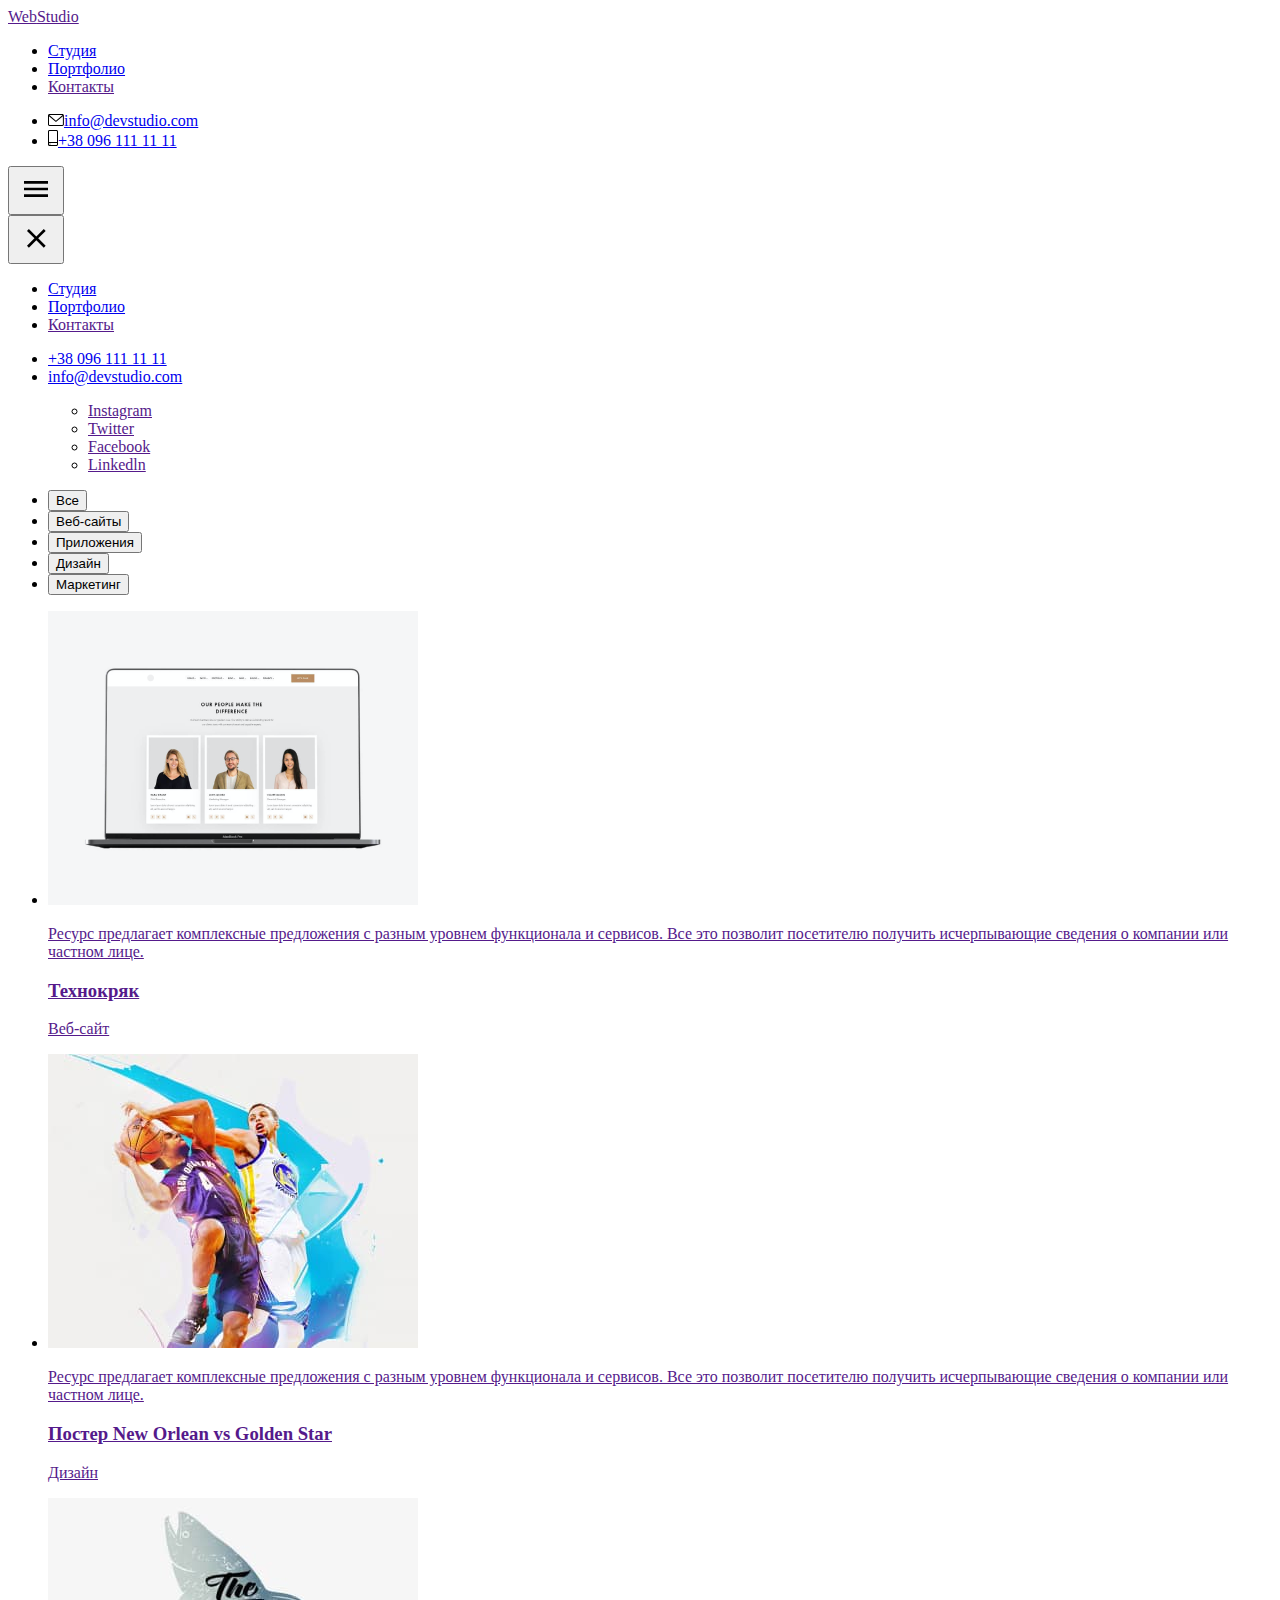
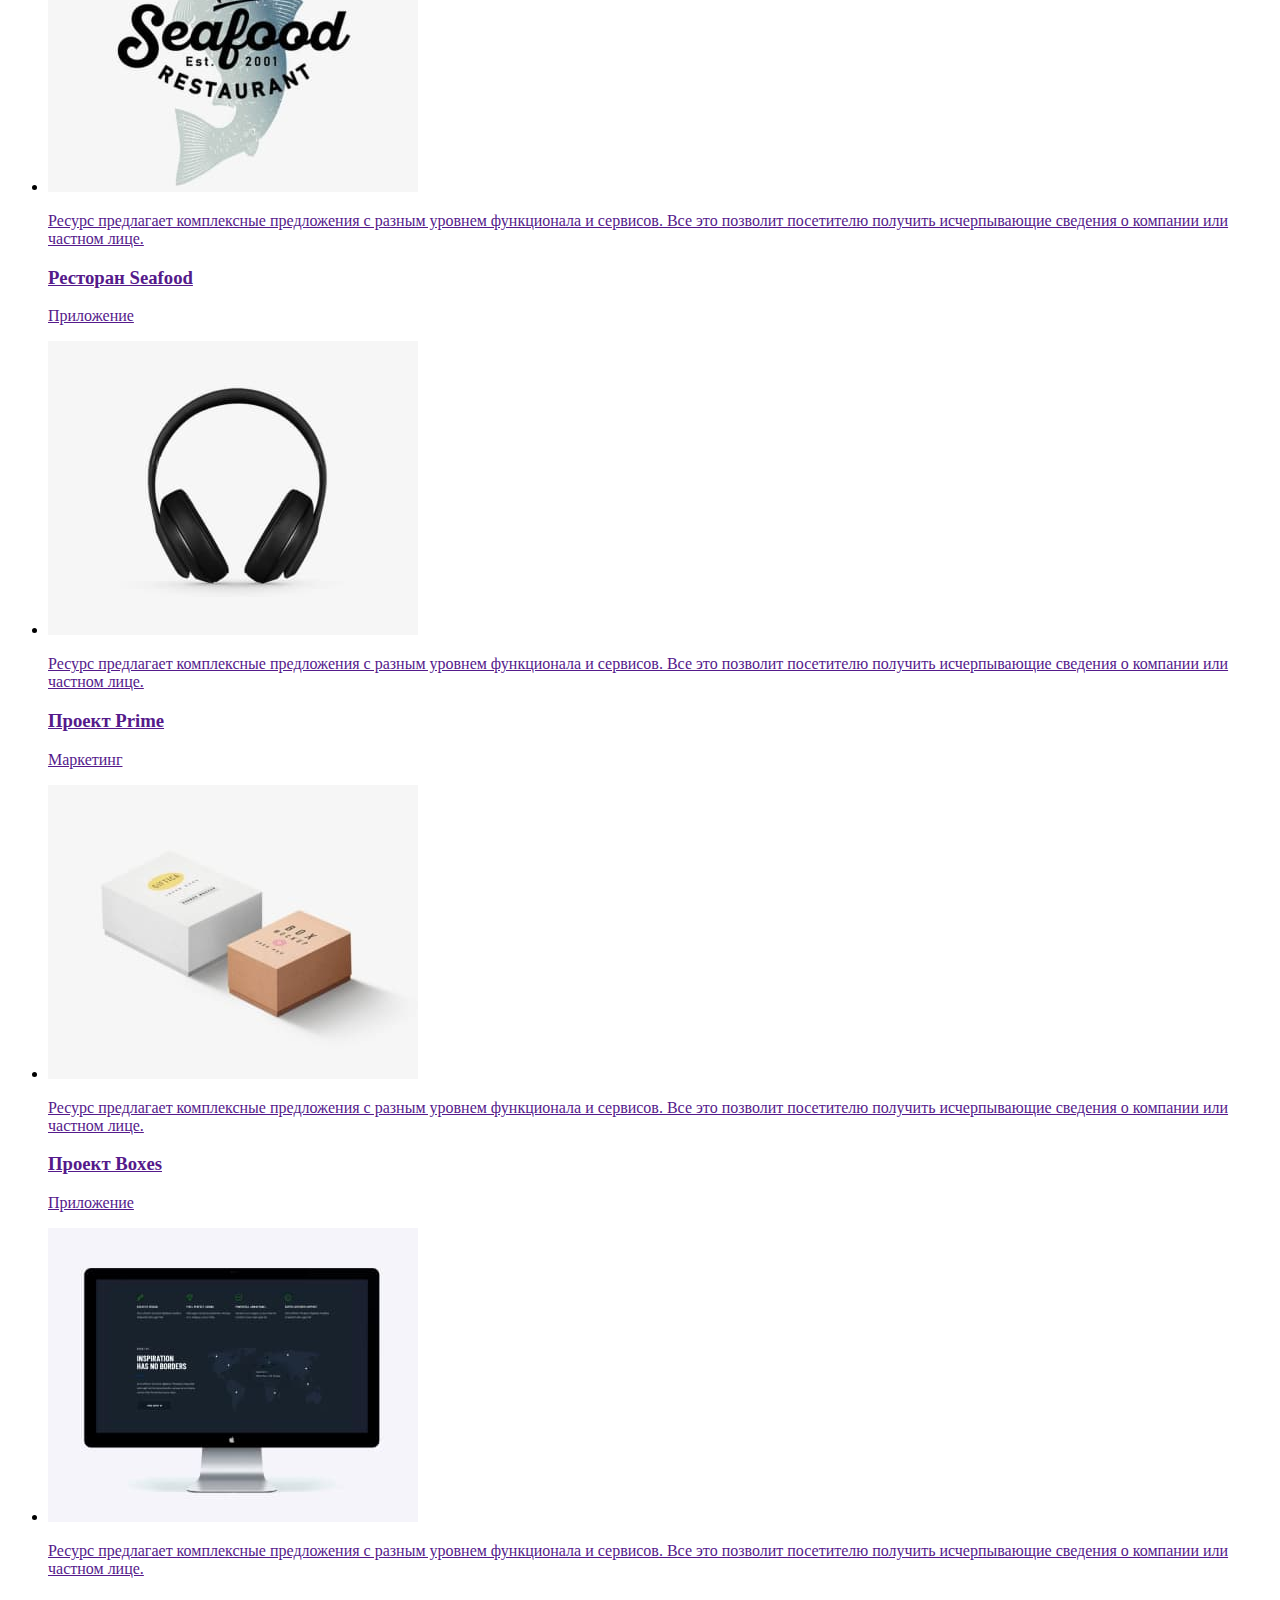
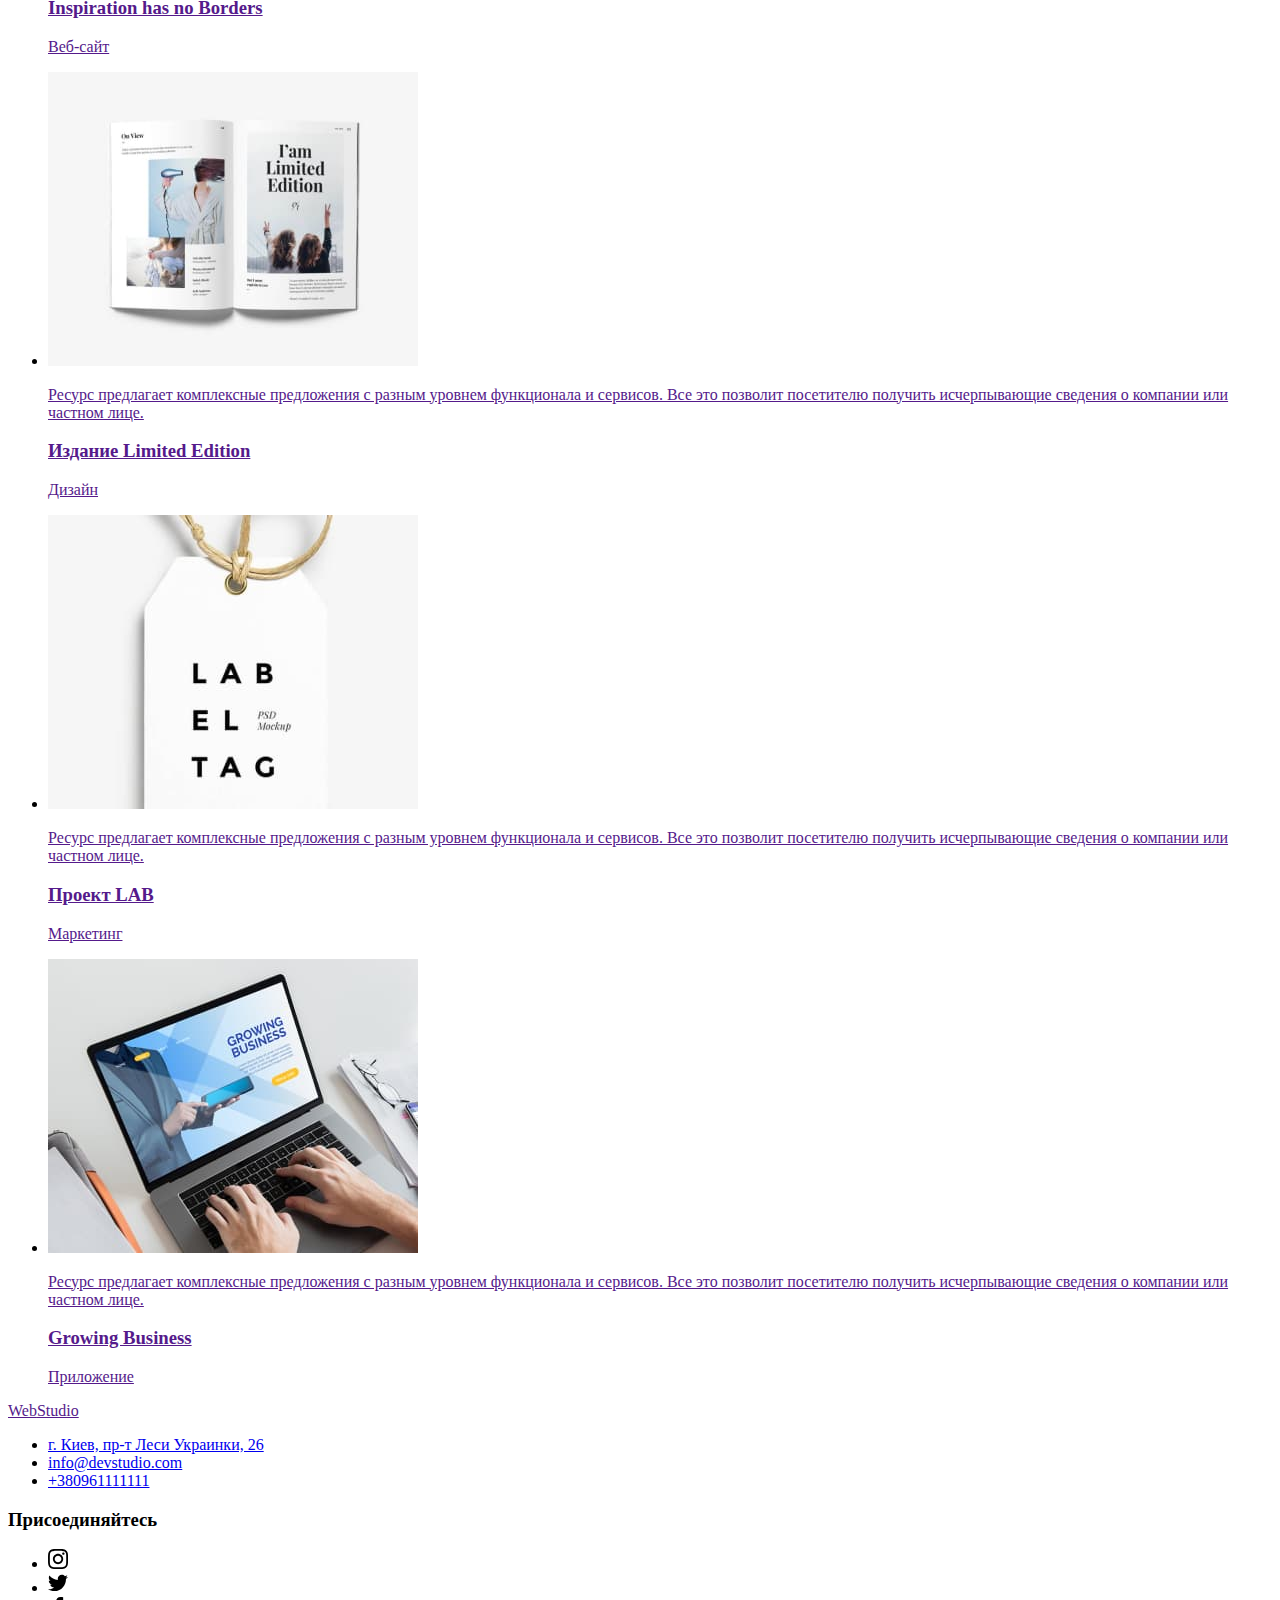
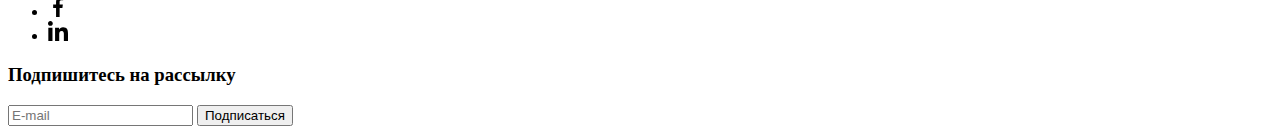
==== portfolio.html @ c4acccd0 "finished except images" ====
<!DOCTYPE html>
<html lang="ru">
<head>
    <meta charset="UTF-8">
    <meta http-equiv="X-UA-Compatible" content="IE=edge">
    <meta name="viewport" content="width=device-width, initial-scale=1.0">
    <link rel="preconnect" href="https://fonts.googleapis.com"> 
<link rel="preconnect" href="https://fonts.gstatic.com" crossorigin> 
    <title>Portfolio</title>
    <link href="https://fonts.googleapis.com/css2?family=Raleway:wght@700&family=Roboto:wght@400;500;700;900&display=swap" rel="stylesheet">
    <link rel="stylesheet" href="https://cdnjs.cloudflare.com/ajax/libs/modern-normalize/1.1.0/modern-normalize.min.css" integrity="sha512-wpPYUAdjBVSE4KJnH1VR1HeZfpl1ub8YT/NKx4PuQ5NmX2tKuGu6U/JRp5y+Y8XG2tV+wKQpNHVUX03MfMFn9Q==" crossorigin="anonymous" referrerpolicy="no-referrer" />
    <link rel="stylesheet" href="./CSS/main.min.css">
</head>
<body>
        <header class="header">
        <div class="container">
        <nav class="site-nav">
    <a href="" class="logo-header"><span class="logo">Web</span><span class="logo1">Studio</span></a>
            <ul class="nav">   
            <li class="nav__item"><a href="./index.html" class="nav__link-current">Студия</a></li>
            <li class="nav__item"><a href="./portfolio.html" class="nav__link">Портфолио</a></li>
            <li class="nav__item"><a href="" class="nav__link">Контакты</a></li>
        </ul>
        </nav>
        <ul class="contacts">
            <li class="contacts__item">
            <a href="mailto:info@devstudio.com" class="contacts__link"> 
                <svg class="contacts__icon"  width="16" height="12">
                <use href="./IMG/symbol-defs.svg#icon-envelope">
                </use>
            </svg>info@devstudio.com</a>
        </li>
            <li class="contacts__item">
                <a href="tel:+380961111111" class="contacts__link"> 
                    <svg class="contacts__icon"  width="10" height="16">
                    <use href="./IMG/symbol-defs.svg#icon-smartphone">
                    </use>
                </svg>+38 096 111 11 11</a>
            </li>
        </ul>


        <button type="button" class="mob-btn menu-open-btn">
            <svg width="40" height="40">
            
<use  href="./IMG/symbol-defs.svg#icon-menu_40px"></use>
            </svg>
        </button>
        <div class="mob-menu is-hidden">
            <div class="container">
            <button type="button" class="mob-btn menu-close-btn">
           <svg width="40" height="40">
            <use  href="./IMG/symbol-defs.svg#icon-close_40px"></use>
            </svg>
            </button>
            <ul class="mob-nav">   
            <li class="mob-nav-item"><a href="./index.html" class="mob-nav-link link">Студия</a></li>
            <li class="mob-nav-item"><a href="./portfolio.html" class="mob-nav-link link">Портфолио</a></li>
            <li class="mob-nav-item"><a href="" class="mob-nav-link link">Контакты</a></li>
        </ul>
        <ul class="mob-contacts">
            <li class="mob-contacts-item">
                <a href="tel:+380961111111" class="mob-contacts-tel link"> 
                    +38 096 111 11 11</a>
            </li>
             <li class="mob-contacts-item">
            <a href="mailto:info@devstudio.com" class="mob-contacts-mail link"> 
                info@devstudio.com</a>
        </li>
        </ul>
        <ul>
           <ul class="mob-social">
            <li class="mob-social-item"><a class="mob-social-link" href="">Instagram</a></li>
            <li class="mob-social-item"><a class="mob-social-link" href="">Twitter</a></li>
            <li class="mob-social-item"><a class="mob-social-link" href="">Facebook</a></li>
            <li class="mob-social-item"><a class="mob-social-link" href="">Linkedln</a></li>
          </ul>
        </ul>
        </div>
        </div>
    </header>
    <main>
    <section class="main-portfolio">
        <div class="container">
        <ul class="nav-portfolio">
            <li class="item"><button class="button">Все</button></li>
            <li class="item"><button class="button">Веб-сайты</button></li>
            <li class="item"><button class="button">Приложения</button></li>
            <li class="item"><button class="button">Дизайн</button></li>
            <li class="item"><button class="button">Маркетинг</button></li>
        </ul>
        <ul class="works-list">
            <li class="cards"><a href="" class="link cards-link">
                <div class="thumb-cards"><img src="./IMG/img-0.png" alt="комп">
                    <p class="overlay-portfolio">
                    Ресурс предлагает комплексные предложения с разным уровнем функционала и сервисов. Все это позволит посетителю получить исчерпывающие сведения о компании или частном лице.
                </p>
            </div>
                <div class="works-underline"><h3 class="upperphotounderline">Технокряк</h3>
            <p class="bottomphotounderline">Веб-сайт</p></div></a></li>
            <li class="cards"><a href="" class="link cards-link">
                <div class="thumb-cards"><img src="./IMG/img-10.jpg" alt="баскетбол">
                    <p class="overlay-portfolio">
                    Ресурс предлагает комплексные предложения с разным уровнем функционала и сервисов. Все это позволит посетителю получить исчерпывающие сведения о компании или частном лице.
                </p>
            </div>
                <div class="works-underline"><h3 class="upperphotounderline">Постер New Orlean vs Golden Star</h3>
            <p class="bottomphotounderline">Дизайн</p></div></a></li>
            

            <li class="cards"><a href="" class="link cards-link">
                <div class="thumb-cards"><img src="./IMG/img-11.jpg" alt="рыба">
                <p class="overlay-portfolio">
                    Ресурс предлагает комплексные предложения с разным уровнем функционала и сервисов. Все это позволит посетителю получить исчерпывающие сведения о компании или частном лице.
                </p></div>
                <div class="works-underline"><h3 class="upperphotounderline">Ресторан Seafood</h3>
            <p class="bottomphotounderline">Приложение</p></div></a></li>





            <li class="cards"><a href="" class="link cards-link">
                <div class="thumb-cards"><img src="./IMG/img-12.jpg" alt="наушники">
                <p class="overlay-portfolio">
                    Ресурс предлагает комплексные предложения с разным уровнем функционала и сервисов. Все это позволит посетителю получить исчерпывающие сведения о компании или частном лице.
                </p></div>
                <div class="works-underline"><h3 class="upperphotounderline">Проект Prime</h3>
            <p class="bottomphotounderline">Маркетинг</p></div></a></li>


            <li class="cards"><a href="" class="link cards-link">
                <div class="thumb-cards"><img src="./IMG/img-5.jpg" alt="коробки"><p class="overlay-portfolio">
                    Ресурс предлагает комплексные предложения с разным уровнем функционала и сервисов. Все это позволит посетителю получить исчерпывающие сведения о компании или частном лице.
                </p></div>
                <div class="works-underline"><h3 class="upperphotounderline">Проект Boxes</h3>
            <p class="bottomphotounderline">Приложение</p></div></a></li>


            <li class="cards"><a href="" class="link cards-link">
                <div class="thumb-cards"><img src="./IMG/img-6.jpg" alt="мак"><p class="overlay-portfolio">
                    Ресурс предлагает комплексные предложения с разным уровнем функционала и сервисов. Все это позволит посетителю получить исчерпывающие сведения о компании или частном лице.
                </p></div>
                <div class="works-underline"><h3 class="upperphotounderline">Inspiration has no Borders</h3>
            <p class="bottomphotounderline">Веб-сайт</p></div></a></li>


            <li class="cards"><a href="" class="link cards-link">
                <div class="thumb-cards"><img src="./IMG/img-7.jpg" alt="журнал"><p class="overlay-portfolio">
                    Ресурс предлагает комплексные предложения с разным уровнем функционала и сервисов. Все это позволит посетителю получить исчерпывающие сведения о компании или частном лице.
                </p></div>
                <div class="works-underline"><h3 class="upperphotounderline">Издание Limited Edition</h3>
            <p class="bottomphotounderline">Дизайн</p></div></a></li>


            <li class="cards"><a href="" class="link cards-link">
                <div class="thumb-cards"><img src="./IMG/img-8.jpg" alt="бирка"><p class="overlay-portfolio">
                    Ресурс предлагает комплексные предложения с разным уровнем функционала и сервисов. Все это позволит посетителю получить исчерпывающие сведения о компании или частном лице.
                </p></div>
                <div class="works-underline"><h3 class="upperphotounderline">Проект LAB</h3>
            <p class="bottomphotounderline">Маркетинг</p></div></a></li>


            <li class="cards"><a href="" class="link cards-link">
                <div class="thumb-cards"><img src="./IMG/img-9.jpg" alt="макпро"><p class="overlay-portfolio">
                    Ресурс предлагает комплексные предложения с разным уровнем функционала и сервисов. Все это позволит посетителю получить исчерпывающие сведения о компании или частном лице.
                </p></div>
                <div class="works-underline"><h3 class="upperphotounderline">Growing Business</h3>
            <p class="bottomphotounderline">Приложение</p></div></a></li>
        </ul>
        </div>
    </section>
    </main>

      <footer class="footer">
        <div class="container">
            <div class="container-tab">
            <div class="container-mob">
            <div class="adress">
    <a href="" class="footer-logo"><span class="logo">Web</span><span class="logo2">Studio</span></a>
            <ul class="footercontacts">
                <li class="footercontacts__item"><a href="https://g.page/stamp-capital?share" target="_blank" class="footercontacts__connect footercontacts--streetadres">г. Киев, пр-т Леси Украинки, 26</a></li>
                <li class="footercontacts__item"><a href="mailto:info@devstudio.com" class="footercontacts__connect">info@devstudio.com</a></li>
                <li class="footercontacts__item"><a href="tel:+380961111111" class="footercontacts__connect">+380961111111</a></li>
            </ul>
        </div>
        <div class="footer-join">
        <h3 class="footer-title">Присоединяйтесь</h3>
        <ul class="soc">
            <li class="soc__footer"><a href="" class="soc__link link">
                <svg class="soc__icons" width="20" height="20">
                <use href="./IMG/symbol-defs.svg#icon-instagram"></use>
                </svg>
            </a></li>
            <li class="soc__footer"><a href="" class="soc__link link">
                <svg class="soc__icons" width="20" height="20">
                <use href="./IMG/symbol-defs.svg#icon-twitter"></use>
                </svg></a></li>
            <li class="soc__footer"><a href="" class="soc__link link">
                <svg class="soc__icons" width="20" height="20">
                <use href="./IMG/symbol-defs.svg#icon-facebook"></use>
                </svg></a></li>
            <li class="soc__footer"><a href="" class="soc__link link">
                <svg class="soc__icons" width="20" height="20">
                <use href="./IMG/symbol-defs.svg#icon-linkedin"></use>
                </svg></a>
            </li>
        </ul>
        </div>
        </div>
            <div class="footer-submit">
                <h3 class="footer-title">Подпишитесь на рассылку</h3>
                <form class="footer-form">
            <label for="email"></label>
            <input type="email" name="user-email" class="footer-submit__email" id="email" placeholder="E-mail">
            <button type="submit" class="footer-submit__button">Подписаться</button>
        
           </form>
        </div>
        </div>

        </div>
        </div>


    </footer>
  <script src="./js/menu1.js"></script>
</body>
</html>
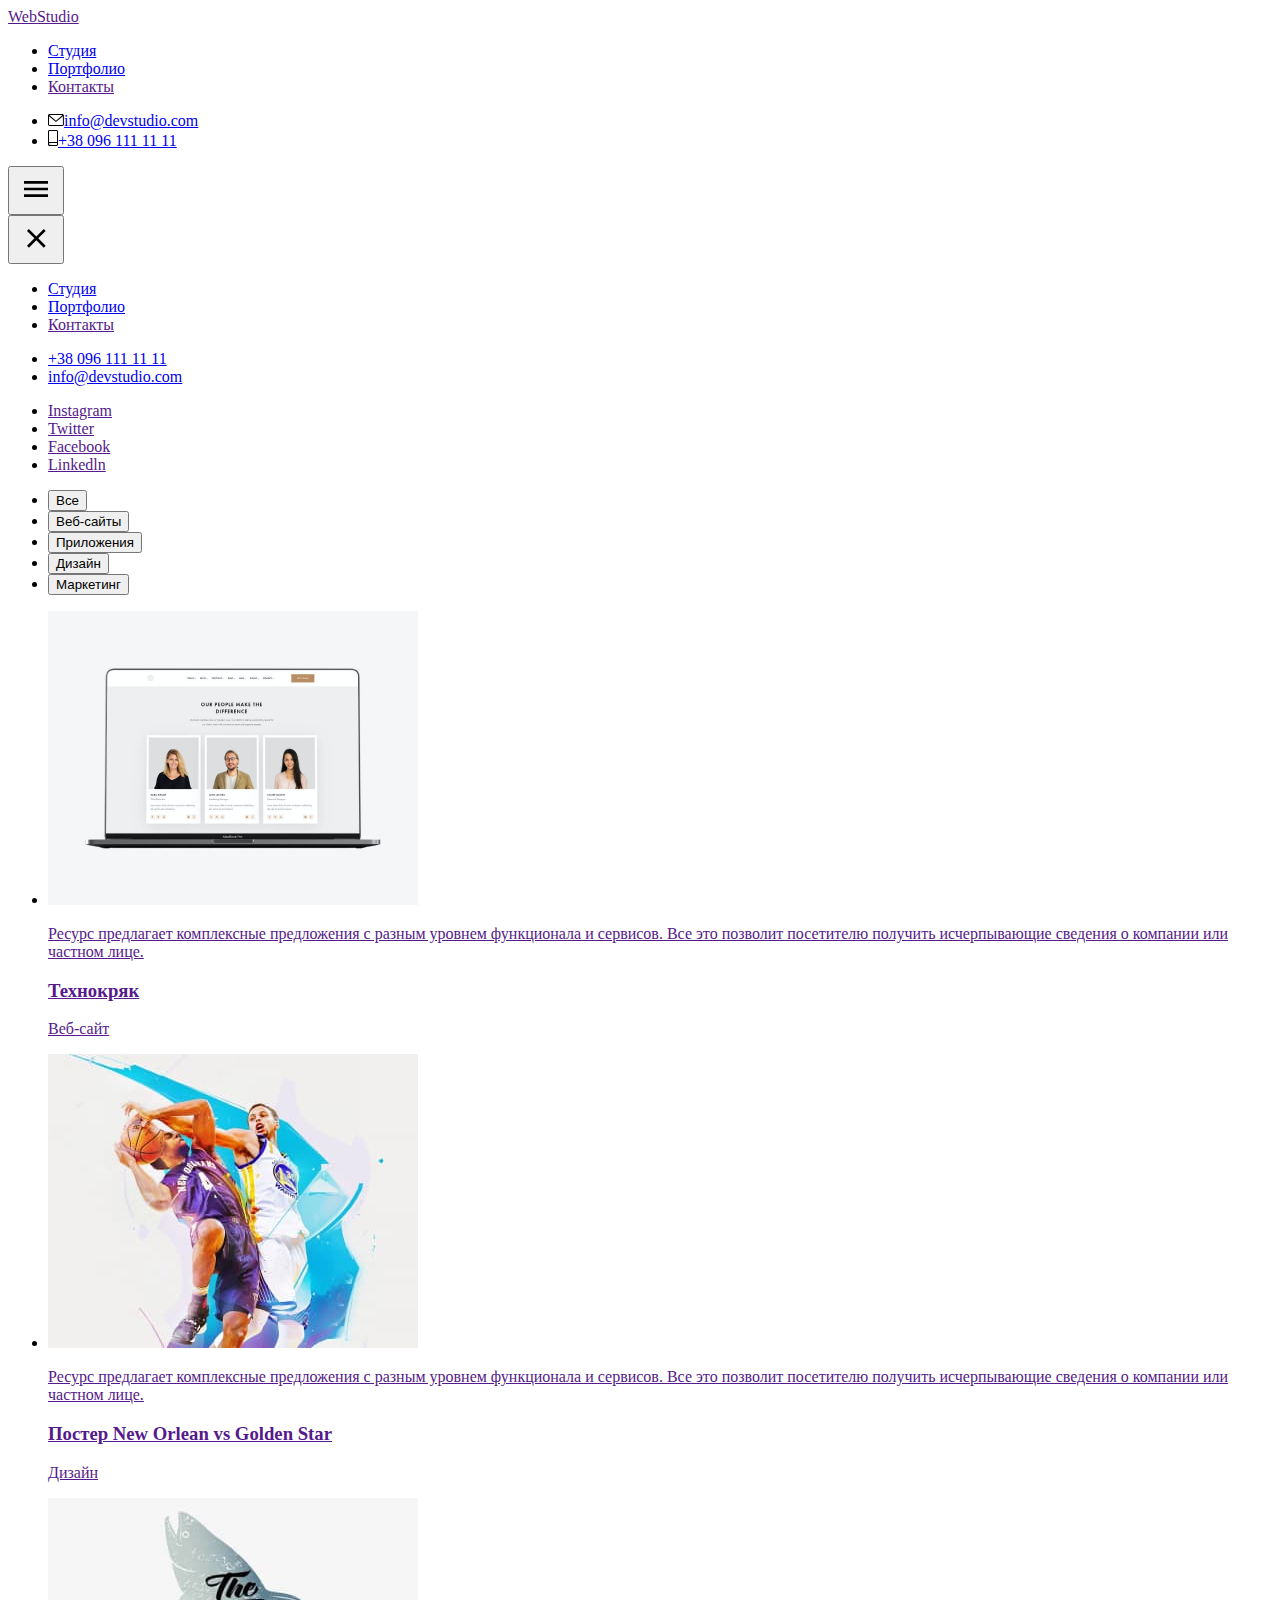
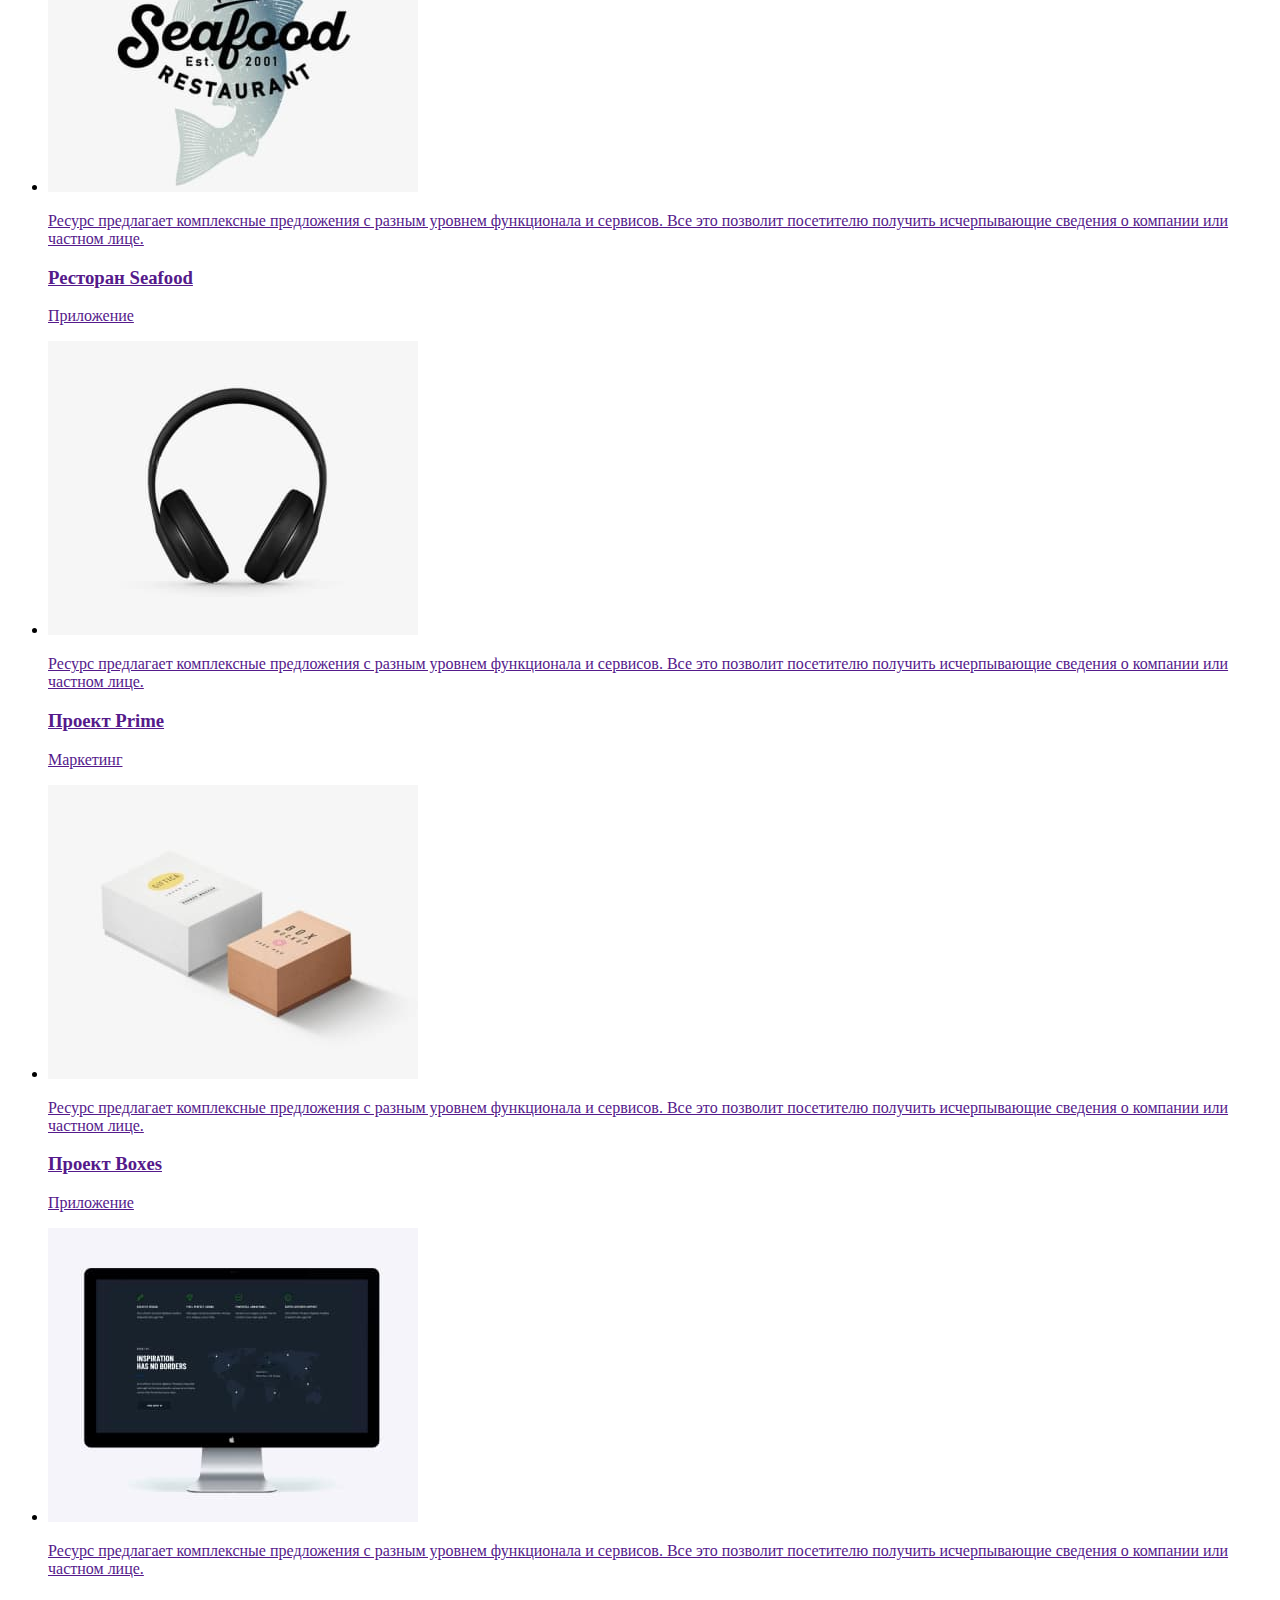
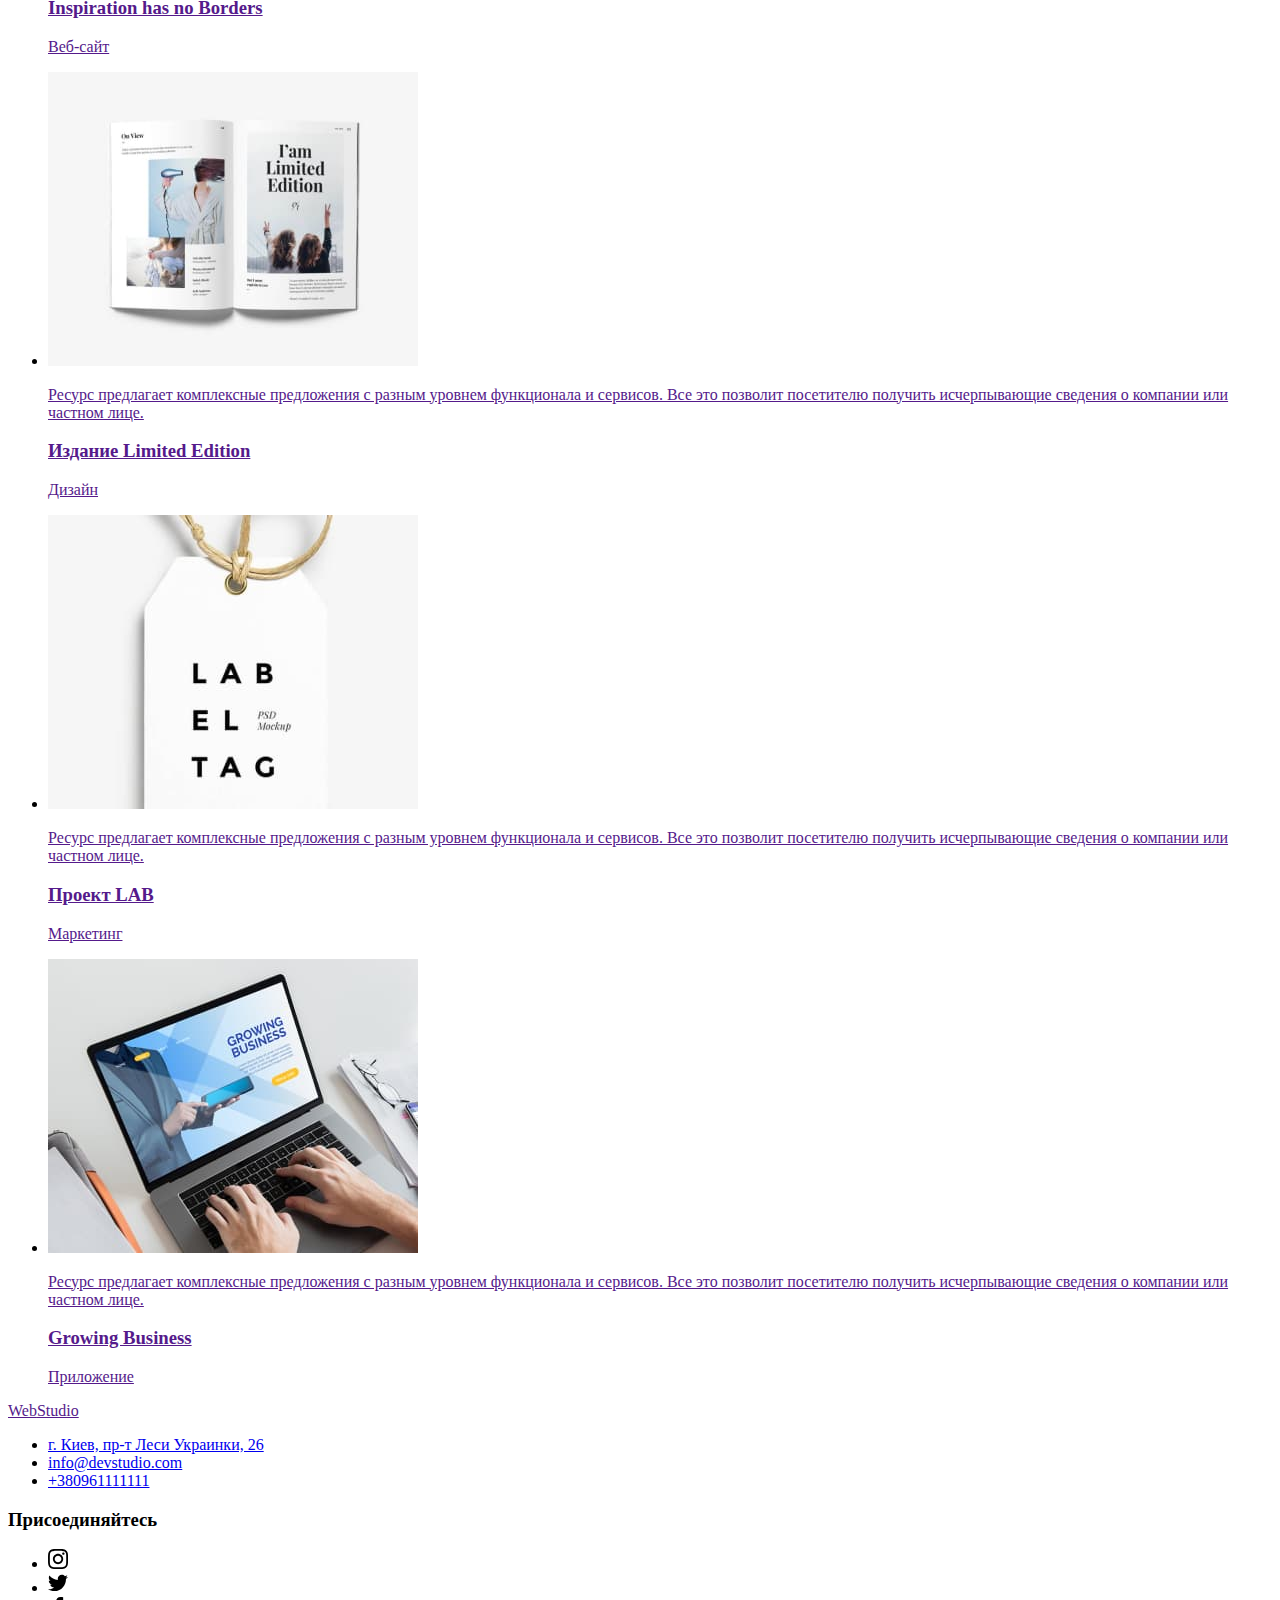
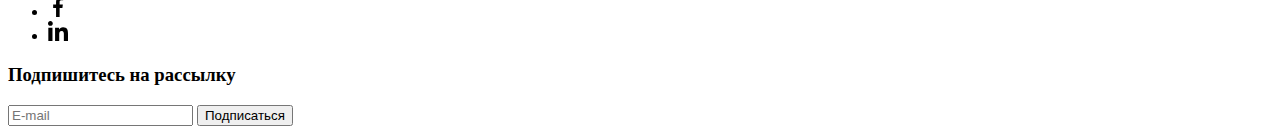
==== commit 6227b09f: "checked validator" ====
--- a/portfolio.html
+++ b/portfolio.html
@@ -68,16 +68,18 @@
                 info@devstudio.com</a>
         </li>
         </ul>
-        <ul>
+      
            <ul class="mob-social">
             <li class="mob-social-item"><a class="mob-social-link" href="">Instagram</a></li>
             <li class="mob-social-item"><a class="mob-social-link" href="">Twitter</a></li>
             <li class="mob-social-item"><a class="mob-social-link" href="">Facebook</a></li>
             <li class="mob-social-item"><a class="mob-social-link" href="">Linkedln</a></li>
           </ul>
-        </ul>
-        </div>
-        </div>
+       
+        </div>
+        </div>
+        </div>
+
     </header>
     <main>
     <section class="main-portfolio">
@@ -220,7 +222,7 @@
         </div>
 
         </div>
-        </div>
+    
 
 
     </footer>
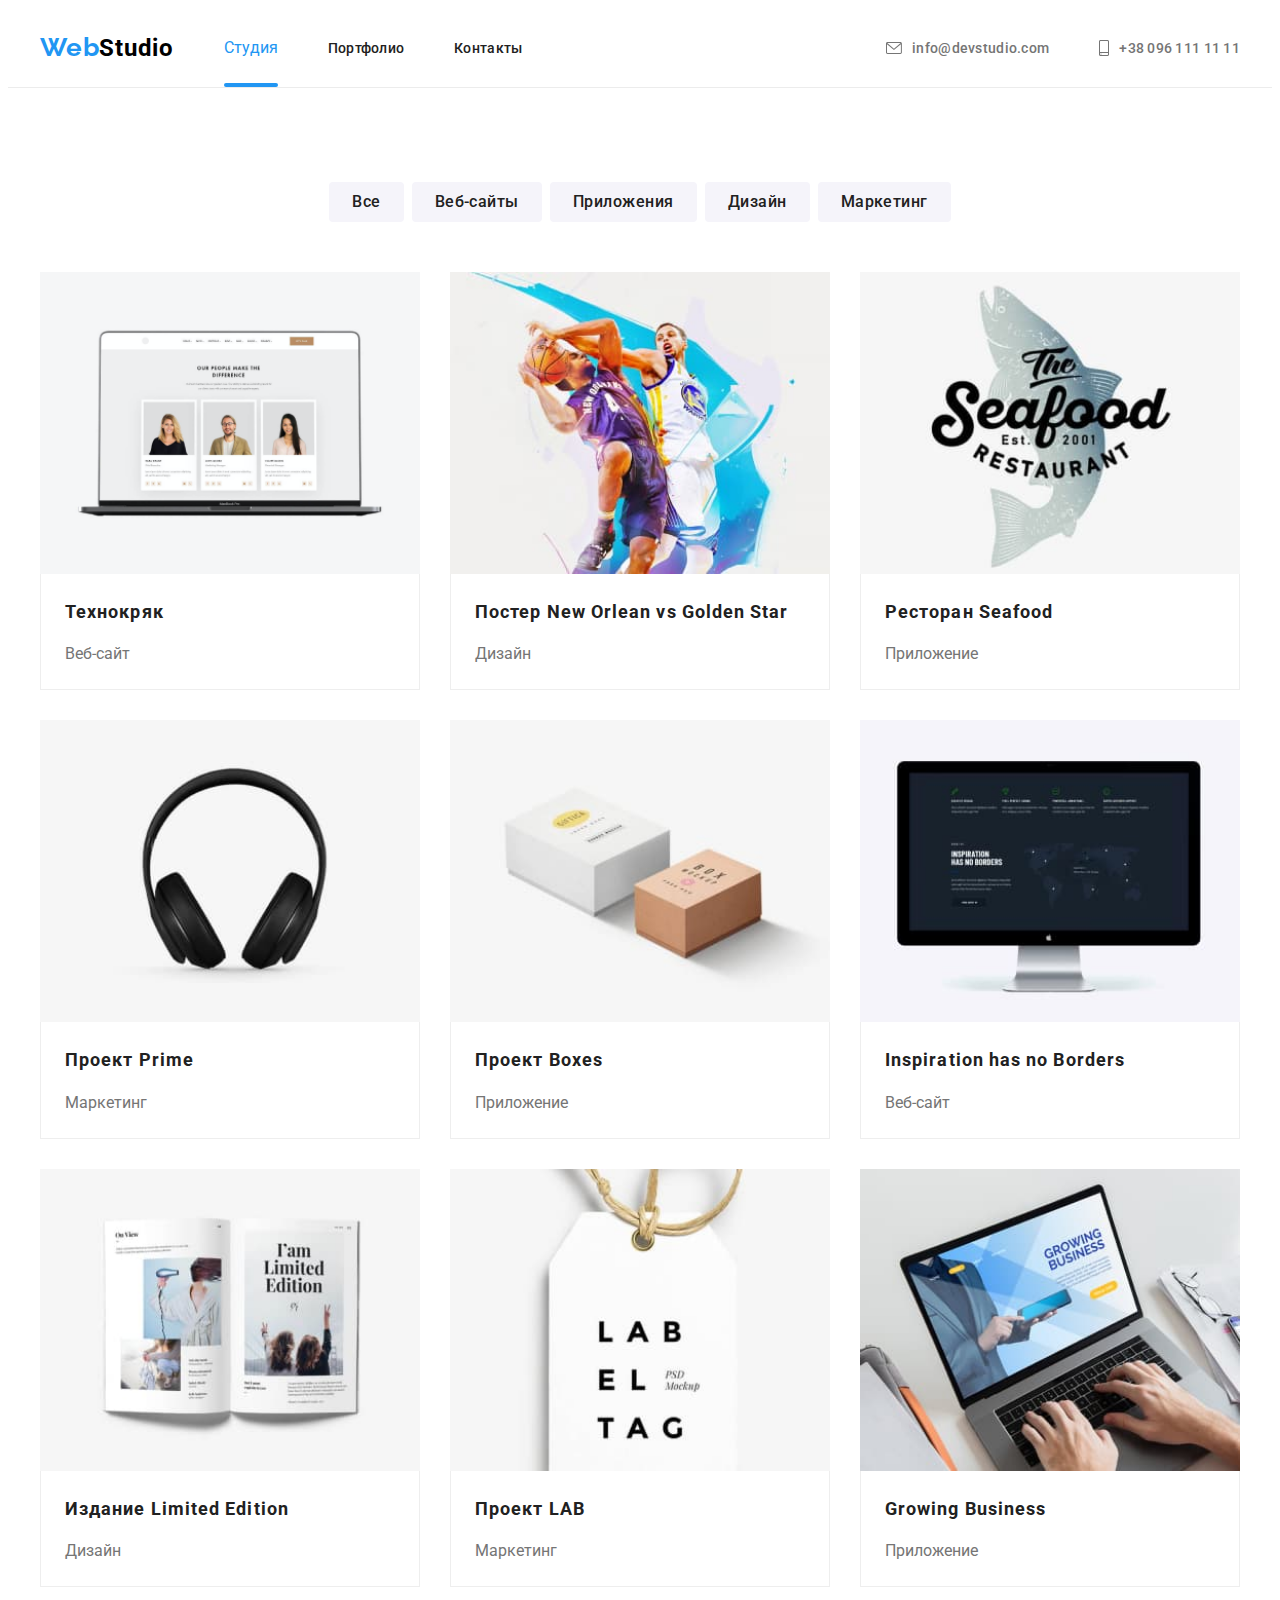
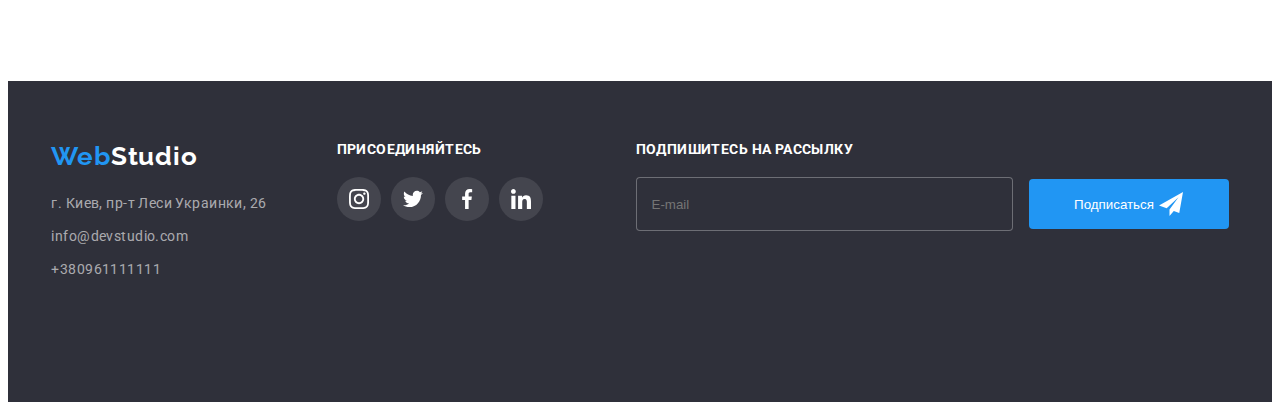
==== commit e673f514: "up" ====
--- a/portfolio.html
+++ b/portfolio.html
@@ -9,7 +9,7 @@
     <title>Portfolio</title>
     <link href="https://fonts.googleapis.com/css2?family=Raleway:wght@700&family=Roboto:wght@400;500;700;900&display=swap" rel="stylesheet">
     <link rel="stylesheet" href="https://cdnjs.cloudflare.com/ajax/libs/modern-normalize/1.1.0/modern-normalize.min.css" integrity="sha512-wpPYUAdjBVSE4KJnH1VR1HeZfpl1ub8YT/NKx4PuQ5NmX2tKuGu6U/JRp5y+Y8XG2tV+wKQpNHVUX03MfMFn9Q==" crossorigin="anonymous" referrerpolicy="no-referrer" />
-    <link rel="stylesheet" href="./CSS/main.min.css">
+    <link rel="stylesheet" href="./css/main.min.css">
 </head>
 <body>
         <header class="header">
@@ -226,6 +226,6 @@
 
 
     </footer>
-  <script src="./js/menu1.js"></script>
+  <script src="./js/menu.js"></script>
 </body>
 </html>--- a/css/main.min.css
+++ b/css/main.min.css
@@ -0,0 +1 @@
+:root{--paragraphtextcolor: #757575;--titletextcolor: #212121;--accent: #2196F3;--cardsbcg: #FFFFFF;--teambcg: #F5F4FA;--headerbgc: #FFFFFF;--herobcg: #2F303A;--solutionsbcg: #FFFFFF;--worksbcg: #FFFFFF;--footerbcg: #2F303A;--timingfunction: cubic-bezier(0.4, 0, 0.2, 1)}p,h1,h2,h3,h4,h5,h6{margin:0}ul,ol{margin:0;padding-left:0}button{cursor:pointer}img{display:block;max-width:100%;height:auto;width:100%}body{font-family:"Roboto",sans-serif;color:#757575;background-color:#fff}ul{padding:0px;margin:0px;list-style:none}h2{margin-top:0px}h3{margin-top:0px;margin-bottom:9.4px}.container{width:100%;margin:0 auto;padding-left:15px;padding-right:15px}@media screen and (max-width: 480px){.container{width:480px}}@media screen and (max-width: 1200px){.container{width:1200px}}@media screen and (min-width: 480px){.container{width:480px}}@media screen and (min-width: 768px){.container{width:768px}}@media screen and (min-width: 1200px){.container{width:1200px}}.backdrop{position:fixed;width:1600x;top:0;left:0;right:0;bottom:0;background-color:rgba(0,0,0,.2);transition:opacity 250ms,visibility 250ms}.is-hidden{visibility:hidden;opacity:0;pointer-events:none}.modal{position:absolute;top:50%;left:50%;transform:translate(-50%, -50%);width:528px;min-height:581px;padding:40px;background-color:#fff;opacity:1;border-radius:4px;box-shadow:0px 1px 3px rgba(0,0,0,.12),0px 1px 1px rgba(0,0,0,.14),0px 2px 1px rgba(0,0,0,.2)}.input-field{position:relative}.input-icon{position:absolute;left:12px;top:50%;transform:translateY(-50%);transition:fill 250ms var(--timingfunction)}.modal-input:focus+.input-icon{fill:var(--accent)}.modal-input:hover+.input-icon{fill:var(--accent)}.button-modal-close{position:absolute;margin:0;padding:0;top:8px;right:8px;width:30px;height:30px;display:flex;align-items:center;justify-content:center;padding:0;background-color:#fff;border:1px solid rgba(0,0,0,.1);border-radius:50%}.button-modal-close:hover,.button-modal-close:focus{fill:#2196f3}.button-close-icon{height:18px;width:18px}.modal-title{text-align:center;font-weight:700;font-size:20px;line-height:1.15;text-align:center;color:#212121;margin-bottom:12px}.userdata{display:flex;flex-direction:column}.modal-input{width:100%;height:40px;border:1px solid rgba(33,33,33,.2);border-radius:4px;padding-left:35px;outline:none;transition:border-color 250ms var(--timingfunction)}.modal-input:hover,.modal-input:focus{border-color:var(--accent)}.modal-label{font-size:12px;line-height:1.166;letter-spacing:.01em;margin-bottom:4px;color:#757575}.modal-field{display:flex;flex-direction:column;margin-bottom:10px}.modal-field.comment{margin-bottom:20px}.modal-comments{width:448px;height:120px;border:1px solid rgba(33,33,33,.2);border-radius:4px;resize:none;padding:12px 16px;outline:none;transition:border-color 250ms var(--timingfunction)}.modal-comments:hover,.modal-comments:focus{border-color:var(--accent)}.checkbox-field{display:flex;margin:auto;margin-bottom:30px}.policy-text{display:flex;font-weight:400;font-size:14px;line-height:1.71;letter-spacing:.03em;margin-right:8px;align-items:center;color:#757575}.policy-text::before{content:"";width:16px;height:15px;border:2px solid #212121;border-radius:3px;margin-right:8px}.policy-terms{font-weight:400;font-size:14px;line-height:1.71;letter-spacing:.03em;text-decoration-line:underline;color:#2196f3}.checkbox:checked+.policy-text::before{background-color:var(--accent);background-image:url(../IMG/checkbox.svg);background-repeat:no-repeat;background-position:center;border:none}.visually-hidden{position:absolute;white-space:nowrap;width:1px;height:1px;overflow:hidden;border:0;padding:0;clip:rect(0 0 0 0);clip-path:inset(50%);margin:-1px}.modal-button{width:200px;height:50px;margin:auto;padding:10px 56px;font-weight:700;font-size:16px;line-height:1.88px;letter-spacing:.06em;border:rgba(0,0,0,0);box-shadow:0px 4px 4px rgba(0,0,0,.15);border-radius:4px;color:#fff;background-color:var(--accent);box-shadow:0px 1px 3px rgba(0,0,0,.12),0px 1px 1px rgba(0,0,0,.14),0px 2px 1px rgba(0,0,0,.2)}.header{border-bottom:1px solid #ececec;background-color:var(--headerbgc)}.header>.container{display:flex}.site-nav{display:flex;align-items:center}.logo{font-family:"Raleway";font-weight:700;font-size:24px;line-height:1.16;letter-spacing:.03em;color:var(--accent)}@media screen and (min-width: 1200px){.logo{font-family:"Raleway";font-weight:700;font-size:26px;line-height:1.19;letter-spacing:.03em}}.logo1{color:#000}.logo-header{font-weight:700;font-size:24px;line-height:1.16;text-align:center;letter-spacing:.03em;text-decoration:none;margin-right:50px}.nav{display:flex;align-items:center}@media screen and (max-width: 780px){.nav{display:none}}.nav__link{padding-top:30px;padding-bottom:30px;display:inline-block;font-weight:500;font-size:14px;line-height:16px;letter-spacing:.02em;text-decoration:none;color:#212121;cursor:pointer;transition:color 250ms var(--timingfunction)}.nav__link:hover,.nav__link:focus{color:var(--accent)}.nav__link-current{padding-top:30px;padding-bottom:30px;display:inline-block;color:var(--accent);text-decoration:none;transition:color 250ms var(--timingfunction)}.nav__link-current::after{content:"";display:block;position:absolute;bottom:0px;width:100%;height:4px;border-radius:2px;opacity:1;background-color:#2196f3;transition:opacity 2000ms var(--timingfunction)}.nav__item{position:relative;padding:0px}.nav__item+.nav__item{margin-left:50px}.link{text-decoration:none}.contacts{align-items:center;margin-left:auto;padding-top:21px;padding-bottom:21px}@media screen and (max-width: 768px){.contacts{display:none}}@media screen and (min-width: 1200px){.contacts{display:inline-flex}}.contacts__item{margin-bottom:10px}.contacts__item:last-child{margin-bottom:0px}@media screen and (min-width: 1200px){.contacts__item{display:inline-flex;align-items:center;margin-left:50px;margin-bottom:0px}}.contacts__icon{margin-right:10px;fill:currentColor}.contacts__link{display:flex;align-items:center;text-decoration:none;font-weight:500;font-size:14px;line-height:16px;letter-spacing:.02em;color:#757575;transition:color 250ms var(--timingfunction)}.contacts__link:hover,.contacts__link:focus{color:var(--accent)}.mob-menu{position:fixed;background-color:#fff;z-index:1;top:0px;left:0;width:100vw;height:100vh;padding-top:48px;padding-bottom:48px;padding:0;margin:0 auto}.mob-btn{display:block;margin-left:auto;background-color:rgba(0,0,0,0);border:none;margin-top:10px;margin-right:15px;margin-bottom:10px}.mob-btn:hover,.mob-btn:focus{fill:var(--accent)}@media screen and (min-width: 768px){.menu-open-btn{display:none}}.mob-nav{margin-left:40px}.mob-nav-item{margin-bottom:32px}.mob-nav-item:last-child{margin-bottom:306px}.mob-nav-link{font-weight:500;font-size:40px;line-height:47px;letter-spacing:.02em;color:#212121;transition:color 250ms var(--timingfunction)}.mob-nav-link:hover,.mob-nav-link:focus{color:var(--accent)}.mob-contacts{margin-left:40px}.mob-contacts-item{margin-bottom:32px}.mob-contacts-item:last-child{margin-bottom:64px}.mob-contacts-tel{font-weight:500;font-size:34px;line-height:1.17;letter-spacing:.02em;color:#2196f3}.mob-contacts-mail{font-weight:500;font-size:24px;line-height:28px;letter-spacing:.02em;color:#757575}.mob-social{display:inline-flex;margin-left:40px;margin-top:20px}.mob-social-item{padding-right:10px;border-right:1px solid rgba(33,33,33,.2);margin-left:10px}.mob-social-item:last-child{border:none}.mob-social-item:first-child{margin:0}.mob-social-link{font-weight:500;font-size:18px;line-height:1.22;letter-spacing:.02em;color:#2196f3}.hero{padding-top:200px;padding-bottom:200px;text-align:center}.hero .conteiner{display:flex;width:100%;padding:0}@media screen and (min-width: 768px){.hero .conteiner{width:768px;padding-left:15px;padding-right:15px}}@media screen and (min-width: 1200px){.hero .conteiner{width:1200px}}.hero-title{max-width:696px;margin:auto;margin-bottom:30px;line-height:1.36;font-weight:900;font-size:44px;letter-spacing:.06em;text-transform:uppercase;text-align:center;color:#fff}.hero .button{min-width:200px;padding:10px 32px;border:0px solid rgba(0,0,0,0);text-align:center}.button{font-weight:700;font-size:16px;line-height:1.88;text-align:center;letter-spacing:.06em;font-family:inherit;color:#fff;background-color:var(--accent);border-radius:4px;cursor:pointer}.background{background:var(--herobcg);background-image:linear-gradient(to right, rgba(47, 48, 58, 0.4), rgba(47, 48, 58, 0.4)),url(../IMG/hero-mob.jpg);background-size:cover;background-repeat:no-repeat;background-position:center;margin-left:auto;margin-right:auto;max-width:1600px}@media(min-device-pixel-ratio: 2),(min-resolution: 192dpi),(min-resolution: 2dppx){.background{background-image:linear-gradient(to right, rgba(47, 48, 58, 0.4), rgba(47, 48, 58, 0.4)),url(../img/hero-mob-2x.jpg)}}@media screen and (min-width: 768px){.background{padding:280px 70px 234px;background-image:linear-gradient(to right, rgba(47, 48, 58, 0.4), rgba(47, 48, 58, 0.4)),url(../img/hero-tab.jpg)}}@media screen and (min-width: 768px)and (min-device-pixel-ratio: 2),screen and (min-width: 768px)and (min-resolution: 192dpi),screen and (min-width: 768px)and (min-resolution: 2dppx){.background{background-image:linear-gradient(to right, rgba(47, 48, 58, 0.4), rgba(47, 48, 58, 0.4)),url(../img/hero-tab-2x.jpg)}}@media screen and (min-width: 1200px){.background{padding:272px 96px 206px 96px;background-image:linear-gradient(to right, rgba(47, 48, 58, 0.4), rgba(47, 48, 58, 0.4)),url(../img/hero.jpg)}}@media screen and (min-width: 1200px)and (min-device-pixel-ratio: 2),screen and (min-width: 1200px)and (min-resolution: 192dpi),screen and (min-width: 1200px)and (min-resolution: 2dppx){.background{background-image:linear-gradient(to right, rgba(47, 48, 58, 0.4), rgba(47, 48, 58, 0.4)),url(../img/hero-bg-2x.jpg)}}.section-solutions{padding-top:60px;padding-bottom:60px;background-color:var(--solutionsbcg)}@media screen and (min-width: 1200px){.section-solutions{padding-top:94px;padding-bottom:94px}}.solutionspar{display:flex;flex-wrap:wrap;gap:30px}.solutionspar .item{display:block;max-width:100%;height:auto;width:100%}@media screen and (min-width: 768px){.solutionspar .item{width:calc((100% - 30px)/2)}}@media screen and (min-width: 1200px){.solutionspar .item{width:calc((100% - 90px)/4)}}.solutionspar .item::before{display:block;min-height:120px;content:"";height:40px;margin-bottom:30px;background-color:#f5f4fa}.icon-antenna::before{background-repeat:no-repeat;background-position:center;background-image:url(../IMG/antenna.svg)}.icon-clock::before{background-repeat:no-repeat;background-position:center;background-image:url(../IMG/clock.svg)}.icon-diagramma::before{background-repeat:no-repeat;background-position:center;background-image:url(../IMG/vector.svg)}.icon-austronaut::before{background-repeat:no-repeat;background-position:center;background-image:url(../IMG/astronaut.svg)}.solutions-title{color:var(--titletextcolor);font-weight:700;font-size:14px;line-height:1.14;letter-spacing:.03em;text-transform:uppercase}@media screen and (max-width: 480px){.solutions-title{text-align:center}}.solutions-text{font-weight:400;font-size:14px;line-height:1.71;color:var(--paragraphtextcolor)}.section-title{margin-bottom:50px;color:var(--titletextcolor);text-align:center;font-weight:700;font-size:36px;line-height:1.16;text-align:center;letter-spacing:.03em;color:var(--titletextcolor)}.whatwedo{display:flex}.section-whatwedo{padding-bottom:94px}@media screen and (max-width: 1200px){.section-whatwedo{display:none}}.whatwedo .item{display:block}.whatwedo .item+.item{margin-left:30px}.thumb-whatwedo{position:relative}.photo-sign{display:flex;position:absolute;padding:0;margin:0;bottom:0;left:0;width:100%;height:70px;background:rgba(47,48,58,.8);font-weight:700;font-size:14px;line-height:1.14;letter-spacing:.03em;text-transform:uppercase;align-items:center;justify-content:center;color:#fff}.team{padding-top:60px;padding-bottom:60px;background-color:var(--teambcg)}@media screen and (min-width: 1200px){.team{padding-top:94px;padding-bottom:94px}}.team-list{display:flex;flex-wrap:wrap;gap:30px}.team-list .cards{display:block;max-width:100%;height:auto;width:100%;background-color:#fff;box-shadow:0px 1px 3px rgba(0,0,0,.12),0px 1px 1px rgba(0,0,0,.14),0px 2px 1px rgba(0,0,0,.2);border-radius:0px 0px 4px 4px}@media screen and (min-width: 768px){.team-list .cards{width:calc((100% - 30px)/2)}}@media screen and (min-width: 1200px){.team-list .cards{width:calc((100% - 90px)/4)}}.team-underline{padding-top:30px;padding-bottom:30px}.team .upperphotounderline{text-align:center;font-weight:500;font-size:16px;line-height:1.19;color:var(--titletextcolor)}.team .bottomphotounderline{text-align:center;font-size:16px;line-height:1.19;margin-bottom:16px;color:var(--paragraphtextcolor)}.social-info{display:flex;justify-content:center}.social{width:44px;height:44px;margin-right:10px}.social .item:last-child{margin-right:0px}.social-link{display:flex;width:100%;height:100%;border-radius:50%;align-items:center;justify-content:center;fill:#afb1b8;transition:fill 250ms var(--timingfunction),background-color 250ms var(--timingfunction)}.social-link:hover,.social-link:focus{background-color:var(--accent);fill:#fff}.clients{padding-top:60px;padding-bottom:60px}@media screen and (min-width: 1200px){.clients{padding-top:94px;padding-bottom:94px}}.clients-info{display:flex;flex-wrap:wrap;gap:30px}.clients-logo{display:block;max-width:100%;height:auto;width:100%;margin-right:0 auto}@media screen and (min-width: 480px){.clients-logo{width:calc((100% - 30px)/2)}}@media screen and (min-width: 768px){.clients-logo{width:calc((100% - 60px)/3)}}@media screen and (min-width: 1200px){.clients-logo{width:calc((100% - 150px)/6)}}.clients-link{display:flex;align-items:center;height:92px;justify-content:center;border:1px solid #afb1b8;border-radius:4px;transition:border-color 250ms var(--timingfunction)}.clients-link:hover,.clients-link:focus{border-color:var(--accent)}.clients-icons{fill:#afb1b8;transition:fill 250ms var(--timingfunction)}.clients-link:hover .clients-icons,.clients-link:focus .clients-icons{fill:var(--accent)}.nav-portfolio .button{background-color:#f5f4fa;font-weight:500;font-size:16px;line-height:1.62;text-align:center;letter-spacing:.03em;padding:6px 22px;border:1px solid rgba(0,0,0,0);transition:background-color 250ms var(--timingfunction),box-shadow 250ms var(--timingfunction);color:#212121}.nav-portfolio button:hover,.nav-portfolio button:focus{box-shadow:0px 3px 1px rgba(0,0,0,.1),0px 1px 2px rgba(0,0,0,.08),0px 2px 2px rgba(0,0,0,.12);border-radius:4px;color:#fff;background-color:var(--accent)}.main-portfolio{background-color:var(--worksbcg);padding-top:94px;padding-bottom:94px}.nav-portfolio{justify-content:center;margin-bottom:50px;display:flex;background-color:#fff;gap:8px}@media screen and (max-width: 768px){.nav-portfolio{display:flex;flex-wrap:wrap;justify-content:flex-start;display:inline-flex}}.nav .item{position:relative}.thumb-cards{position:relative;overflow:hidden}.overlay-portfolio{position:absolute;top:0;width:100%;height:100%;padding:63px 24px;font-family:"Roboto";font-style:normal;font-weight:400;font-size:18px;line-height:1.56;letter-spacing:.03em;background-color:rgba(33,150,243,.9);color:#fff;transform:translateY(101%);transition:transform 250ms var(--timingfunction)}.cards-link:hover .overlay-portfolio{transform:translate(0)}.overlay-portfolio:hover{transform:translateY(0)}.works{padding-bottom:60px}@media screen and (min-width: 1200px){.works{padding-bottom:94px}}.works-list{display:flex;flex-wrap:wrap;gap:30px}.works-list .cards{display:block;width:100%;height:auto;width:100%}@media screen and (min-width: 768px){.works-list .cards{width:calc((100% - 30px)/2)}}@media screen and (min-width: 1200px){.works-list .cards{width:calc((100% - 60px)/3)}}.cards-link{display:block;cursor:pointer;transition:box-shadow;transition-duration:2500ms;transition-timing-function:cubic-bezier(0.23, 1, 0.32, 1)}.cards-link:hover,.cards-link:focus{box-shadow:0px 4px 4px 0px rgba(0,0,0,.25)}.works-underline{padding:20px 24px;border-bottom:1px solid #eee;border-right:1px solid #eee;border-left:1px solid #eee}.works-list .upperphotounderline{font-weight:700;font-size:18px;line-height:2;letter-spacing:.06em;color:var(--titletextcolor)}.works-list .bottomphotounderline{font-size:16px;line-height:1.88;color:var(--paragraphtextcolor)}.footer{padding-top:60px;padding-bottom:60px;padding-left:0;padding-right:0;background-color:var(--footerbcg)}.footer-logo{font-weight:700;font-size:24px;line-height:1.16;text-align:center;letter-spacing:.03em;display:inline-block;margin-bottom:20px;text-decoration:none}@media screen and (min-width: 1200px){.footer-logo{font-family:"Raleway";font-weight:700;font-size:26px;line-height:1.19;letter-spacing:.03em}}.logo2{font-family:"Raleway";font-style:normal;font-weight:700;font-size:26px;line-height:1.19;letter-spacing:.03em;color:#fff}.footercontacts{margin-right:auto}.footercontacts__item:not(:last-child){margin-bottom:9px}.footercontacts__connect:hover,.footercontacts__connect:focus{color:var(--accent);transition:250ms var(--timingfunction)}.footercontacts__connect{font-style:normal;font-weight:400;font-size:14px;line-height:1.71;letter-spacing:.03em;color:rgba(255,255,255,.6);text-decoration:none;transition:color 250ms var(--timingfunction)}.footer .container{align-items:center}@media screen and (min-width: 1200px){.footer .container{display:flex}}.adress{text-align:left;margin-right:70px}@media screen and (max-width: 768px){.adress{text-align:center;margin-right:0;margin-bottom:60px}}.footer-title{font-weight:700;font-size:14px;line-height:16px;letter-spacing:.03em;text-transform:uppercase;margin-bottom:20px;color:#fff}@media screen and (max-width: 1199px){.footer-title{text-align:center}}.footer-join{display:block;padding-left:0}@media screen and (max-width: 768px){.footer-join{margin-bottom:60px}}.soc{display:flex;justify-content:center;fill:#fff}.soc__footer{margin-left:10px;width:44px;height:44px}.soc__footer:first-child{margin-left:0px}.soc__link{display:flex;width:100%;height:100%;border-radius:50%;align-items:center;justify-content:center;background-color:rgba(255,255,255,.1);fill:#fff;transition:background-color 250ms var(--timingfunction)}.soc__link:hover,.soc__link:focus{background-color:var(--accent)}.soc__icons{fill:#fff}.footer-submit{margin-left:auto;align-items:baseline;justify-content:center}@media screen and (min-width: 1200px){.footer-submit{margin-left:93px}}@media screen and (max-width: 1199px){.footer-form{display:flex;flex-direction:column;align-items:center}}.footer-submit__email{width:358px;height:50px;border:1px solid rgba(255,255,255,.3);border-radius:4px;background-color:var(--footerbcg);margin-right:12px;padding-left:15px;color:#fff}@media screen and (max-width: 1199px){.footer-submit__email{margin-bottom:20px}}.footer-submit__button{display:inline-flex;width:200px;height:50px;border:rgba(0,0,0,0);align-items:center;justify-content:center;border-radius:4px;border:1px solid rgba(0,0,0,0);color:#fff;background-color:var(--accent)}.footer-submit__button::after{display:block;content:"";width:24px;height:24px;margin-left:5px;background-repeat:no-repeat;background-position:center;background-image:url(../IMG/iconsend.svg)}@media screen and (min-width: 1200px){.container-tab{display:flex;margin:auto}}.container-mob{justify-content:center}@media screen and (min-width: 768px){.container-mob{display:flex;margin-bottom:60px}}/*# sourceMappingURL=main.min.css.map */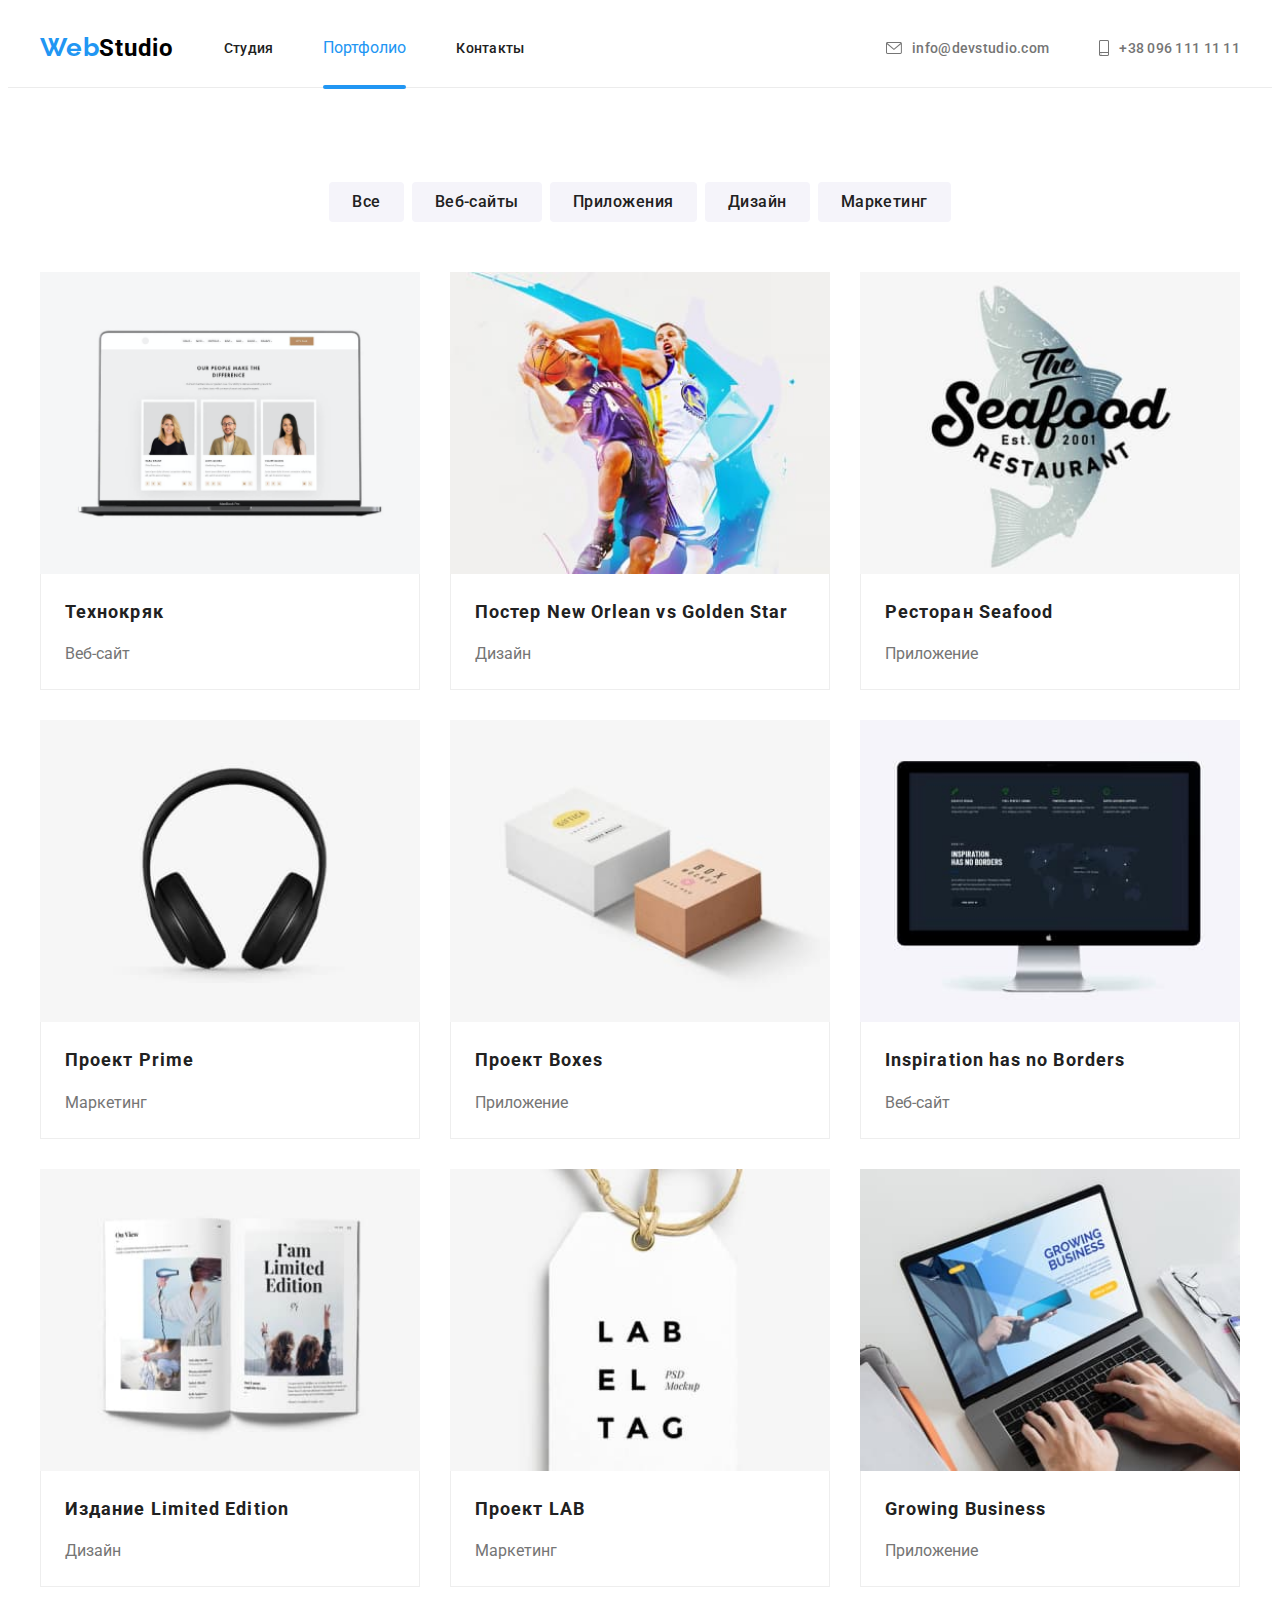
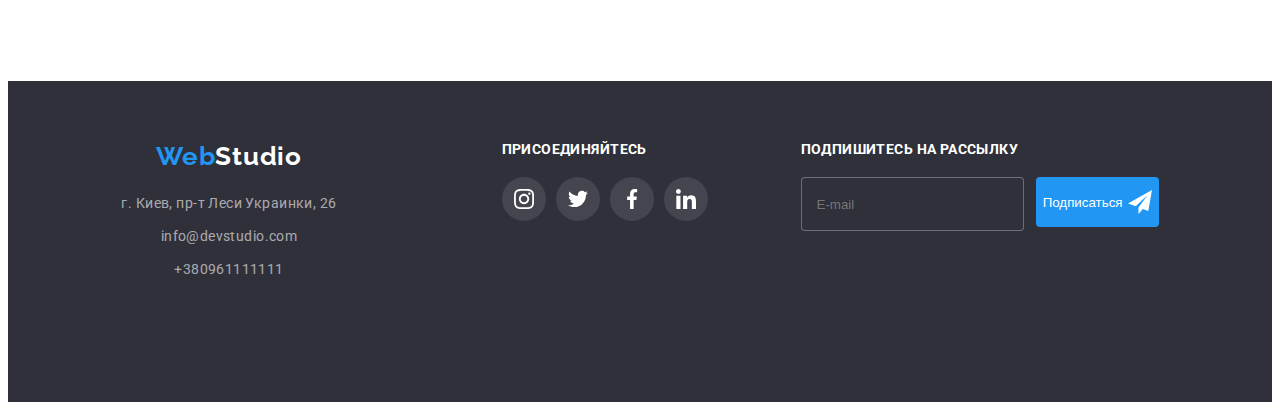
==== commit 7cee9767: "upgrade" ====
--- a/portfolio.html
+++ b/portfolio.html
@@ -17,8 +17,8 @@
         <nav class="site-nav">
     <a href="" class="logo-header"><span class="logo">Web</span><span class="logo1">Studio</span></a>
             <ul class="nav">   
-            <li class="nav__item"><a href="./index.html" class="nav__link-current">Студия</a></li>
-            <li class="nav__item"><a href="./portfolio.html" class="nav__link">Портфолио</a></li>
+            <li class="nav__item"><a href="./index.html" class="nav__link">Студия</a></li>
+            <li class="nav__item"><a href="./portfolio.html" class="nav__link-current">Портфолио</a></li>
             <li class="nav__item"><a href="" class="nav__link">Контакты</a></li>
         </ul>
         </nav>
--- a/css/main.min.css
+++ b/css/main.min.css
@@ -1 +1 @@
-:root{--paragraphtextcolor: #757575;--titletextcolor: #212121;--accent: #2196F3;--cardsbcg: #FFFFFF;--teambcg: #F5F4FA;--headerbgc: #FFFFFF;--herobcg: #2F303A;--solutionsbcg: #FFFFFF;--worksbcg: #FFFFFF;--footerbcg: #2F303A;--timingfunction: cubic-bezier(0.4, 0, 0.2, 1)}p,h1,h2,h3,h4,h5,h6{margin:0}ul,ol{margin:0;padding-left:0}button{cursor:pointer}img{display:block;max-width:100%;height:auto;width:100%}body{font-family:"Roboto",sans-serif;color:#757575;background-color:#fff}ul{padding:0px;margin:0px;list-style:none}h2{margin-top:0px}h3{margin-top:0px;margin-bottom:9.4px}.container{width:100%;margin:0 auto;padding-left:15px;padding-right:15px}@media screen and (max-width: 480px){.container{width:480px}}@media screen and (max-width: 1200px){.container{width:1200px}}@media screen and (min-width: 480px){.container{width:480px}}@media screen and (min-width: 768px){.container{width:768px}}@media screen and (min-width: 1200px){.container{width:1200px}}.backdrop{position:fixed;width:1600x;top:0;left:0;right:0;bottom:0;background-color:rgba(0,0,0,.2);transition:opacity 250ms,visibility 250ms}.is-hidden{visibility:hidden;opacity:0;pointer-events:none}.modal{position:absolute;top:50%;left:50%;transform:translate(-50%, -50%);width:528px;min-height:581px;padding:40px;background-color:#fff;opacity:1;border-radius:4px;box-shadow:0px 1px 3px rgba(0,0,0,.12),0px 1px 1px rgba(0,0,0,.14),0px 2px 1px rgba(0,0,0,.2)}.input-field{position:relative}.input-icon{position:absolute;left:12px;top:50%;transform:translateY(-50%);transition:fill 250ms var(--timingfunction)}.modal-input:focus+.input-icon{fill:var(--accent)}.modal-input:hover+.input-icon{fill:var(--accent)}.button-modal-close{position:absolute;margin:0;padding:0;top:8px;right:8px;width:30px;height:30px;display:flex;align-items:center;justify-content:center;padding:0;background-color:#fff;border:1px solid rgba(0,0,0,.1);border-radius:50%}.button-modal-close:hover,.button-modal-close:focus{fill:#2196f3}.button-close-icon{height:18px;width:18px}.modal-title{text-align:center;font-weight:700;font-size:20px;line-height:1.15;text-align:center;color:#212121;margin-bottom:12px}.userdata{display:flex;flex-direction:column}.modal-input{width:100%;height:40px;border:1px solid rgba(33,33,33,.2);border-radius:4px;padding-left:35px;outline:none;transition:border-color 250ms var(--timingfunction)}.modal-input:hover,.modal-input:focus{border-color:var(--accent)}.modal-label{font-size:12px;line-height:1.166;letter-spacing:.01em;margin-bottom:4px;color:#757575}.modal-field{display:flex;flex-direction:column;margin-bottom:10px}.modal-field.comment{margin-bottom:20px}.modal-comments{width:448px;height:120px;border:1px solid rgba(33,33,33,.2);border-radius:4px;resize:none;padding:12px 16px;outline:none;transition:border-color 250ms var(--timingfunction)}.modal-comments:hover,.modal-comments:focus{border-color:var(--accent)}.checkbox-field{display:flex;margin:auto;margin-bottom:30px}.policy-text{display:flex;font-weight:400;font-size:14px;line-height:1.71;letter-spacing:.03em;margin-right:8px;align-items:center;color:#757575}.policy-text::before{content:"";width:16px;height:15px;border:2px solid #212121;border-radius:3px;margin-right:8px}.policy-terms{font-weight:400;font-size:14px;line-height:1.71;letter-spacing:.03em;text-decoration-line:underline;color:#2196f3}.checkbox:checked+.policy-text::before{background-color:var(--accent);background-image:url(../IMG/checkbox.svg);background-repeat:no-repeat;background-position:center;border:none}.visually-hidden{position:absolute;white-space:nowrap;width:1px;height:1px;overflow:hidden;border:0;padding:0;clip:rect(0 0 0 0);clip-path:inset(50%);margin:-1px}.modal-button{width:200px;height:50px;margin:auto;padding:10px 56px;font-weight:700;font-size:16px;line-height:1.88px;letter-spacing:.06em;border:rgba(0,0,0,0);box-shadow:0px 4px 4px rgba(0,0,0,.15);border-radius:4px;color:#fff;background-color:var(--accent);box-shadow:0px 1px 3px rgba(0,0,0,.12),0px 1px 1px rgba(0,0,0,.14),0px 2px 1px rgba(0,0,0,.2)}.header{border-bottom:1px solid #ececec;background-color:var(--headerbgc)}.header>.container{display:flex}.site-nav{display:flex;align-items:center}.logo{font-family:"Raleway";font-weight:700;font-size:24px;line-height:1.16;letter-spacing:.03em;color:var(--accent)}@media screen and (min-width: 1200px){.logo{font-family:"Raleway";font-weight:700;font-size:26px;line-height:1.19;letter-spacing:.03em}}.logo1{color:#000}.logo-header{font-weight:700;font-size:24px;line-height:1.16;text-align:center;letter-spacing:.03em;text-decoration:none;margin-right:50px}.nav{display:flex;align-items:center}@media screen and (max-width: 780px){.nav{display:none}}.nav__link{padding-top:30px;padding-bottom:30px;display:inline-block;font-weight:500;font-size:14px;line-height:16px;letter-spacing:.02em;text-decoration:none;color:#212121;cursor:pointer;transition:color 250ms var(--timingfunction)}.nav__link:hover,.nav__link:focus{color:var(--accent)}.nav__link-current{padding-top:30px;padding-bottom:30px;display:inline-block;color:var(--accent);text-decoration:none;transition:color 250ms var(--timingfunction)}.nav__link-current::after{content:"";display:block;position:absolute;bottom:0px;width:100%;height:4px;border-radius:2px;opacity:1;background-color:#2196f3;transition:opacity 2000ms var(--timingfunction)}.nav__item{position:relative;padding:0px}.nav__item+.nav__item{margin-left:50px}.link{text-decoration:none}.contacts{align-items:center;margin-left:auto;padding-top:21px;padding-bottom:21px}@media screen and (max-width: 768px){.contacts{display:none}}@media screen and (min-width: 1200px){.contacts{display:inline-flex}}.contacts__item{margin-bottom:10px}.contacts__item:last-child{margin-bottom:0px}@media screen and (min-width: 1200px){.contacts__item{display:inline-flex;align-items:center;margin-left:50px;margin-bottom:0px}}.contacts__icon{margin-right:10px;fill:currentColor}.contacts__link{display:flex;align-items:center;text-decoration:none;font-weight:500;font-size:14px;line-height:16px;letter-spacing:.02em;color:#757575;transition:color 250ms var(--timingfunction)}.contacts__link:hover,.contacts__link:focus{color:var(--accent)}.mob-menu{position:fixed;background-color:#fff;z-index:1;top:0px;left:0;width:100vw;height:100vh;padding-top:48px;padding-bottom:48px;padding:0;margin:0 auto}.mob-btn{display:block;margin-left:auto;background-color:rgba(0,0,0,0);border:none;margin-top:10px;margin-right:15px;margin-bottom:10px}.mob-btn:hover,.mob-btn:focus{fill:var(--accent)}@media screen and (min-width: 768px){.menu-open-btn{display:none}}.mob-nav{margin-left:40px}.mob-nav-item{margin-bottom:32px}.mob-nav-item:last-child{margin-bottom:306px}.mob-nav-link{font-weight:500;font-size:40px;line-height:47px;letter-spacing:.02em;color:#212121;transition:color 250ms var(--timingfunction)}.mob-nav-link:hover,.mob-nav-link:focus{color:var(--accent)}.mob-contacts{margin-left:40px}.mob-contacts-item{margin-bottom:32px}.mob-contacts-item:last-child{margin-bottom:64px}.mob-contacts-tel{font-weight:500;font-size:34px;line-height:1.17;letter-spacing:.02em;color:#2196f3}.mob-contacts-mail{font-weight:500;font-size:24px;line-height:28px;letter-spacing:.02em;color:#757575}.mob-social{display:inline-flex;margin-left:40px;margin-top:20px}.mob-social-item{padding-right:10px;border-right:1px solid rgba(33,33,33,.2);margin-left:10px}.mob-social-item:last-child{border:none}.mob-social-item:first-child{margin:0}.mob-social-link{font-weight:500;font-size:18px;line-height:1.22;letter-spacing:.02em;color:#2196f3}.hero{padding-top:200px;padding-bottom:200px;text-align:center}.hero .conteiner{display:flex;width:100%;padding:0}@media screen and (min-width: 768px){.hero .conteiner{width:768px;padding-left:15px;padding-right:15px}}@media screen and (min-width: 1200px){.hero .conteiner{width:1200px}}.hero-title{max-width:696px;margin:auto;margin-bottom:30px;line-height:1.36;font-weight:900;font-size:44px;letter-spacing:.06em;text-transform:uppercase;text-align:center;color:#fff}.hero .button{min-width:200px;padding:10px 32px;border:0px solid rgba(0,0,0,0);text-align:center}.button{font-weight:700;font-size:16px;line-height:1.88;text-align:center;letter-spacing:.06em;font-family:inherit;color:#fff;background-color:var(--accent);border-radius:4px;cursor:pointer}.background{background:var(--herobcg);background-image:linear-gradient(to right, rgba(47, 48, 58, 0.4), rgba(47, 48, 58, 0.4)),url(../IMG/hero-mob.jpg);background-size:cover;background-repeat:no-repeat;background-position:center;margin-left:auto;margin-right:auto;max-width:1600px}@media(min-device-pixel-ratio: 2),(min-resolution: 192dpi),(min-resolution: 2dppx){.background{background-image:linear-gradient(to right, rgba(47, 48, 58, 0.4), rgba(47, 48, 58, 0.4)),url(../img/hero-mob-2x.jpg)}}@media screen and (min-width: 768px){.background{padding:280px 70px 234px;background-image:linear-gradient(to right, rgba(47, 48, 58, 0.4), rgba(47, 48, 58, 0.4)),url(../img/hero-tab.jpg)}}@media screen and (min-width: 768px)and (min-device-pixel-ratio: 2),screen and (min-width: 768px)and (min-resolution: 192dpi),screen and (min-width: 768px)and (min-resolution: 2dppx){.background{background-image:linear-gradient(to right, rgba(47, 48, 58, 0.4), rgba(47, 48, 58, 0.4)),url(../img/hero-tab-2x.jpg)}}@media screen and (min-width: 1200px){.background{padding:272px 96px 206px 96px;background-image:linear-gradient(to right, rgba(47, 48, 58, 0.4), rgba(47, 48, 58, 0.4)),url(../img/hero.jpg)}}@media screen and (min-width: 1200px)and (min-device-pixel-ratio: 2),screen and (min-width: 1200px)and (min-resolution: 192dpi),screen and (min-width: 1200px)and (min-resolution: 2dppx){.background{background-image:linear-gradient(to right, rgba(47, 48, 58, 0.4), rgba(47, 48, 58, 0.4)),url(../img/hero-bg-2x.jpg)}}.section-solutions{padding-top:60px;padding-bottom:60px;background-color:var(--solutionsbcg)}@media screen and (min-width: 1200px){.section-solutions{padding-top:94px;padding-bottom:94px}}.solutionspar{display:flex;flex-wrap:wrap;gap:30px}.solutionspar .item{display:block;max-width:100%;height:auto;width:100%}@media screen and (min-width: 768px){.solutionspar .item{width:calc((100% - 30px)/2)}}@media screen and (min-width: 1200px){.solutionspar .item{width:calc((100% - 90px)/4)}}.solutionspar .item::before{display:block;min-height:120px;content:"";height:40px;margin-bottom:30px;background-color:#f5f4fa}.icon-antenna::before{background-repeat:no-repeat;background-position:center;background-image:url(../IMG/antenna.svg)}.icon-clock::before{background-repeat:no-repeat;background-position:center;background-image:url(../IMG/clock.svg)}.icon-diagramma::before{background-repeat:no-repeat;background-position:center;background-image:url(../IMG/vector.svg)}.icon-austronaut::before{background-repeat:no-repeat;background-position:center;background-image:url(../IMG/astronaut.svg)}.solutions-title{color:var(--titletextcolor);font-weight:700;font-size:14px;line-height:1.14;letter-spacing:.03em;text-transform:uppercase}@media screen and (max-width: 480px){.solutions-title{text-align:center}}.solutions-text{font-weight:400;font-size:14px;line-height:1.71;color:var(--paragraphtextcolor)}.section-title{margin-bottom:50px;color:var(--titletextcolor);text-align:center;font-weight:700;font-size:36px;line-height:1.16;text-align:center;letter-spacing:.03em;color:var(--titletextcolor)}.whatwedo{display:flex}.section-whatwedo{padding-bottom:94px}@media screen and (max-width: 1200px){.section-whatwedo{display:none}}.whatwedo .item{display:block}.whatwedo .item+.item{margin-left:30px}.thumb-whatwedo{position:relative}.photo-sign{display:flex;position:absolute;padding:0;margin:0;bottom:0;left:0;width:100%;height:70px;background:rgba(47,48,58,.8);font-weight:700;font-size:14px;line-height:1.14;letter-spacing:.03em;text-transform:uppercase;align-items:center;justify-content:center;color:#fff}.team{padding-top:60px;padding-bottom:60px;background-color:var(--teambcg)}@media screen and (min-width: 1200px){.team{padding-top:94px;padding-bottom:94px}}.team-list{display:flex;flex-wrap:wrap;gap:30px}.team-list .cards{display:block;max-width:100%;height:auto;width:100%;background-color:#fff;box-shadow:0px 1px 3px rgba(0,0,0,.12),0px 1px 1px rgba(0,0,0,.14),0px 2px 1px rgba(0,0,0,.2);border-radius:0px 0px 4px 4px}@media screen and (min-width: 768px){.team-list .cards{width:calc((100% - 30px)/2)}}@media screen and (min-width: 1200px){.team-list .cards{width:calc((100% - 90px)/4)}}.team-underline{padding-top:30px;padding-bottom:30px}.team .upperphotounderline{text-align:center;font-weight:500;font-size:16px;line-height:1.19;color:var(--titletextcolor)}.team .bottomphotounderline{text-align:center;font-size:16px;line-height:1.19;margin-bottom:16px;color:var(--paragraphtextcolor)}.social-info{display:flex;justify-content:center}.social{width:44px;height:44px;margin-right:10px}.social .item:last-child{margin-right:0px}.social-link{display:flex;width:100%;height:100%;border-radius:50%;align-items:center;justify-content:center;fill:#afb1b8;transition:fill 250ms var(--timingfunction),background-color 250ms var(--timingfunction)}.social-link:hover,.social-link:focus{background-color:var(--accent);fill:#fff}.clients{padding-top:60px;padding-bottom:60px}@media screen and (min-width: 1200px){.clients{padding-top:94px;padding-bottom:94px}}.clients-info{display:flex;flex-wrap:wrap;gap:30px}.clients-logo{display:block;max-width:100%;height:auto;width:100%;margin-right:0 auto}@media screen and (min-width: 480px){.clients-logo{width:calc((100% - 30px)/2)}}@media screen and (min-width: 768px){.clients-logo{width:calc((100% - 60px)/3)}}@media screen and (min-width: 1200px){.clients-logo{width:calc((100% - 150px)/6)}}.clients-link{display:flex;align-items:center;height:92px;justify-content:center;border:1px solid #afb1b8;border-radius:4px;transition:border-color 250ms var(--timingfunction)}.clients-link:hover,.clients-link:focus{border-color:var(--accent)}.clients-icons{fill:#afb1b8;transition:fill 250ms var(--timingfunction)}.clients-link:hover .clients-icons,.clients-link:focus .clients-icons{fill:var(--accent)}.nav-portfolio .button{background-color:#f5f4fa;font-weight:500;font-size:16px;line-height:1.62;text-align:center;letter-spacing:.03em;padding:6px 22px;border:1px solid rgba(0,0,0,0);transition:background-color 250ms var(--timingfunction),box-shadow 250ms var(--timingfunction);color:#212121}.nav-portfolio button:hover,.nav-portfolio button:focus{box-shadow:0px 3px 1px rgba(0,0,0,.1),0px 1px 2px rgba(0,0,0,.08),0px 2px 2px rgba(0,0,0,.12);border-radius:4px;color:#fff;background-color:var(--accent)}.main-portfolio{background-color:var(--worksbcg);padding-top:94px;padding-bottom:94px}.nav-portfolio{justify-content:center;margin-bottom:50px;display:flex;background-color:#fff;gap:8px}@media screen and (max-width: 768px){.nav-portfolio{display:flex;flex-wrap:wrap;justify-content:flex-start;display:inline-flex}}.nav .item{position:relative}.thumb-cards{position:relative;overflow:hidden}.overlay-portfolio{position:absolute;top:0;width:100%;height:100%;padding:63px 24px;font-family:"Roboto";font-style:normal;font-weight:400;font-size:18px;line-height:1.56;letter-spacing:.03em;background-color:rgba(33,150,243,.9);color:#fff;transform:translateY(101%);transition:transform 250ms var(--timingfunction)}.cards-link:hover .overlay-portfolio{transform:translate(0)}.overlay-portfolio:hover{transform:translateY(0)}.works{padding-bottom:60px}@media screen and (min-width: 1200px){.works{padding-bottom:94px}}.works-list{display:flex;flex-wrap:wrap;gap:30px}.works-list .cards{display:block;width:100%;height:auto;width:100%}@media screen and (min-width: 768px){.works-list .cards{width:calc((100% - 30px)/2)}}@media screen and (min-width: 1200px){.works-list .cards{width:calc((100% - 60px)/3)}}.cards-link{display:block;cursor:pointer;transition:box-shadow;transition-duration:2500ms;transition-timing-function:cubic-bezier(0.23, 1, 0.32, 1)}.cards-link:hover,.cards-link:focus{box-shadow:0px 4px 4px 0px rgba(0,0,0,.25)}.works-underline{padding:20px 24px;border-bottom:1px solid #eee;border-right:1px solid #eee;border-left:1px solid #eee}.works-list .upperphotounderline{font-weight:700;font-size:18px;line-height:2;letter-spacing:.06em;color:var(--titletextcolor)}.works-list .bottomphotounderline{font-size:16px;line-height:1.88;color:var(--paragraphtextcolor)}.footer{padding-top:60px;padding-bottom:60px;padding-left:0;padding-right:0;background-color:var(--footerbcg)}.footer-logo{font-weight:700;font-size:24px;line-height:1.16;text-align:center;letter-spacing:.03em;display:inline-block;margin-bottom:20px;text-decoration:none}@media screen and (min-width: 1200px){.footer-logo{font-family:"Raleway";font-weight:700;font-size:26px;line-height:1.19;letter-spacing:.03em}}.logo2{font-family:"Raleway";font-style:normal;font-weight:700;font-size:26px;line-height:1.19;letter-spacing:.03em;color:#fff}.footercontacts{margin-right:auto}.footercontacts__item:not(:last-child){margin-bottom:9px}.footercontacts__connect:hover,.footercontacts__connect:focus{color:var(--accent);transition:250ms var(--timingfunction)}.footercontacts__connect{font-style:normal;font-weight:400;font-size:14px;line-height:1.71;letter-spacing:.03em;color:rgba(255,255,255,.6);text-decoration:none;transition:color 250ms var(--timingfunction)}.footer .container{align-items:center}@media screen and (min-width: 1200px){.footer .container{display:flex}}.adress{text-align:left;margin-right:70px}@media screen and (max-width: 768px){.adress{text-align:center;margin-right:0;margin-bottom:60px}}.footer-title{font-weight:700;font-size:14px;line-height:16px;letter-spacing:.03em;text-transform:uppercase;margin-bottom:20px;color:#fff}@media screen and (max-width: 1199px){.footer-title{text-align:center}}.footer-join{display:block;padding-left:0}@media screen and (max-width: 768px){.footer-join{margin-bottom:60px}}.soc{display:flex;justify-content:center;fill:#fff}.soc__footer{margin-left:10px;width:44px;height:44px}.soc__footer:first-child{margin-left:0px}.soc__link{display:flex;width:100%;height:100%;border-radius:50%;align-items:center;justify-content:center;background-color:rgba(255,255,255,.1);fill:#fff;transition:background-color 250ms var(--timingfunction)}.soc__link:hover,.soc__link:focus{background-color:var(--accent)}.soc__icons{fill:#fff}.footer-submit{margin-left:auto;align-items:baseline;justify-content:center}@media screen and (min-width: 1200px){.footer-submit{margin-left:93px}}@media screen and (max-width: 1199px){.footer-form{display:flex;flex-direction:column;align-items:center}}.footer-submit__email{width:358px;height:50px;border:1px solid rgba(255,255,255,.3);border-radius:4px;background-color:var(--footerbcg);margin-right:12px;padding-left:15px;color:#fff}@media screen and (max-width: 1199px){.footer-submit__email{margin-bottom:20px}}.footer-submit__button{display:inline-flex;width:200px;height:50px;border:rgba(0,0,0,0);align-items:center;justify-content:center;border-radius:4px;border:1px solid rgba(0,0,0,0);color:#fff;background-color:var(--accent)}.footer-submit__button::after{display:block;content:"";width:24px;height:24px;margin-left:5px;background-repeat:no-repeat;background-position:center;background-image:url(../IMG/iconsend.svg)}@media screen and (min-width: 1200px){.container-tab{display:flex;margin:auto}}.container-mob{justify-content:center}@media screen and (min-width: 768px){.container-mob{display:flex;margin-bottom:60px}}/*# sourceMappingURL=main.min.css.map */+:root{--paragraphtextcolor: #757575;--titletextcolor: #212121;--accent: #2196F3;--cardsbcg: #FFFFFF;--teambcg: #F5F4FA;--headerbgc: #FFFFFF;--herobcg: #2F303A;--solutionsbcg: #FFFFFF;--worksbcg: #FFFFFF;--footerbcg: #2F303A;--timingfunction: cubic-bezier(0.4, 0, 0.2, 1)}p,h1,h2,h3,h4,h5,h6{margin:0}ul,ol{margin:0;padding-left:0}button{cursor:pointer}img{display:block;max-width:100%;height:auto;width:100%}body{font-family:"Roboto",sans-serif;color:#757575;background-color:#fff}ul{padding:0px;margin:0px;list-style:none}h2{margin-top:0px}h3{margin-top:0px;margin-bottom:9.4px}.container{width:100%;margin:0 auto;padding-left:15px;padding-right:15px}@media screen and (max-width: 480px){.container{width:480px}}@media screen and (max-width: 1200px){.container{width:1200px}}@media screen and (min-width: 480px){.container{width:480px}}@media screen and (min-width: 768px){.container{width:768px}}@media screen and (min-width: 1200px){.container{width:1200px}}.backdrop{position:fixed;width:1600x;top:0;left:0;right:0;bottom:0;background-color:rgba(0,0,0,.2);transition:opacity 250ms,visibility 250ms}.is-hidden{visibility:hidden;opacity:0;pointer-events:none}.modal{position:absolute;top:50%;left:50%;transform:translate(-50%, -50%);width:528px;min-height:581px;padding:40px;background-color:#fff;opacity:1;border-radius:4px;box-shadow:0px 1px 3px rgba(0,0,0,.12),0px 1px 1px rgba(0,0,0,.14),0px 2px 1px rgba(0,0,0,.2)}.input-field{position:relative}.input-icon{position:absolute;left:12px;top:50%;transform:translateY(-50%);transition:fill 250ms var(--timingfunction)}.modal-input:focus+.input-icon{fill:var(--accent)}.modal-input:hover+.input-icon{fill:var(--accent)}.button-modal-close{position:absolute;margin:0;padding:0;top:8px;right:8px;width:30px;height:30px;display:flex;align-items:center;justify-content:center;padding:0;background-color:#fff;border:1px solid rgba(0,0,0,.1);border-radius:50%}.button-modal-close:hover,.button-modal-close:focus{fill:#2196f3}.button-close-icon{height:18px;width:18px}.modal-title{text-align:center;font-weight:700;font-size:20px;line-height:1.15;text-align:center;color:#212121;margin-bottom:12px}.userdata{display:flex;flex-direction:column}.modal-input{width:100%;height:40px;border:1px solid rgba(33,33,33,.2);border-radius:4px;padding-left:35px;outline:none;transition:border-color 250ms var(--timingfunction)}.modal-input:hover,.modal-input:focus{border-color:var(--accent)}.modal-label{font-size:12px;line-height:1.166;letter-spacing:.01em;margin-bottom:4px;color:#757575}.modal-field{display:flex;flex-direction:column;margin-bottom:10px}.modal-field.comment{margin-bottom:20px}.modal-comments{width:448px;height:120px;border:1px solid rgba(33,33,33,.2);border-radius:4px;resize:none;padding:12px 16px;outline:none;transition:border-color 250ms var(--timingfunction)}.modal-comments:hover,.modal-comments:focus{border-color:var(--accent)}.checkbox-field{display:flex;margin:auto;margin-bottom:30px}.policy-text{display:flex;font-weight:400;font-size:14px;line-height:1.71;letter-spacing:.03em;margin-right:8px;align-items:center;color:#757575}.policy-text::before{content:"";width:16px;height:15px;border:2px solid #212121;border-radius:3px;margin-right:8px}.policy-terms{font-weight:400;font-size:14px;line-height:1.71;letter-spacing:.03em;text-decoration-line:underline;color:#2196f3}.checkbox:checked+.policy-text::before{background-color:var(--accent);background-image:url(../IMG/checkbox.svg);background-repeat:no-repeat;background-position:center;border:none}.visually-hidden{position:absolute;white-space:nowrap;width:1px;height:1px;overflow:hidden;border:0;padding:0;clip:rect(0 0 0 0);clip-path:inset(50%);margin:-1px}.modal-button{width:200px;height:50px;margin:auto;padding:10px 56px;font-weight:700;font-size:16px;line-height:1.88px;letter-spacing:.06em;border:rgba(0,0,0,0);box-shadow:0px 4px 4px rgba(0,0,0,.15);border-radius:4px;color:#fff;background-color:var(--accent);box-shadow:0px 1px 3px rgba(0,0,0,.12),0px 1px 1px rgba(0,0,0,.14),0px 2px 1px rgba(0,0,0,.2)}.header{border-bottom:1px solid #ececec;background-color:var(--headerbgc)}.header>.container{display:flex}.site-nav{display:flex;align-items:center}.logo{font-family:"Raleway";font-weight:700;font-size:24px;line-height:1.16;letter-spacing:.03em;color:var(--accent)}@media screen and (min-width: 1200px){.logo{font-family:"Raleway";font-weight:700;font-size:26px;line-height:1.19;letter-spacing:.03em}}.logo1{color:#000}.logo-header{font-weight:700;font-size:24px;line-height:1.16;text-align:center;letter-spacing:.03em;text-decoration:none;margin-right:50px}.nav{display:flex;align-items:center}@media screen and (max-width: 780px){.nav{display:none}}.nav__link{padding-top:30px;padding-bottom:30px;display:inline-block;font-weight:500;font-size:14px;line-height:16px;letter-spacing:.02em;text-decoration:none;color:#212121;cursor:pointer;transition:color 250ms var(--timingfunction)}.nav__link:hover,.nav__link:focus{color:var(--accent)}.nav__link-current{padding-top:30px;padding-bottom:30px;display:inline-block;color:var(--accent);text-decoration:none;transition:color 250ms var(--timingfunction)}.nav__link-current::after{content:"";display:block;position:absolute;bottom:-2px;width:100%;height:4px;border-radius:2px;opacity:1;background-color:#2196f3;transition:opacity 2000ms var(--timingfunction)}.nav__item{position:relative;padding:0px}.nav__item+.nav__item{margin-left:50px}.link{text-decoration:none}.contacts{align-items:center;margin-left:auto;padding-top:21px;padding-bottom:21px}@media screen and (max-width: 768px){.contacts{display:none}}@media screen and (min-width: 1200px){.contacts{display:inline-flex}}.contacts__item{margin-bottom:10px}.contacts__item:last-child{margin-bottom:0px}@media screen and (min-width: 1200px){.contacts__item{display:inline-flex;align-items:center;margin-left:50px;margin-bottom:0px}}.contacts__icon{margin-right:10px;fill:currentColor}.contacts__link{display:flex;align-items:center;text-decoration:none;font-weight:500;font-size:14px;line-height:16px;letter-spacing:.02em;color:#757575;transition:color 250ms var(--timingfunction)}.contacts__link:hover,.contacts__link:focus{color:var(--accent)}.mob-menu{position:fixed;background-color:#fff;z-index:1;top:0px;left:0;width:100vw;height:100vh;padding-top:48px;padding-bottom:48px;padding:0;margin:0 auto}.mob-btn{display:block;margin-left:auto;background-color:rgba(0,0,0,0);border:none;margin-top:10px;margin-right:15px;margin-bottom:10px}.mob-btn:hover,.mob-btn:focus{fill:var(--accent)}@media screen and (min-width: 768px){.menu-open-btn{display:none}}.mob-nav{margin-left:40px}.mob-nav-item{margin-bottom:32px}.mob-nav-item:last-child{margin-bottom:306px}.mob-nav-link{font-weight:500;font-size:40px;line-height:47px;letter-spacing:.02em;color:#212121;transition:color 250ms var(--timingfunction)}.mob-nav-link:hover,.mob-nav-link:focus{color:var(--accent)}.mob-contacts{margin-left:40px}.mob-contacts-item{margin-bottom:32px}.mob-contacts-item:last-child{margin-bottom:64px}.mob-contacts-tel{font-weight:500;font-size:34px;line-height:1.17;letter-spacing:.02em;color:#2196f3}.mob-contacts-mail{font-weight:500;font-size:24px;line-height:28px;letter-spacing:.02em;color:#757575}.mob-social{display:inline-flex;margin-left:40px;margin-top:20px}.mob-social-item{padding-right:10px;border-right:1px solid rgba(33,33,33,.2);margin-left:10px}.mob-social-item:last-child{border:none}.mob-social-item:first-child{margin:0}.mob-social-link{font-weight:500;font-size:18px;line-height:1.22;letter-spacing:.02em;color:#2196f3}.hero{padding-top:200px;padding-bottom:200px;text-align:center}.hero .conteiner{display:flex;width:100%;padding:0}@media screen and (min-width: 768px){.hero .conteiner{width:768px;padding-left:15px;padding-right:15px}}@media screen and (min-width: 1200px){.hero .conteiner{width:1200px}}.hero-title{max-width:696px;margin:auto;margin-bottom:30px;line-height:1.36;font-weight:900;font-size:44px;letter-spacing:.06em;text-transform:uppercase;text-align:center;color:#fff}.hero .button{min-width:200px;padding:10px 32px;border:0px solid rgba(0,0,0,0);text-align:center}.button{font-weight:700;font-size:16px;line-height:1.88;text-align:center;letter-spacing:.06em;font-family:inherit;color:#fff;background-color:var(--accent);border-radius:4px;cursor:pointer}.background{background:var(--herobcg);background-image:linear-gradient(to right, rgba(47, 48, 58, 0.4), rgba(47, 48, 58, 0.4)),url(../IMG/hero-mob.jpg);background-size:cover;background-repeat:no-repeat;background-position:center;margin-left:auto;margin-right:auto;max-width:1600px}@media(min-device-pixel-ratio: 2),(min-resolution: 192dpi),(min-resolution: 2dppx){.background{background-image:linear-gradient(to right, rgba(47, 48, 58, 0.4), rgba(47, 48, 58, 0.4)),url(../img/hero-mob-2x.jpg)}}@media screen and (min-width: 768px){.background{padding:280px 70px 234px;background-image:linear-gradient(to right, rgba(47, 48, 58, 0.4), rgba(47, 48, 58, 0.4)),url(../img/hero-tab.jpg)}}@media screen and (min-width: 768px)and (min-device-pixel-ratio: 2),screen and (min-width: 768px)and (min-resolution: 192dpi),screen and (min-width: 768px)and (min-resolution: 2dppx){.background{background-image:linear-gradient(to right, rgba(47, 48, 58, 0.4), rgba(47, 48, 58, 0.4)),url(../img/hero-tab-2x.jpg)}}@media screen and (min-width: 1200px){.background{padding:272px 96px 206px 96px;background-image:linear-gradient(to right, rgba(47, 48, 58, 0.4), rgba(47, 48, 58, 0.4)),url(../img/hero.jpg)}}@media screen and (min-width: 1200px)and (min-device-pixel-ratio: 2),screen and (min-width: 1200px)and (min-resolution: 192dpi),screen and (min-width: 1200px)and (min-resolution: 2dppx){.background{background-image:linear-gradient(to right, rgba(47, 48, 58, 0.4), rgba(47, 48, 58, 0.4)),url(../img/hero-bg-2x.jpg)}}.section-solutions{padding-top:60px;padding-bottom:60px;background-color:var(--solutionsbcg)}@media screen and (min-width: 1200px){.section-solutions{padding-top:94px;padding-bottom:94px}}.solutionspar{display:flex;flex-wrap:wrap;gap:30px}.solutionspar .item{display:block;max-width:100%;height:auto;width:100%}@media screen and (min-width: 768px){.solutionspar .item{width:calc((100% - 30px)/2)}}@media screen and (min-width: 1200px){.solutionspar .item{width:calc((100% - 90px)/4)}}.solutionspar .item::before{display:block;min-height:120px;content:"";height:40px;margin-bottom:30px;background-color:#f5f4fa}.icon-antenna::before{background-repeat:no-repeat;background-position:center;background-image:url(../IMG/antenna.svg)}.icon-clock::before{background-repeat:no-repeat;background-position:center;background-image:url(../IMG/clock.svg)}.icon-diagramma::before{background-repeat:no-repeat;background-position:center;background-image:url(../IMG/vector.svg)}.icon-austronaut::before{background-repeat:no-repeat;background-position:center;background-image:url(../IMG/astronaut.svg)}.solutions-title{color:var(--titletextcolor);font-weight:700;font-size:14px;line-height:1.14;letter-spacing:.03em;text-transform:uppercase}@media screen and (max-width: 480px){.solutions-title{text-align:center}}.solutions-text{font-weight:400;font-size:14px;line-height:1.71;color:var(--paragraphtextcolor)}.section-title{margin-bottom:50px;color:var(--titletextcolor);text-align:center;font-weight:700;font-size:36px;line-height:1.16;text-align:center;letter-spacing:.03em;color:var(--titletextcolor)}.whatwedo{display:flex}.section-whatwedo{padding-bottom:94px}@media screen and (max-width: 1200px){.section-whatwedo{display:none}}.whatwedo .item{display:block}.whatwedo .item+.item{margin-left:30px}.thumb-whatwedo{position:relative}.photo-sign{display:flex;position:absolute;padding:0;margin:0;bottom:0;left:0;width:100%;height:70px;background:rgba(47,48,58,.8);font-weight:700;font-size:14px;line-height:1.14;letter-spacing:.03em;text-transform:uppercase;align-items:center;justify-content:center;color:#fff}.team{padding-top:60px;padding-bottom:60px;background-color:var(--teambcg)}@media screen and (min-width: 1200px){.team{padding-top:94px;padding-bottom:94px}}.team-list{display:flex;flex-wrap:wrap;gap:30px}.team-list .cards{display:block;max-width:100%;height:auto;width:100%;background-color:#fff;box-shadow:0px 1px 3px rgba(0,0,0,.12),0px 1px 1px rgba(0,0,0,.14),0px 2px 1px rgba(0,0,0,.2);border-radius:0px 0px 4px 4px}@media screen and (min-width: 768px){.team-list .cards{width:calc((100% - 30px)/2)}}@media screen and (min-width: 1200px){.team-list .cards{width:calc((100% - 90px)/4)}}.team-underline{padding-top:30px;padding-bottom:30px}.team .upperphotounderline{text-align:center;font-weight:500;font-size:16px;line-height:1.19;color:var(--titletextcolor)}.team .bottomphotounderline{text-align:center;font-size:16px;line-height:1.19;margin-bottom:16px;color:var(--paragraphtextcolor)}.social-info{display:flex;justify-content:center}.social{width:44px;height:44px;margin-right:10px}.social .item:last-child{margin-right:0px}.social-link{display:flex;width:100%;height:100%;border-radius:50%;align-items:center;justify-content:center;fill:#afb1b8;transition:fill 250ms var(--timingfunction),background-color 250ms var(--timingfunction)}.social-link:hover,.social-link:focus{background-color:var(--accent);fill:#fff}.clients{padding-top:60px;padding-bottom:60px}@media screen and (min-width: 1200px){.clients{padding-top:94px;padding-bottom:94px}}.clients-info{display:flex;flex-wrap:wrap;gap:30px}.clients-logo{display:block;max-width:100%;height:auto;width:100%;margin-right:0 auto}@media screen and (min-width: 480px){.clients-logo{width:calc((100% - 30px)/2)}}@media screen and (min-width: 768px){.clients-logo{width:calc((100% - 60px)/3)}}@media screen and (min-width: 1200px){.clients-logo{width:calc((100% - 150px)/6)}}.clients-link{display:flex;align-items:center;height:92px;justify-content:center;border:1px solid #afb1b8;border-radius:4px;transition:border-color 250ms var(--timingfunction)}.clients-link:hover,.clients-link:focus{border-color:var(--accent)}.clients-icons{fill:#afb1b8;transition:fill 250ms var(--timingfunction)}.clients-link:hover .clients-icons,.clients-link:focus .clients-icons{fill:var(--accent)}.nav-portfolio .button{background-color:#f5f4fa;font-weight:500;font-size:16px;line-height:1.62;text-align:center;letter-spacing:.03em;padding:6px 22px;border:1px solid rgba(0,0,0,0);transition:background-color 250ms var(--timingfunction),box-shadow 250ms var(--timingfunction);color:#212121}.nav-portfolio button:hover,.nav-portfolio button:focus{box-shadow:0px 3px 1px rgba(0,0,0,.1),0px 1px 2px rgba(0,0,0,.08),0px 2px 2px rgba(0,0,0,.12);border-radius:4px;color:#fff;background-color:var(--accent)}.main-portfolio{background-color:var(--worksbcg);padding-top:94px;padding-bottom:94px}.nav-portfolio{justify-content:center;margin-bottom:50px;display:flex;background-color:#fff;gap:8px}@media screen and (max-width: 768px){.nav-portfolio{display:flex;flex-wrap:wrap;justify-content:flex-start;display:inline-flex}}.nav .item{position:relative}.thumb-cards{position:relative;overflow:hidden}.overlay-portfolio{position:absolute;top:0;width:100%;height:100%;padding:63px 24px;font-family:"Roboto";font-style:normal;font-weight:400;font-size:18px;line-height:1.56;letter-spacing:.03em;background-color:rgba(33,150,243,.9);color:#fff;transform:translateY(101%);transition:transform 250ms var(--timingfunction)}.cards-link:hover .overlay-portfolio{transform:translate(0)}.overlay-portfolio:hover{transform:translateY(0)}.works{padding-bottom:60px}@media screen and (min-width: 1200px){.works{padding-bottom:94px}}.works-list{display:flex;flex-wrap:wrap;gap:30px}.works-list .cards{display:block;width:100%;height:auto;width:100%}@media screen and (min-width: 768px){.works-list .cards{width:calc((100% - 30px)/2)}}@media screen and (min-width: 1200px){.works-list .cards{width:calc((100% - 60px)/3)}}.cards-link{display:block;cursor:pointer;transition:box-shadow;transition-duration:2500ms;transition-timing-function:cubic-bezier(0.23, 1, 0.32, 1)}.cards-link:hover,.cards-link:focus{box-shadow:0px 4px 4px 0px rgba(0,0,0,.25)}.works-underline{padding:20px 24px;border-bottom:1px solid #eee;border-right:1px solid #eee;border-left:1px solid #eee}.works-list .upperphotounderline{font-weight:700;font-size:18px;line-height:2;letter-spacing:.06em;color:var(--titletextcolor)}.works-list .bottomphotounderline{font-size:16px;line-height:1.88;color:var(--paragraphtextcolor)}.footer{padding-top:60px;padding-bottom:60px;padding-left:0;padding-right:0;background-color:var(--footerbcg)}.footer-logo{font-weight:700;font-size:24px;line-height:1.16;text-align:center;letter-spacing:.03em;display:inline-block;margin-bottom:20px;text-decoration:none}@media screen and (min-width: 1200px){.footer-logo{font-family:"Raleway";font-weight:700;font-size:26px;line-height:1.19;letter-spacing:.03em}}.logo2{font-family:"Raleway";font-style:normal;font-weight:700;font-size:26px;line-height:1.19;letter-spacing:.03em;color:#fff}.footercontacts{margin-right:auto}.footercontacts__item:not(:last-child){margin-bottom:9px}.footercontacts__connect:hover,.footercontacts__connect:focus{color:var(--accent);transition:250ms var(--timingfunction)}.footercontacts__connect{font-style:normal;font-weight:400;font-size:14px;line-height:1.71;letter-spacing:.03em;color:rgba(255,255,255,.6);text-decoration:none;transition:color 250ms var(--timingfunction)}.footer .container{align-items:center}@media screen and (min-width: 1200px){.footer .container{display:flex}}@media screen and (max-width: 768px){.adress{text-align:center;margin-right:0;margin-bottom:60px}}@media screen and (min-width: 768px){.adress{text-align:center;margin-right:165px}}.footer-title{font-weight:700;font-size:14px;line-height:16px;letter-spacing:.03em;text-transform:uppercase;margin-bottom:20px;color:#fff}@media screen and (max-width: 1199px){.footer-title{text-align:center}}.footer-join{display:block;padding-left:0}@media screen and (max-width: 768px){.footer-join{margin-bottom:60px}}.soc{display:flex;justify-content:center;fill:#fff}.soc__footer{margin-left:10px;width:44px;height:44px}.soc__footer:first-child{margin-left:0px}.soc__link{display:flex;width:100%;height:100%;border-radius:50%;align-items:center;justify-content:center;background-color:rgba(255,255,255,.1);fill:#fff;transition:background-color 250ms var(--timingfunction)}.soc__link:hover,.soc__link:focus{background-color:var(--accent)}.soc__icons{fill:#fff}.footer-submit{margin-left:auto;align-items:baseline;justify-content:center}@media screen and (min-width: 1200px){.footer-submit{margin-left:93px}}@media screen and (max-width: 1199px){.footer-form{display:flex;flex-direction:column;align-items:center}}@media screen and (min-width: 1200px){.footer-form{display:flex;width:358px}}.footer-submit__email{height:50px;border:1px solid rgba(255,255,255,.3);border-radius:4px;background-color:var(--footerbcg);margin-right:12px;padding-left:15px;color:#fff}@media screen and (min-width: 480px){.footer-submit__email{width:450px}}@media screen and (min-width: 768px){.footer-submit__email{width:450px}}@media screen and (max-width: 1199px){.footer-submit__email{width:358px;margin-bottom:20px}}.footer-submit__button{display:inline-flex;width:200px;height:50px;border:rgba(0,0,0,0);align-items:center;justify-content:center;border-radius:4px;border:1px solid rgba(0,0,0,0);color:#fff;background-color:var(--accent)}.footer-submit__button::after{display:block;content:"";width:24px;height:24px;margin-left:5px;background-repeat:no-repeat;background-position:center;background-image:url(../IMG/iconsend.svg)}@media screen and (min-width: 1200px){.container-tab{display:flex;margin:auto}}.container-mob{justify-content:center}@media screen and (min-width: 768px){.container-mob{display:flex;margin-bottom:60px}}/*# sourceMappingURL=main.min.css.map */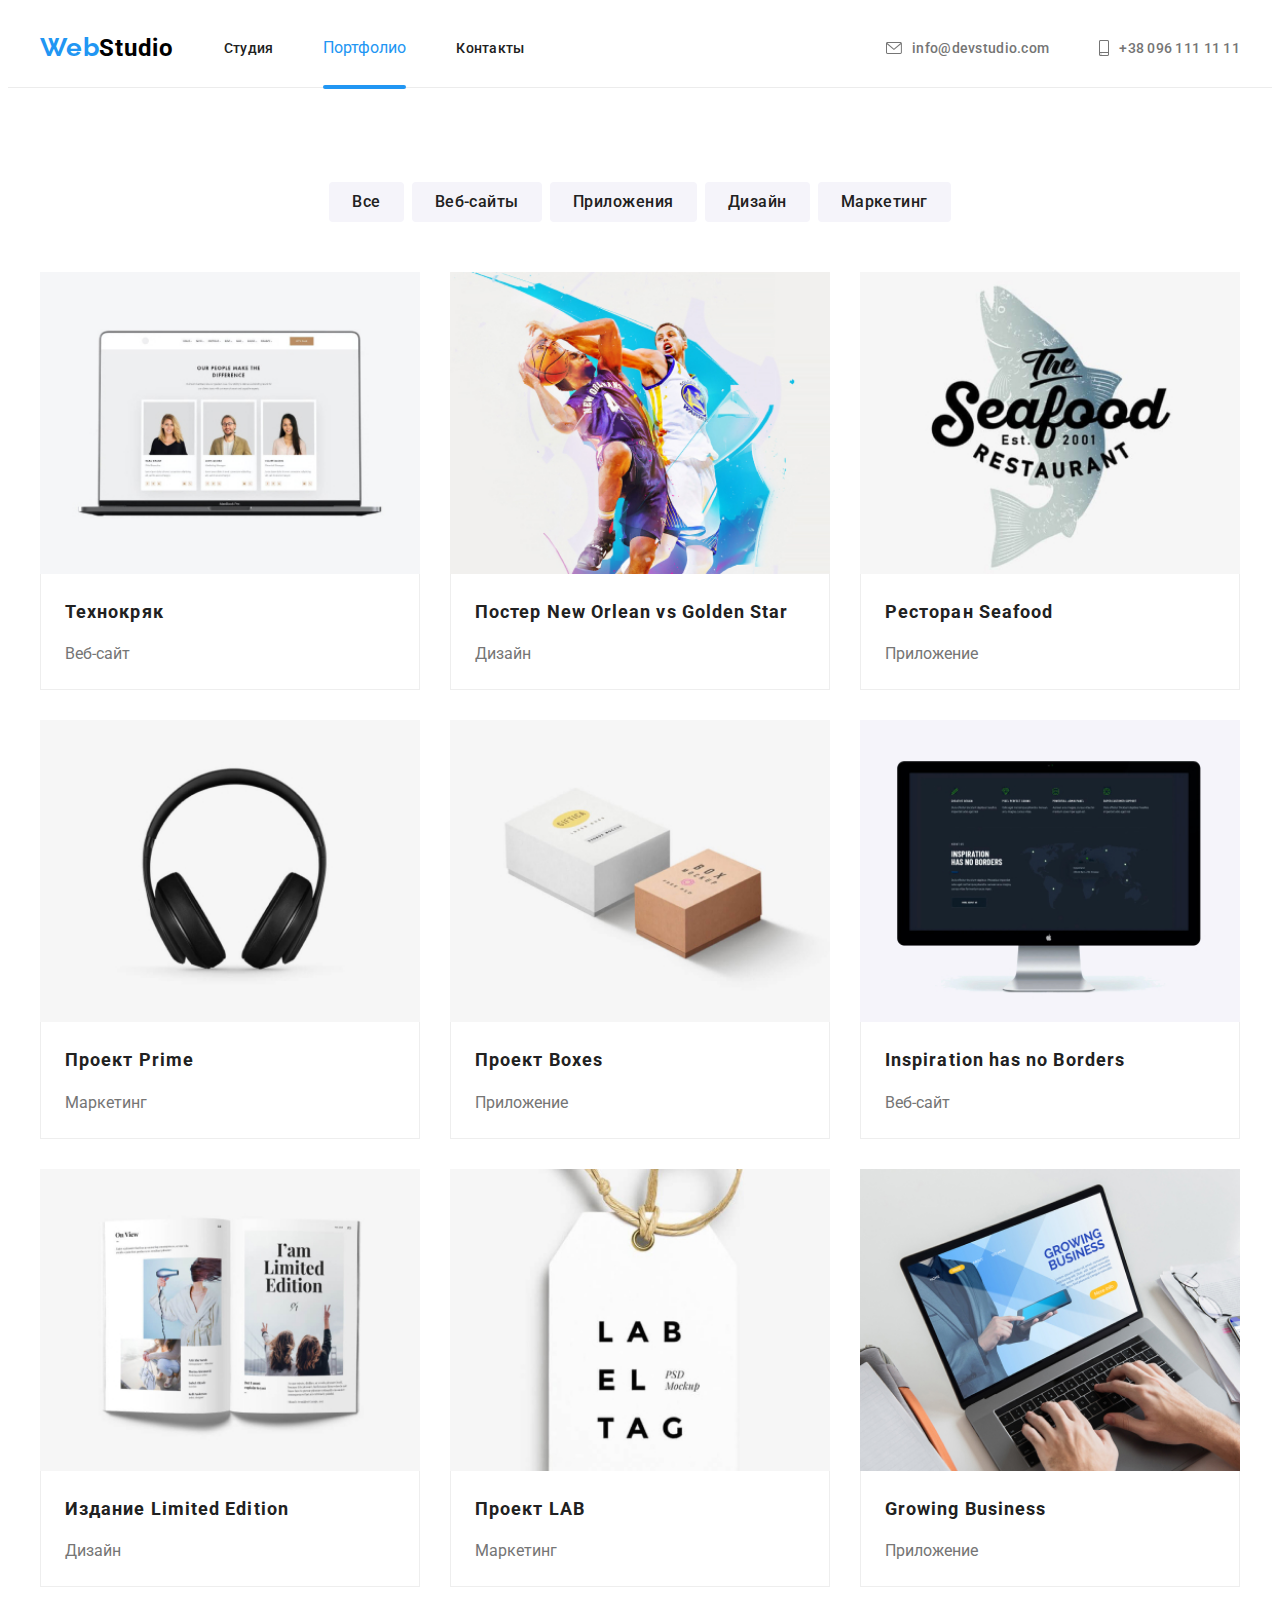
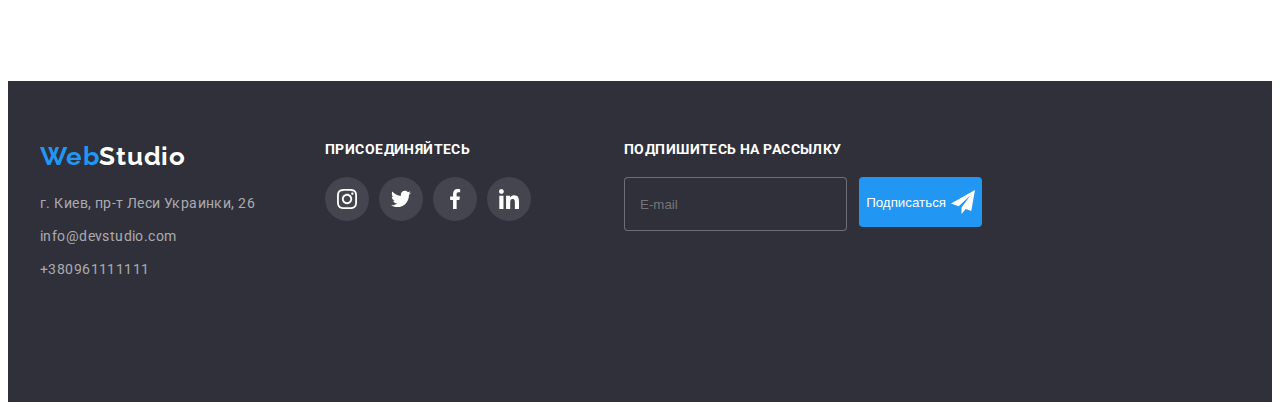
==== commit 7644a6a9: "add portfolio images" ====
--- a/portfolio.html
+++ b/portfolio.html
@@ -93,7 +93,13 @@
         </ul>
         <ul class="works-list">
             <li class="cards"><a href="" class="link cards-link">
-                <div class="thumb-cards"><img src="./IMG/img-0.png" alt="комп">
+                <div class="thumb-cards">
+                    <img 
+                    srcset="./IMG/card1-1x.jpg 1x,
+                    ./IMG/card1-2x.jpg 2x"
+                    src="./IMG/card1.png" 
+                    alt="комп"
+                    width="370">
                     <p class="overlay-portfolio">
                     Ресурс предлагает комплексные предложения с разным уровнем функционала и сервисов. Все это позволит посетителю получить исчерпывающие сведения о компании или частном лице.
                 </p>
@@ -101,7 +107,11 @@
                 <div class="works-underline"><h3 class="upperphotounderline">Технокряк</h3>
             <p class="bottomphotounderline">Веб-сайт</p></div></a></li>
             <li class="cards"><a href="" class="link cards-link">
-                <div class="thumb-cards"><img src="./IMG/img-10.jpg" alt="баскетбол">
+                <div class="thumb-cards">
+                    <img 
+                    srcset="./IMG/card2-1x.jpg 1x,
+                    ./IMG/card2-2x.jpg 2x"
+                    src="./IMG/card2.jpg" alt="баскетбол" width="370">
                     <p class="overlay-portfolio">
                     Ресурс предлагает комплексные предложения с разным уровнем функционала и сервисов. Все это позволит посетителю получить исчерпывающие сведения о компании или частном лице.
                 </p>
@@ -111,19 +121,22 @@
             
 
             <li class="cards"><a href="" class="link cards-link">
-                <div class="thumb-cards"><img src="./IMG/img-11.jpg" alt="рыба">
+                <div class="thumb-cards">
+                    <img 
+                    srcset="./IMG/card3-1x.jpg 1x,
+                    ./IMG/card3-2x.jpg 2x"
+                    src="./IMG/card3.jpg" alt="рыба" width="370">
                 <p class="overlay-portfolio">
                     Ресурс предлагает комплексные предложения с разным уровнем функционала и сервисов. Все это позволит посетителю получить исчерпывающие сведения о компании или частном лице.
                 </p></div>
                 <div class="works-underline"><h3 class="upperphotounderline">Ресторан Seafood</h3>
             <p class="bottomphotounderline">Приложение</p></div></a></li>
-
-
-
-
-
-            <li class="cards"><a href="" class="link cards-link">
-                <div class="thumb-cards"><img src="./IMG/img-12.jpg" alt="наушники">
+            <li class="cards"><a href="" class="link cards-link">
+                <div class="thumb-cards">
+                    <img 
+                    srcset="./IMG/card4-1x.jpg 1x,
+                    ./IMG/card4-2x.jpg 2x"
+                    src="./IMG/card4.jpg" alt="наушники" width="370">
                 <p class="overlay-portfolio">
                     Ресурс предлагает комплексные предложения с разным уровнем функционала и сервисов. Все это позволит посетителю получить исчерпывающие сведения о компании или частном лице.
                 </p></div>
@@ -132,7 +145,11 @@
 
 
             <li class="cards"><a href="" class="link cards-link">
-                <div class="thumb-cards"><img src="./IMG/img-5.jpg" alt="коробки"><p class="overlay-portfolio">
+                <div class="thumb-cards">
+                    <img 
+                    srcset="./IMG/card5-1x.jpg 1x,
+                    ./IMG/card5-2x.jpg 2x"
+                    src="./IMG/card5.jpg" alt="коробки" width="370"><p class="overlay-portfolio">
                     Ресурс предлагает комплексные предложения с разным уровнем функционала и сервисов. Все это позволит посетителю получить исчерпывающие сведения о компании или частном лице.
                 </p></div>
                 <div class="works-underline"><h3 class="upperphotounderline">Проект Boxes</h3>
@@ -140,7 +157,11 @@
 
 
             <li class="cards"><a href="" class="link cards-link">
-                <div class="thumb-cards"><img src="./IMG/img-6.jpg" alt="мак"><p class="overlay-portfolio">
+                <div class="thumb-cards">
+                    <img 
+                    srcset="./IMG/card6-1x.jpg 1x,
+                    ./IMG/card6-2x.jpg 2x"
+                    src="./IMG/card6.jpg" alt="мак" width="370"><p class="overlay-portfolio">
                     Ресурс предлагает комплексные предложения с разным уровнем функционала и сервисов. Все это позволит посетителю получить исчерпывающие сведения о компании или частном лице.
                 </p></div>
                 <div class="works-underline"><h3 class="upperphotounderline">Inspiration has no Borders</h3>
@@ -148,7 +169,11 @@
 
 
             <li class="cards"><a href="" class="link cards-link">
-                <div class="thumb-cards"><img src="./IMG/img-7.jpg" alt="журнал"><p class="overlay-portfolio">
+                <div class="thumb-cards">
+                    <img 
+                    srcset="./IMG/card7-1x.jpg 1x,
+                    ./IMG/card7-2x.jpg 2x"
+                    src="./IMG/card7.jpg" alt="журнал" width="370"><p class="overlay-portfolio">
                     Ресурс предлагает комплексные предложения с разным уровнем функционала и сервисов. Все это позволит посетителю получить исчерпывающие сведения о компании или частном лице.
                 </p></div>
                 <div class="works-underline"><h3 class="upperphotounderline">Издание Limited Edition</h3>
@@ -156,7 +181,11 @@
 
 
             <li class="cards"><a href="" class="link cards-link">
-                <div class="thumb-cards"><img src="./IMG/img-8.jpg" alt="бирка"><p class="overlay-portfolio">
+                <div class="thumb-cards">
+                    <img 
+                    srcset="./IMG/card8-1x.jpg 1x,
+                    ./IMG/card8-2x.jpg 2x"
+                    src="./IMG/card8.jpg" alt="бирка" width="370"><p class="overlay-portfolio">
                     Ресурс предлагает комплексные предложения с разным уровнем функционала и сервисов. Все это позволит посетителю получить исчерпывающие сведения о компании или частном лице.
                 </p></div>
                 <div class="works-underline"><h3 class="upperphotounderline">Проект LAB</h3>
@@ -164,7 +193,11 @@
 
 
             <li class="cards"><a href="" class="link cards-link">
-                <div class="thumb-cards"><img src="./IMG/img-9.jpg" alt="макпро"><p class="overlay-portfolio">
+                <div class="thumb-cards">
+                    <img
+                    srcset="./IMG/card9-1x.jpg 1x,
+                    ./IMG/card9-2x.jpg 2x"
+                    src="./IMG/card9.jpg" alt="макпро" width="370"><p class="overlay-portfolio">
                     Ресурс предлагает комплексные предложения с разным уровнем функционала и сервисов. Все это позволит посетителю получить исчерпывающие сведения о компании или частном лице.
                 </p></div>
                 <div class="works-underline"><h3 class="upperphotounderline">Growing Business</h3>
--- a/css/main.min.css
+++ b/css/main.min.css
@@ -1 +1 @@
-:root{--paragraphtextcolor: #757575;--titletextcolor: #212121;--accent: #2196F3;--cardsbcg: #FFFFFF;--teambcg: #F5F4FA;--headerbgc: #FFFFFF;--herobcg: #2F303A;--solutionsbcg: #FFFFFF;--worksbcg: #FFFFFF;--footerbcg: #2F303A;--timingfunction: cubic-bezier(0.4, 0, 0.2, 1)}p,h1,h2,h3,h4,h5,h6{margin:0}ul,ol{margin:0;padding-left:0}button{cursor:pointer}img{display:block;max-width:100%;height:auto;width:100%}body{font-family:"Roboto",sans-serif;color:#757575;background-color:#fff}ul{padding:0px;margin:0px;list-style:none}h2{margin-top:0px}h3{margin-top:0px;margin-bottom:9.4px}.container{width:100%;margin:0 auto;padding-left:15px;padding-right:15px}@media screen and (max-width: 480px){.container{width:480px}}@media screen and (max-width: 1200px){.container{width:1200px}}@media screen and (min-width: 480px){.container{width:480px}}@media screen and (min-width: 768px){.container{width:768px}}@media screen and (min-width: 1200px){.container{width:1200px}}.backdrop{position:fixed;width:1600x;top:0;left:0;right:0;bottom:0;background-color:rgba(0,0,0,.2);transition:opacity 250ms,visibility 250ms}.is-hidden{visibility:hidden;opacity:0;pointer-events:none}.modal{position:absolute;top:50%;left:50%;transform:translate(-50%, -50%);width:528px;min-height:581px;padding:40px;background-color:#fff;opacity:1;border-radius:4px;box-shadow:0px 1px 3px rgba(0,0,0,.12),0px 1px 1px rgba(0,0,0,.14),0px 2px 1px rgba(0,0,0,.2)}.input-field{position:relative}.input-icon{position:absolute;left:12px;top:50%;transform:translateY(-50%);transition:fill 250ms var(--timingfunction)}.modal-input:focus+.input-icon{fill:var(--accent)}.modal-input:hover+.input-icon{fill:var(--accent)}.button-modal-close{position:absolute;margin:0;padding:0;top:8px;right:8px;width:30px;height:30px;display:flex;align-items:center;justify-content:center;padding:0;background-color:#fff;border:1px solid rgba(0,0,0,.1);border-radius:50%}.button-modal-close:hover,.button-modal-close:focus{fill:#2196f3}.button-close-icon{height:18px;width:18px}.modal-title{text-align:center;font-weight:700;font-size:20px;line-height:1.15;text-align:center;color:#212121;margin-bottom:12px}.userdata{display:flex;flex-direction:column}.modal-input{width:100%;height:40px;border:1px solid rgba(33,33,33,.2);border-radius:4px;padding-left:35px;outline:none;transition:border-color 250ms var(--timingfunction)}.modal-input:hover,.modal-input:focus{border-color:var(--accent)}.modal-label{font-size:12px;line-height:1.166;letter-spacing:.01em;margin-bottom:4px;color:#757575}.modal-field{display:flex;flex-direction:column;margin-bottom:10px}.modal-field.comment{margin-bottom:20px}.modal-comments{width:448px;height:120px;border:1px solid rgba(33,33,33,.2);border-radius:4px;resize:none;padding:12px 16px;outline:none;transition:border-color 250ms var(--timingfunction)}.modal-comments:hover,.modal-comments:focus{border-color:var(--accent)}.checkbox-field{display:flex;margin:auto;margin-bottom:30px}.policy-text{display:flex;font-weight:400;font-size:14px;line-height:1.71;letter-spacing:.03em;margin-right:8px;align-items:center;color:#757575}.policy-text::before{content:"";width:16px;height:15px;border:2px solid #212121;border-radius:3px;margin-right:8px}.policy-terms{font-weight:400;font-size:14px;line-height:1.71;letter-spacing:.03em;text-decoration-line:underline;color:#2196f3}.checkbox:checked+.policy-text::before{background-color:var(--accent);background-image:url(../IMG/checkbox.svg);background-repeat:no-repeat;background-position:center;border:none}.visually-hidden{position:absolute;white-space:nowrap;width:1px;height:1px;overflow:hidden;border:0;padding:0;clip:rect(0 0 0 0);clip-path:inset(50%);margin:-1px}.modal-button{width:200px;height:50px;margin:auto;padding:10px 56px;font-weight:700;font-size:16px;line-height:1.88px;letter-spacing:.06em;border:rgba(0,0,0,0);box-shadow:0px 4px 4px rgba(0,0,0,.15);border-radius:4px;color:#fff;background-color:var(--accent);box-shadow:0px 1px 3px rgba(0,0,0,.12),0px 1px 1px rgba(0,0,0,.14),0px 2px 1px rgba(0,0,0,.2)}.header{border-bottom:1px solid #ececec;background-color:var(--headerbgc)}.header>.container{display:flex}.site-nav{display:flex;align-items:center}.logo{font-family:"Raleway";font-weight:700;font-size:24px;line-height:1.16;letter-spacing:.03em;color:var(--accent)}@media screen and (min-width: 1200px){.logo{font-family:"Raleway";font-weight:700;font-size:26px;line-height:1.19;letter-spacing:.03em}}.logo1{color:#000}.logo-header{font-weight:700;font-size:24px;line-height:1.16;text-align:center;letter-spacing:.03em;text-decoration:none;margin-right:50px}.nav{display:flex;align-items:center}@media screen and (max-width: 780px){.nav{display:none}}.nav__link{padding-top:30px;padding-bottom:30px;display:inline-block;font-weight:500;font-size:14px;line-height:16px;letter-spacing:.02em;text-decoration:none;color:#212121;cursor:pointer;transition:color 250ms var(--timingfunction)}.nav__link:hover,.nav__link:focus{color:var(--accent)}.nav__link-current{padding-top:30px;padding-bottom:30px;display:inline-block;color:var(--accent);text-decoration:none;transition:color 250ms var(--timingfunction)}.nav__link-current::after{content:"";display:block;position:absolute;bottom:-2px;width:100%;height:4px;border-radius:2px;opacity:1;background-color:#2196f3;transition:opacity 2000ms var(--timingfunction)}.nav__item{position:relative;padding:0px}.nav__item+.nav__item{margin-left:50px}.link{text-decoration:none}.contacts{align-items:center;margin-left:auto;padding-top:21px;padding-bottom:21px}@media screen and (max-width: 768px){.contacts{display:none}}@media screen and (min-width: 1200px){.contacts{display:inline-flex}}.contacts__item{margin-bottom:10px}.contacts__item:last-child{margin-bottom:0px}@media screen and (min-width: 1200px){.contacts__item{display:inline-flex;align-items:center;margin-left:50px;margin-bottom:0px}}.contacts__icon{margin-right:10px;fill:currentColor}.contacts__link{display:flex;align-items:center;text-decoration:none;font-weight:500;font-size:14px;line-height:16px;letter-spacing:.02em;color:#757575;transition:color 250ms var(--timingfunction)}.contacts__link:hover,.contacts__link:focus{color:var(--accent)}.mob-menu{position:fixed;background-color:#fff;z-index:1;top:0px;left:0;width:100vw;height:100vh;padding-top:48px;padding-bottom:48px;padding:0;margin:0 auto}.mob-btn{display:block;margin-left:auto;background-color:rgba(0,0,0,0);border:none;margin-top:10px;margin-right:15px;margin-bottom:10px}.mob-btn:hover,.mob-btn:focus{fill:var(--accent)}@media screen and (min-width: 768px){.menu-open-btn{display:none}}.mob-nav{margin-left:40px}.mob-nav-item{margin-bottom:32px}.mob-nav-item:last-child{margin-bottom:306px}.mob-nav-link{font-weight:500;font-size:40px;line-height:47px;letter-spacing:.02em;color:#212121;transition:color 250ms var(--timingfunction)}.mob-nav-link:hover,.mob-nav-link:focus{color:var(--accent)}.mob-contacts{margin-left:40px}.mob-contacts-item{margin-bottom:32px}.mob-contacts-item:last-child{margin-bottom:64px}.mob-contacts-tel{font-weight:500;font-size:34px;line-height:1.17;letter-spacing:.02em;color:#2196f3}.mob-contacts-mail{font-weight:500;font-size:24px;line-height:28px;letter-spacing:.02em;color:#757575}.mob-social{display:inline-flex;margin-left:40px;margin-top:20px}.mob-social-item{padding-right:10px;border-right:1px solid rgba(33,33,33,.2);margin-left:10px}.mob-social-item:last-child{border:none}.mob-social-item:first-child{margin:0}.mob-social-link{font-weight:500;font-size:18px;line-height:1.22;letter-spacing:.02em;color:#2196f3}.hero{padding-top:200px;padding-bottom:200px;text-align:center}.hero .conteiner{display:flex;width:100%;padding:0}@media screen and (min-width: 768px){.hero .conteiner{width:768px;padding-left:15px;padding-right:15px}}@media screen and (min-width: 1200px){.hero .conteiner{width:1200px}}.hero-title{max-width:696px;margin:auto;margin-bottom:30px;line-height:1.36;font-weight:900;font-size:44px;letter-spacing:.06em;text-transform:uppercase;text-align:center;color:#fff}.hero .button{min-width:200px;padding:10px 32px;border:0px solid rgba(0,0,0,0);text-align:center}.button{font-weight:700;font-size:16px;line-height:1.88;text-align:center;letter-spacing:.06em;font-family:inherit;color:#fff;background-color:var(--accent);border-radius:4px;cursor:pointer}.background{background:var(--herobcg);background-image:linear-gradient(to right, rgba(47, 48, 58, 0.4), rgba(47, 48, 58, 0.4)),url(../IMG/hero-mob.jpg);background-size:cover;background-repeat:no-repeat;background-position:center;margin-left:auto;margin-right:auto;max-width:1600px}@media(min-device-pixel-ratio: 2),(min-resolution: 192dpi),(min-resolution: 2dppx){.background{background-image:linear-gradient(to right, rgba(47, 48, 58, 0.4), rgba(47, 48, 58, 0.4)),url(../img/hero-mob-2x.jpg)}}@media screen and (min-width: 768px){.background{padding:280px 70px 234px;background-image:linear-gradient(to right, rgba(47, 48, 58, 0.4), rgba(47, 48, 58, 0.4)),url(../img/hero-tab.jpg)}}@media screen and (min-width: 768px)and (min-device-pixel-ratio: 2),screen and (min-width: 768px)and (min-resolution: 192dpi),screen and (min-width: 768px)and (min-resolution: 2dppx){.background{background-image:linear-gradient(to right, rgba(47, 48, 58, 0.4), rgba(47, 48, 58, 0.4)),url(../img/hero-tab-2x.jpg)}}@media screen and (min-width: 1200px){.background{padding:272px 96px 206px 96px;background-image:linear-gradient(to right, rgba(47, 48, 58, 0.4), rgba(47, 48, 58, 0.4)),url(../img/hero.jpg)}}@media screen and (min-width: 1200px)and (min-device-pixel-ratio: 2),screen and (min-width: 1200px)and (min-resolution: 192dpi),screen and (min-width: 1200px)and (min-resolution: 2dppx){.background{background-image:linear-gradient(to right, rgba(47, 48, 58, 0.4), rgba(47, 48, 58, 0.4)),url(../img/hero-bg-2x.jpg)}}.section-solutions{padding-top:60px;padding-bottom:60px;background-color:var(--solutionsbcg)}@media screen and (min-width: 1200px){.section-solutions{padding-top:94px;padding-bottom:94px}}.solutionspar{display:flex;flex-wrap:wrap;gap:30px}.solutionspar .item{display:block;max-width:100%;height:auto;width:100%}@media screen and (min-width: 768px){.solutionspar .item{width:calc((100% - 30px)/2)}}@media screen and (min-width: 1200px){.solutionspar .item{width:calc((100% - 90px)/4)}}.solutionspar .item::before{display:block;min-height:120px;content:"";height:40px;margin-bottom:30px;background-color:#f5f4fa}.icon-antenna::before{background-repeat:no-repeat;background-position:center;background-image:url(../IMG/antenna.svg)}.icon-clock::before{background-repeat:no-repeat;background-position:center;background-image:url(../IMG/clock.svg)}.icon-diagramma::before{background-repeat:no-repeat;background-position:center;background-image:url(../IMG/vector.svg)}.icon-austronaut::before{background-repeat:no-repeat;background-position:center;background-image:url(../IMG/astronaut.svg)}.solutions-title{color:var(--titletextcolor);font-weight:700;font-size:14px;line-height:1.14;letter-spacing:.03em;text-transform:uppercase}@media screen and (max-width: 480px){.solutions-title{text-align:center}}.solutions-text{font-weight:400;font-size:14px;line-height:1.71;color:var(--paragraphtextcolor)}.section-title{margin-bottom:50px;color:var(--titletextcolor);text-align:center;font-weight:700;font-size:36px;line-height:1.16;text-align:center;letter-spacing:.03em;color:var(--titletextcolor)}.whatwedo{display:flex}.section-whatwedo{padding-bottom:94px}@media screen and (max-width: 1200px){.section-whatwedo{display:none}}.whatwedo .item{display:block}.whatwedo .item+.item{margin-left:30px}.thumb-whatwedo{position:relative}.photo-sign{display:flex;position:absolute;padding:0;margin:0;bottom:0;left:0;width:100%;height:70px;background:rgba(47,48,58,.8);font-weight:700;font-size:14px;line-height:1.14;letter-spacing:.03em;text-transform:uppercase;align-items:center;justify-content:center;color:#fff}.team{padding-top:60px;padding-bottom:60px;background-color:var(--teambcg)}@media screen and (min-width: 1200px){.team{padding-top:94px;padding-bottom:94px}}.team-list{display:flex;flex-wrap:wrap;gap:30px}.team-list .cards{display:block;max-width:100%;height:auto;width:100%;background-color:#fff;box-shadow:0px 1px 3px rgba(0,0,0,.12),0px 1px 1px rgba(0,0,0,.14),0px 2px 1px rgba(0,0,0,.2);border-radius:0px 0px 4px 4px}@media screen and (min-width: 768px){.team-list .cards{width:calc((100% - 30px)/2)}}@media screen and (min-width: 1200px){.team-list .cards{width:calc((100% - 90px)/4)}}.team-underline{padding-top:30px;padding-bottom:30px}.team .upperphotounderline{text-align:center;font-weight:500;font-size:16px;line-height:1.19;color:var(--titletextcolor)}.team .bottomphotounderline{text-align:center;font-size:16px;line-height:1.19;margin-bottom:16px;color:var(--paragraphtextcolor)}.social-info{display:flex;justify-content:center}.social{width:44px;height:44px;margin-right:10px}.social .item:last-child{margin-right:0px}.social-link{display:flex;width:100%;height:100%;border-radius:50%;align-items:center;justify-content:center;fill:#afb1b8;transition:fill 250ms var(--timingfunction),background-color 250ms var(--timingfunction)}.social-link:hover,.social-link:focus{background-color:var(--accent);fill:#fff}.clients{padding-top:60px;padding-bottom:60px}@media screen and (min-width: 1200px){.clients{padding-top:94px;padding-bottom:94px}}.clients-info{display:flex;flex-wrap:wrap;gap:30px}.clients-logo{display:block;max-width:100%;height:auto;width:100%;margin-right:0 auto}@media screen and (min-width: 480px){.clients-logo{width:calc((100% - 30px)/2)}}@media screen and (min-width: 768px){.clients-logo{width:calc((100% - 60px)/3)}}@media screen and (min-width: 1200px){.clients-logo{width:calc((100% - 150px)/6)}}.clients-link{display:flex;align-items:center;height:92px;justify-content:center;border:1px solid #afb1b8;border-radius:4px;transition:border-color 250ms var(--timingfunction)}.clients-link:hover,.clients-link:focus{border-color:var(--accent)}.clients-icons{fill:#afb1b8;transition:fill 250ms var(--timingfunction)}.clients-link:hover .clients-icons,.clients-link:focus .clients-icons{fill:var(--accent)}.nav-portfolio .button{background-color:#f5f4fa;font-weight:500;font-size:16px;line-height:1.62;text-align:center;letter-spacing:.03em;padding:6px 22px;border:1px solid rgba(0,0,0,0);transition:background-color 250ms var(--timingfunction),box-shadow 250ms var(--timingfunction);color:#212121}.nav-portfolio button:hover,.nav-portfolio button:focus{box-shadow:0px 3px 1px rgba(0,0,0,.1),0px 1px 2px rgba(0,0,0,.08),0px 2px 2px rgba(0,0,0,.12);border-radius:4px;color:#fff;background-color:var(--accent)}.main-portfolio{background-color:var(--worksbcg);padding-top:94px;padding-bottom:94px}.nav-portfolio{justify-content:center;margin-bottom:50px;display:flex;background-color:#fff;gap:8px}@media screen and (max-width: 768px){.nav-portfolio{display:flex;flex-wrap:wrap;justify-content:flex-start;display:inline-flex}}.nav .item{position:relative}.thumb-cards{position:relative;overflow:hidden}.overlay-portfolio{position:absolute;top:0;width:100%;height:100%;padding:63px 24px;font-family:"Roboto";font-style:normal;font-weight:400;font-size:18px;line-height:1.56;letter-spacing:.03em;background-color:rgba(33,150,243,.9);color:#fff;transform:translateY(101%);transition:transform 250ms var(--timingfunction)}.cards-link:hover .overlay-portfolio{transform:translate(0)}.overlay-portfolio:hover{transform:translateY(0)}.works{padding-bottom:60px}@media screen and (min-width: 1200px){.works{padding-bottom:94px}}.works-list{display:flex;flex-wrap:wrap;gap:30px}.works-list .cards{display:block;width:100%;height:auto;width:100%}@media screen and (min-width: 768px){.works-list .cards{width:calc((100% - 30px)/2)}}@media screen and (min-width: 1200px){.works-list .cards{width:calc((100% - 60px)/3)}}.cards-link{display:block;cursor:pointer;transition:box-shadow;transition-duration:2500ms;transition-timing-function:cubic-bezier(0.23, 1, 0.32, 1)}.cards-link:hover,.cards-link:focus{box-shadow:0px 4px 4px 0px rgba(0,0,0,.25)}.works-underline{padding:20px 24px;border-bottom:1px solid #eee;border-right:1px solid #eee;border-left:1px solid #eee}.works-list .upperphotounderline{font-weight:700;font-size:18px;line-height:2;letter-spacing:.06em;color:var(--titletextcolor)}.works-list .bottomphotounderline{font-size:16px;line-height:1.88;color:var(--paragraphtextcolor)}.footer{padding-top:60px;padding-bottom:60px;padding-left:0;padding-right:0;background-color:var(--footerbcg)}.footer-logo{font-weight:700;font-size:24px;line-height:1.16;text-align:center;letter-spacing:.03em;display:inline-block;margin-bottom:20px;text-decoration:none}@media screen and (min-width: 1200px){.footer-logo{font-family:"Raleway";font-weight:700;font-size:26px;line-height:1.19;letter-spacing:.03em}}.logo2{font-family:"Raleway";font-style:normal;font-weight:700;font-size:26px;line-height:1.19;letter-spacing:.03em;color:#fff}.footercontacts{margin-right:auto}.footercontacts__item:not(:last-child){margin-bottom:9px}.footercontacts__connect:hover,.footercontacts__connect:focus{color:var(--accent);transition:250ms var(--timingfunction)}.footercontacts__connect{font-style:normal;font-weight:400;font-size:14px;line-height:1.71;letter-spacing:.03em;color:rgba(255,255,255,.6);text-decoration:none;transition:color 250ms var(--timingfunction)}.footer .container{align-items:center}@media screen and (min-width: 1200px){.footer .container{display:flex}}@media screen and (max-width: 768px){.adress{text-align:center;margin-right:0;margin-bottom:60px}}@media screen and (min-width: 768px){.adress{text-align:center;margin-right:165px}}.footer-title{font-weight:700;font-size:14px;line-height:16px;letter-spacing:.03em;text-transform:uppercase;margin-bottom:20px;color:#fff}@media screen and (max-width: 1199px){.footer-title{text-align:center}}.footer-join{display:block;padding-left:0}@media screen and (max-width: 768px){.footer-join{margin-bottom:60px}}.soc{display:flex;justify-content:center;fill:#fff}.soc__footer{margin-left:10px;width:44px;height:44px}.soc__footer:first-child{margin-left:0px}.soc__link{display:flex;width:100%;height:100%;border-radius:50%;align-items:center;justify-content:center;background-color:rgba(255,255,255,.1);fill:#fff;transition:background-color 250ms var(--timingfunction)}.soc__link:hover,.soc__link:focus{background-color:var(--accent)}.soc__icons{fill:#fff}.footer-submit{margin-left:auto;align-items:baseline;justify-content:center}@media screen and (min-width: 1200px){.footer-submit{margin-left:93px}}@media screen and (max-width: 1199px){.footer-form{display:flex;flex-direction:column;align-items:center}}@media screen and (min-width: 1200px){.footer-form{display:flex;width:358px}}.footer-submit__email{height:50px;border:1px solid rgba(255,255,255,.3);border-radius:4px;background-color:var(--footerbcg);margin-right:12px;padding-left:15px;color:#fff}@media screen and (min-width: 480px){.footer-submit__email{width:450px}}@media screen and (min-width: 768px){.footer-submit__email{width:450px}}@media screen and (max-width: 1199px){.footer-submit__email{width:358px;margin-bottom:20px}}.footer-submit__button{display:inline-flex;width:200px;height:50px;border:rgba(0,0,0,0);align-items:center;justify-content:center;border-radius:4px;border:1px solid rgba(0,0,0,0);color:#fff;background-color:var(--accent)}.footer-submit__button::after{display:block;content:"";width:24px;height:24px;margin-left:5px;background-repeat:no-repeat;background-position:center;background-image:url(../IMG/iconsend.svg)}@media screen and (min-width: 1200px){.container-tab{display:flex;margin:auto}}.container-mob{justify-content:center}@media screen and (min-width: 768px){.container-mob{display:flex;margin-bottom:60px}}/*# sourceMappingURL=main.min.css.map */+:root{--paragraphtextcolor: #757575;--titletextcolor: #212121;--accent: #2196F3;--cardsbcg: #FFFFFF;--teambcg: #F5F4FA;--headerbgc: #FFFFFF;--herobcg: #2F303A;--solutionsbcg: #FFFFFF;--worksbcg: #FFFFFF;--footerbcg: #2F303A;--timingfunction: cubic-bezier(0.4, 0, 0.2, 1)}p,h1,h2,h3,h4,h5,h6{margin:0}ul,ol{margin:0;padding-left:0}button{cursor:pointer}img{display:block;max-width:100%;height:auto;width:100%}body{font-family:"Roboto",sans-serif;color:#757575;background-color:#fff}ul{padding:0px;margin:0px;list-style:none}h2{margin-top:0px}h3{margin-top:0px;margin-bottom:9.4px}.container{width:100%;margin:0 auto;padding-left:15px;padding-right:15px}@media screen and (max-width: 480px){.container{width:480px}}@media screen and (max-width: 1200px){.container{width:1200px}}@media screen and (min-width: 480px){.container{width:480px}}@media screen and (min-width: 768px){.container{width:768px}}@media screen and (min-width: 1200px){.container{width:1200px}}.backdrop{position:fixed;width:1600x;top:0;left:0;right:0;bottom:0;background-color:rgba(0,0,0,.2);transition:opacity 250ms,visibility 250ms}.is-hidden{visibility:hidden;opacity:0;pointer-events:none}.modal{position:absolute;top:50%;left:50%;transform:translate(-50%, -50%);width:528px;min-height:581px;padding:40px;background-color:#fff;opacity:1;border-radius:4px;box-shadow:0px 1px 3px rgba(0,0,0,.12),0px 1px 1px rgba(0,0,0,.14),0px 2px 1px rgba(0,0,0,.2)}.input-field{position:relative}.input-icon{position:absolute;left:12px;top:50%;transform:translateY(-50%);transition:fill 250ms var(--timingfunction)}.modal-input:focus+.input-icon{fill:var(--accent)}.modal-input:hover+.input-icon{fill:var(--accent)}.button-modal-close{position:absolute;margin:0;padding:0;top:8px;right:8px;width:30px;height:30px;display:flex;align-items:center;justify-content:center;padding:0;background-color:#fff;border:1px solid rgba(0,0,0,.1);border-radius:50%}.button-modal-close:hover,.button-modal-close:focus{fill:#2196f3}.button-close-icon{height:18px;width:18px}.modal-title{text-align:center;font-weight:700;font-size:20px;line-height:1.15;text-align:center;color:#212121;margin-bottom:12px}.userdata{display:flex;flex-direction:column}.modal-input{width:100%;height:40px;border:1px solid rgba(33,33,33,.2);border-radius:4px;padding-left:35px;outline:none;transition:border-color 250ms var(--timingfunction)}.modal-input:hover,.modal-input:focus{border-color:var(--accent)}.modal-label{font-size:12px;line-height:1.166;letter-spacing:.01em;margin-bottom:4px;color:#757575}.modal-field{display:flex;flex-direction:column;margin-bottom:10px}.modal-field.comment{margin-bottom:20px}.modal-comments{width:448px;height:120px;border:1px solid rgba(33,33,33,.2);border-radius:4px;resize:none;padding:12px 16px;outline:none;transition:border-color 250ms var(--timingfunction)}.modal-comments:hover,.modal-comments:focus{border-color:var(--accent)}.checkbox-field{display:flex;margin:auto;margin-bottom:30px}.policy-text{display:flex;font-weight:400;font-size:14px;line-height:1.71;letter-spacing:.03em;margin-right:8px;align-items:center;color:#757575}.policy-text::before{content:"";width:16px;height:15px;border:2px solid #212121;border-radius:3px;margin-right:8px}.policy-terms{font-weight:400;font-size:14px;line-height:1.71;letter-spacing:.03em;text-decoration-line:underline;color:#2196f3}.checkbox:checked+.policy-text::before{background-color:var(--accent);background-image:url(../IMG/checkbox.svg);background-repeat:no-repeat;background-position:center;border:none}.visually-hidden{position:absolute;white-space:nowrap;width:1px;height:1px;overflow:hidden;border:0;padding:0;clip:rect(0 0 0 0);clip-path:inset(50%);margin:-1px}.modal-button{width:200px;height:50px;margin:auto;padding:10px 56px;font-weight:700;font-size:16px;line-height:1.88px;letter-spacing:.06em;border:rgba(0,0,0,0);box-shadow:0px 4px 4px rgba(0,0,0,.15);border-radius:4px;color:#fff;background-color:var(--accent);box-shadow:0px 1px 3px rgba(0,0,0,.12),0px 1px 1px rgba(0,0,0,.14),0px 2px 1px rgba(0,0,0,.2)}.header{border-bottom:1px solid #ececec;background-color:var(--headerbgc)}.header>.container{display:flex}.site-nav{display:flex;align-items:center}.logo{font-family:"Raleway";font-weight:700;font-size:24px;line-height:1.16;letter-spacing:.03em;color:var(--accent)}@media screen and (min-width: 1200px){.logo{font-family:"Raleway";font-weight:700;font-size:26px;line-height:1.19;letter-spacing:.03em}}.logo1{color:#000}.logo-header{font-weight:700;font-size:24px;line-height:1.16;text-align:center;letter-spacing:.03em;text-decoration:none;margin-right:50px}.nav{display:flex;align-items:center}@media screen and (max-width: 767px){.nav{display:none}}.nav__link{padding-top:30px;padding-bottom:30px;display:inline-block;font-weight:500;font-size:14px;line-height:16px;letter-spacing:.02em;text-decoration:none;color:#212121;cursor:pointer;transition:color 250ms var(--timingfunction)}.nav__link:hover,.nav__link:focus{color:var(--accent)}.nav__link-current{padding-top:30px;padding-bottom:30px;display:inline-block;color:var(--accent);text-decoration:none;transition:color 250ms var(--timingfunction)}.nav__link-current::after{content:"";display:block;position:absolute;bottom:-2px;width:100%;height:4px;border-radius:2px;opacity:1;background-color:#2196f3;transition:opacity 2000ms var(--timingfunction)}.nav__item{position:relative;padding:0px}.nav__item+.nav__item{margin-left:50px}.link{text-decoration:none}.contacts{align-items:center;margin-left:auto;padding-top:21px;padding-bottom:21px}@media screen and (max-width: 767px){.contacts{display:none}}@media screen and (min-width: 1200px){.contacts{display:inline-flex}}.contacts__item{margin-bottom:10px}.contacts__item:last-child{margin-bottom:0px}@media screen and (min-width: 1200px){.contacts__item{display:inline-flex;align-items:center;margin-left:50px;margin-bottom:0px}}.contacts__icon{margin-right:10px;fill:currentColor}.contacts__link{display:flex;align-items:center;text-decoration:none;font-weight:500;font-size:14px;line-height:16px;letter-spacing:.02em;color:#757575;transition:color 250ms var(--timingfunction)}.contacts__link:hover,.contacts__link:focus{color:var(--accent)}.mob-menu{position:fixed;background-color:#fff;z-index:1;top:0px;left:0;width:100vw;height:100vh;padding-top:48px;padding-bottom:48px;padding:0;margin:0 auto}.mob-btn{display:block;margin-left:auto;background-color:rgba(0,0,0,0);border:none;margin-top:10px;margin-right:15px}.mob-btn:hover,.mob-btn:focus{fill:var(--accent)}@media screen and (min-width: 768px){.menu-open-btn{display:none}}.mob-nav{margin-left:40px;margin-bottom:200px}.mob-nav-item{margin-bottom:32px}.mob-nav-link{font-weight:500;font-size:40px;line-height:47px;letter-spacing:.02em;color:#212121;transition:color 250ms var(--timingfunction)}.mob-nav-link:hover,.mob-nav-link:focus{color:var(--accent)}.mob-contacts{margin-left:40px}.mob-contacts-item{margin-bottom:32px}.mob-contacts-item:last-child{margin-bottom:64px}.mob-contacts-tel{font-weight:500;font-size:34px;line-height:1.17;letter-spacing:.02em;color:#2196f3}.mob-contacts-mail{font-weight:500;font-size:24px;line-height:28px;letter-spacing:.02em;color:#757575}.mob-social{display:inline-flex;margin-left:40px}.mob-social-item{padding-right:10px;border-right:1px solid rgba(33,33,33,.2);margin-left:10px}.mob-social-item:last-child{border:none}.mob-social-item:first-child{margin:0}.mob-social-link{font-weight:500;font-size:18px;line-height:1.22;letter-spacing:.02em;color:#2196f3}.hero{padding-top:200px;padding-bottom:200px;text-align:center}.hero .conteiner{display:flex;width:100%;padding:0}@media screen and (min-width: 768px){.hero .conteiner{width:768px;padding-left:15px;padding-right:15px}}@media screen and (min-width: 1200px){.hero .conteiner{width:1200px}}.hero-title{max-width:696px;margin:auto;margin-bottom:30px;line-height:1.36;font-weight:900;font-size:44px;letter-spacing:.06em;text-transform:uppercase;text-align:center;color:#fff}.hero .button{min-width:200px;padding:10px 32px;border:0px solid rgba(0,0,0,0);text-align:center}.button{font-weight:700;font-size:16px;line-height:1.88;text-align:center;letter-spacing:.06em;font-family:inherit;color:#fff;background-color:var(--accent);border-radius:4px;cursor:pointer}.background{background:var(--herobcg);background-size:cover;background-repeat:no-repeat;background-position:center;margin-left:auto;margin-right:auto;max-width:1600px}@media screen and (min-width: 480px){.background{padding-top:118px;padding-bottom:118px;background-image:linear-gradient(rgba(47, 48, 58, 0.4), rgba(47, 48, 58, 0.4)),url(../IMG/hero-mob.jpg)}}@media screen and (min-width: 480px)and (min-device-pixel-ratio: 2),screen and (min-width: 480px)and (min-resolution: 192dpi),screen and (min-width: 480px)and (min-resolution: 2dppx){.background{background-image:linear-gradient(rgba(47, 48, 58, 0.4), rgba(47, 48, 58, 0.4)),url(../IMG/hero-mob-2x.jpg)}}@media screen and (min-width: 767px){.background{padding-top:118px;padding-bottom:118px;background-image:linear-gradient(rgba(47, 48, 58, 0.4), rgba(47, 48, 58, 0.4)),url(../IMG/hero-tab.jpg)}}@media screen and (min-width: 767px)and (min-device-pixel-ratio: 2),screen and (min-width: 767px)and (min-resolution: 192dpi),screen and (min-width: 767px)and (min-resolution: 2dppx){.background{background-image:linear-gradient(rgba(47, 48, 58, 0.4), rgba(47, 48, 58, 0.4)),url(../IMG/hero-tab-2x.jpg);background-size:cover}}@media screen and (min-width: 1200px){.background{padding-top:200px;padding-bottom:200px;background-image:linear-gradient(rgba(47, 48, 58, 0.4), rgba(47, 48, 58, 0.4)),url(../IMG/hero.jpg)}}@media screen and (min-width: 1200px)and (min-device-pixel-ratio: 2),screen and (min-width: 1200px)and (min-resolution: 192dpi),screen and (min-width: 1200px)and (min-resolution: 2dppx){.background{background-image:linear-gradient(rgba(47, 48, 58, 0.4), rgba(47, 48, 58, 0.4)),url(../IMG/hero-bg-2x.jpg)}}.section-solutions{padding-top:60px;padding-bottom:60px;background-color:var(--solutionsbcg)}@media screen and (min-width: 1200px){.section-solutions{padding-top:94px;padding-bottom:94px}}.solutionspar{display:flex;flex-wrap:wrap;gap:30px}.solutionspar .item{display:block;max-width:100%;height:auto;width:100%}@media screen and (min-width: 768px){.solutionspar .item{width:calc((100% - 30px)/2)}}@media screen and (min-width: 1200px){.solutionspar .item{width:calc((100% - 90px)/4)}}.solutionspar .item::before{display:block;min-height:120px;content:"";height:40px;margin-bottom:30px;background-color:#f5f4fa}.icon-antenna::before{background-repeat:no-repeat;background-position:center;background-image:url(../IMG/antenna.svg)}.icon-clock::before{background-repeat:no-repeat;background-position:center;background-image:url(../IMG/clock.svg)}.icon-diagramma::before{background-repeat:no-repeat;background-position:center;background-image:url(../IMG/vector.svg)}.icon-austronaut::before{background-repeat:no-repeat;background-position:center;background-image:url(../IMG/astronaut.svg)}.solutions-title{color:var(--titletextcolor);font-weight:700;font-size:14px;line-height:1.14;letter-spacing:.03em;text-transform:uppercase}@media screen and (max-width: 480px){.solutions-title{text-align:center}}.solutions-text{font-weight:400;font-size:14px;line-height:1.71;color:var(--paragraphtextcolor)}.section-title{margin-bottom:50px;color:var(--titletextcolor);text-align:center;font-weight:700;font-size:36px;line-height:1.16;text-align:center;letter-spacing:.03em;color:var(--titletextcolor)}.whatwedo{display:flex}.section-whatwedo{padding-bottom:94px}@media screen and (max-width: 1200px){.section-whatwedo{display:none}}.whatwedo .item{display:block}.whatwedo .item+.item{margin-left:30px}.thumb-whatwedo{position:relative}.photo-sign{display:flex;position:absolute;padding:0;margin:0;bottom:0;left:0;width:100%;height:70px;background:rgba(47,48,58,.8);font-weight:700;font-size:14px;line-height:1.14;letter-spacing:.03em;text-transform:uppercase;align-items:center;justify-content:center;color:#fff}.team{padding-top:60px;padding-bottom:60px;background-color:var(--teambcg)}@media screen and (min-width: 1200px){.team{padding-top:94px;padding-bottom:94px}}.team-list{display:flex;flex-wrap:wrap;gap:30px}.team-list .cards{display:block;max-width:100%;height:auto;width:100%;background-color:#fff;box-shadow:0px 1px 3px rgba(0,0,0,.12),0px 1px 1px rgba(0,0,0,.14),0px 2px 1px rgba(0,0,0,.2);border-radius:0px 0px 4px 4px}@media screen and (min-width: 768px){.team-list .cards{width:calc((100% - 30px)/2)}}@media screen and (min-width: 1200px){.team-list .cards{width:calc((100% - 90px)/4)}}.team-underline{padding-top:30px;padding-bottom:30px}.team .upperphotounderline{text-align:center;font-weight:500;font-size:16px;line-height:1.19;color:var(--titletextcolor)}.team .bottomphotounderline{text-align:center;font-size:16px;line-height:1.19;margin-bottom:16px;color:var(--paragraphtextcolor)}.social-info{display:flex;justify-content:center}.social{width:44px;height:44px;margin-right:10px}.social .item:last-child{margin-right:0px}.social-link{display:flex;width:100%;height:100%;border-radius:50%;align-items:center;justify-content:center;fill:#afb1b8;transition:fill 250ms var(--timingfunction),background-color 250ms var(--timingfunction)}.social-link:hover,.social-link:focus{background-color:var(--accent);fill:#fff}.clients{padding-top:60px;padding-bottom:60px}@media screen and (min-width: 1200px){.clients{padding-top:94px;padding-bottom:94px}}.clients-info{display:flex;flex-wrap:wrap;gap:30px}.clients-logo{display:block;max-width:100%;height:auto;width:100%;margin-right:0 auto}@media screen and (min-width: 480px){.clients-logo{width:calc((100% - 30px)/2)}}@media screen and (min-width: 768px){.clients-logo{width:calc((100% - 60px)/3)}}@media screen and (min-width: 1200px){.clients-logo{width:calc((100% - 150px)/6)}}.clients-link{display:flex;align-items:center;height:92px;justify-content:center;border:1px solid #afb1b8;border-radius:4px;transition:border-color 250ms var(--timingfunction)}.clients-link:hover,.clients-link:focus{border-color:var(--accent)}.clients-icons{fill:#afb1b8;transition:fill 250ms var(--timingfunction)}.clients-link:hover .clients-icons,.clients-link:focus .clients-icons{fill:var(--accent)}.nav-portfolio .button{background-color:#f5f4fa;font-weight:500;font-size:16px;line-height:1.62;text-align:center;letter-spacing:.03em;padding:6px 22px;border:1px solid rgba(0,0,0,0);transition:background-color 250ms var(--timingfunction),box-shadow 250ms var(--timingfunction);color:#212121}.nav-portfolio button:hover,.nav-portfolio button:focus{box-shadow:0px 3px 1px rgba(0,0,0,.1),0px 1px 2px rgba(0,0,0,.08),0px 2px 2px rgba(0,0,0,.12);border-radius:4px;color:#fff;background-color:var(--accent)}.main-portfolio{background-color:var(--worksbcg)}@media screen and (min-width: 480px){.main-portfolio{padding-top:60px;padding-bottom:60px}}@media screen and (min-width: 1200px){.main-portfolio{padding-top:94px;padding-bottom:94px}}.nav-portfolio{justify-content:center;margin-bottom:50px;display:flex;background-color:#fff;gap:8px}@media screen and (max-width: 767px){.nav-portfolio{display:flex;flex-wrap:wrap;justify-content:flex-start;display:inline-flex}}.nav .item{position:relative}.thumb-cards{position:relative;overflow:hidden}.overlay-portfolio{position:absolute;top:0;width:100%;height:100%;padding:63px 24px;font-family:"Roboto";font-style:normal;font-weight:400;font-size:18px;line-height:1.56;letter-spacing:.03em;background-color:rgba(33,150,243,.9);color:#fff;transform:translateY(101%);transition:transform 250ms var(--timingfunction)}.cards-link:hover .overlay-portfolio{transform:translate(0)}.overlay-portfolio:hover{transform:translateY(0)}.works{padding-bottom:60px}@media screen and (min-width: 1200px){.works{padding-bottom:94px}}.works-list{display:flex;flex-wrap:wrap;gap:30px}.works-list .cards{display:block;width:100%;height:auto;width:100%}@media screen and (min-width: 768px){.works-list .cards{width:calc((100% - 30px)/2)}}@media screen and (min-width: 1200px){.works-list .cards{width:calc((100% - 60px)/3)}}.cards-link{display:block;cursor:pointer;transition:box-shadow;transition-duration:2500ms;transition-timing-function:cubic-bezier(0.23, 1, 0.32, 1)}.cards-link:hover,.cards-link:focus{box-shadow:0px 4px 4px 0px rgba(0,0,0,.25)}.works-underline{padding:20px 24px;border-bottom:1px solid #eee;border-right:1px solid #eee;border-left:1px solid #eee}.works-list .upperphotounderline{font-weight:700;font-size:18px;line-height:2;letter-spacing:.06em;color:var(--titletextcolor)}.works-list .bottomphotounderline{font-size:16px;line-height:1.88;color:var(--paragraphtextcolor)}.footer{padding-top:60px;padding-bottom:60px;padding-left:0;padding-right:0;background-color:var(--footerbcg)}.footer-logo{font-weight:700;font-size:24px;line-height:1.16;text-align:center;letter-spacing:.03em;display:inline-block;margin-bottom:20px;text-decoration:none}@media screen and (min-width: 1200px){.footer-logo{font-family:"Raleway";font-weight:700;font-size:26px;line-height:1.19;letter-spacing:.03em}}.logo2{font-family:"Raleway";font-style:normal;font-weight:700;font-size:26px;line-height:1.19;letter-spacing:.03em;color:#fff}.footercontacts{margin-right:auto}@media screen and (min-width: 1200px){.footercontacts{text-align:center;flex-direction:column;display:flex;align-items:flex-start}}.footercontacts__item:not(:last-child){margin-bottom:9px}.footercontacts__connect:hover,.footercontacts__connect:focus{color:var(--accent);transition:250ms var(--timingfunction)}.footercontacts__connect{font-style:normal;font-weight:400;font-size:14px;line-height:1.71;letter-spacing:.03em;color:rgba(255,255,255,.6);text-decoration:none;transition:color 250ms var(--timingfunction)}.footer .container{align-items:center}.adress{margin-bottom:60px}@media screen and (max-width: 767px){.adress{text-align:center;margin-right:0}}@media screen and (min-width: 768px){.adress{text-align:center;margin-right:165px;margin-bottom:60px}}@media screen and (min-width: 1200px){.adress{text-align:center;margin-right:70px;flex-direction:column;display:flex;align-items:flex-start}}.footer-title{font-weight:700;font-size:14px;line-height:16px;letter-spacing:.03em;text-transform:uppercase;margin-bottom:20px;color:#fff}@media screen and (max-width: 1199px){.footer-title{text-align:center}}.footer-join{display:block;padding-left:0}@media screen and (max-width: 768px){.footer-join{margin-bottom:60px}}@media screen and (min-width: 1200px){.footer-join{margin-right:93px}}.soc{display:flex;justify-content:center;fill:#fff}.soc__footer{margin-left:10px;width:44px;height:44px}.soc__footer:first-child{margin-left:0px}.soc__link{display:flex;width:100%;height:100%;border-radius:50%;align-items:center;justify-content:center;background-color:rgba(255,255,255,.1);fill:#fff;transition:background-color 250ms var(--timingfunction)}.soc__link:hover,.soc__link:focus{background-color:var(--accent)}.soc__icons{fill:#fff}.footer-submit{align-items:baseline;justify-content:center}@media screen and (max-width: 1199px){.footer-form{display:flex;flex-direction:column;align-items:center}}@media screen and (min-width: 1200px){.footer-form{display:flex;width:358px}}.footer-submit__email{height:50px;border:1px solid rgba(255,255,255,.3);border-radius:4px;background-color:var(--footerbcg);margin-right:12px;padding-left:15px;color:#fff}@media screen and (min-width: 480px){.footer-submit__email{width:450px}}@media screen and (min-width: 768px){.footer-submit__email{width:450px}}@media screen and (max-width: 1199px){.footer-submit__email{margin-bottom:20px}}@media screen and (min-width: 1200px){.footer-submit__email{width:358px;margin-bottom:20px}}.footer-submit__button{display:inline-flex;width:200px;height:50px;border:rgba(0,0,0,0);align-items:center;justify-content:center;border-radius:4px;border:1px solid rgba(0,0,0,0);color:#fff;background-color:var(--accent)}.footer-submit__button::after{display:block;content:"";width:24px;height:24px;margin-left:5px;background-repeat:no-repeat;background-position:center;background-image:url(../IMG/iconsend.svg)}@media screen and (min-width: 1200px){.container-tab{display:flex;margin-left:0}}.container-mob{justify-content:center}@media screen and (min-width: 768px){.container-mob{display:flex}}@media screen and (min-width: 1200px){.container-mob{display:flex}}/*# sourceMappingURL=main.min.css.map */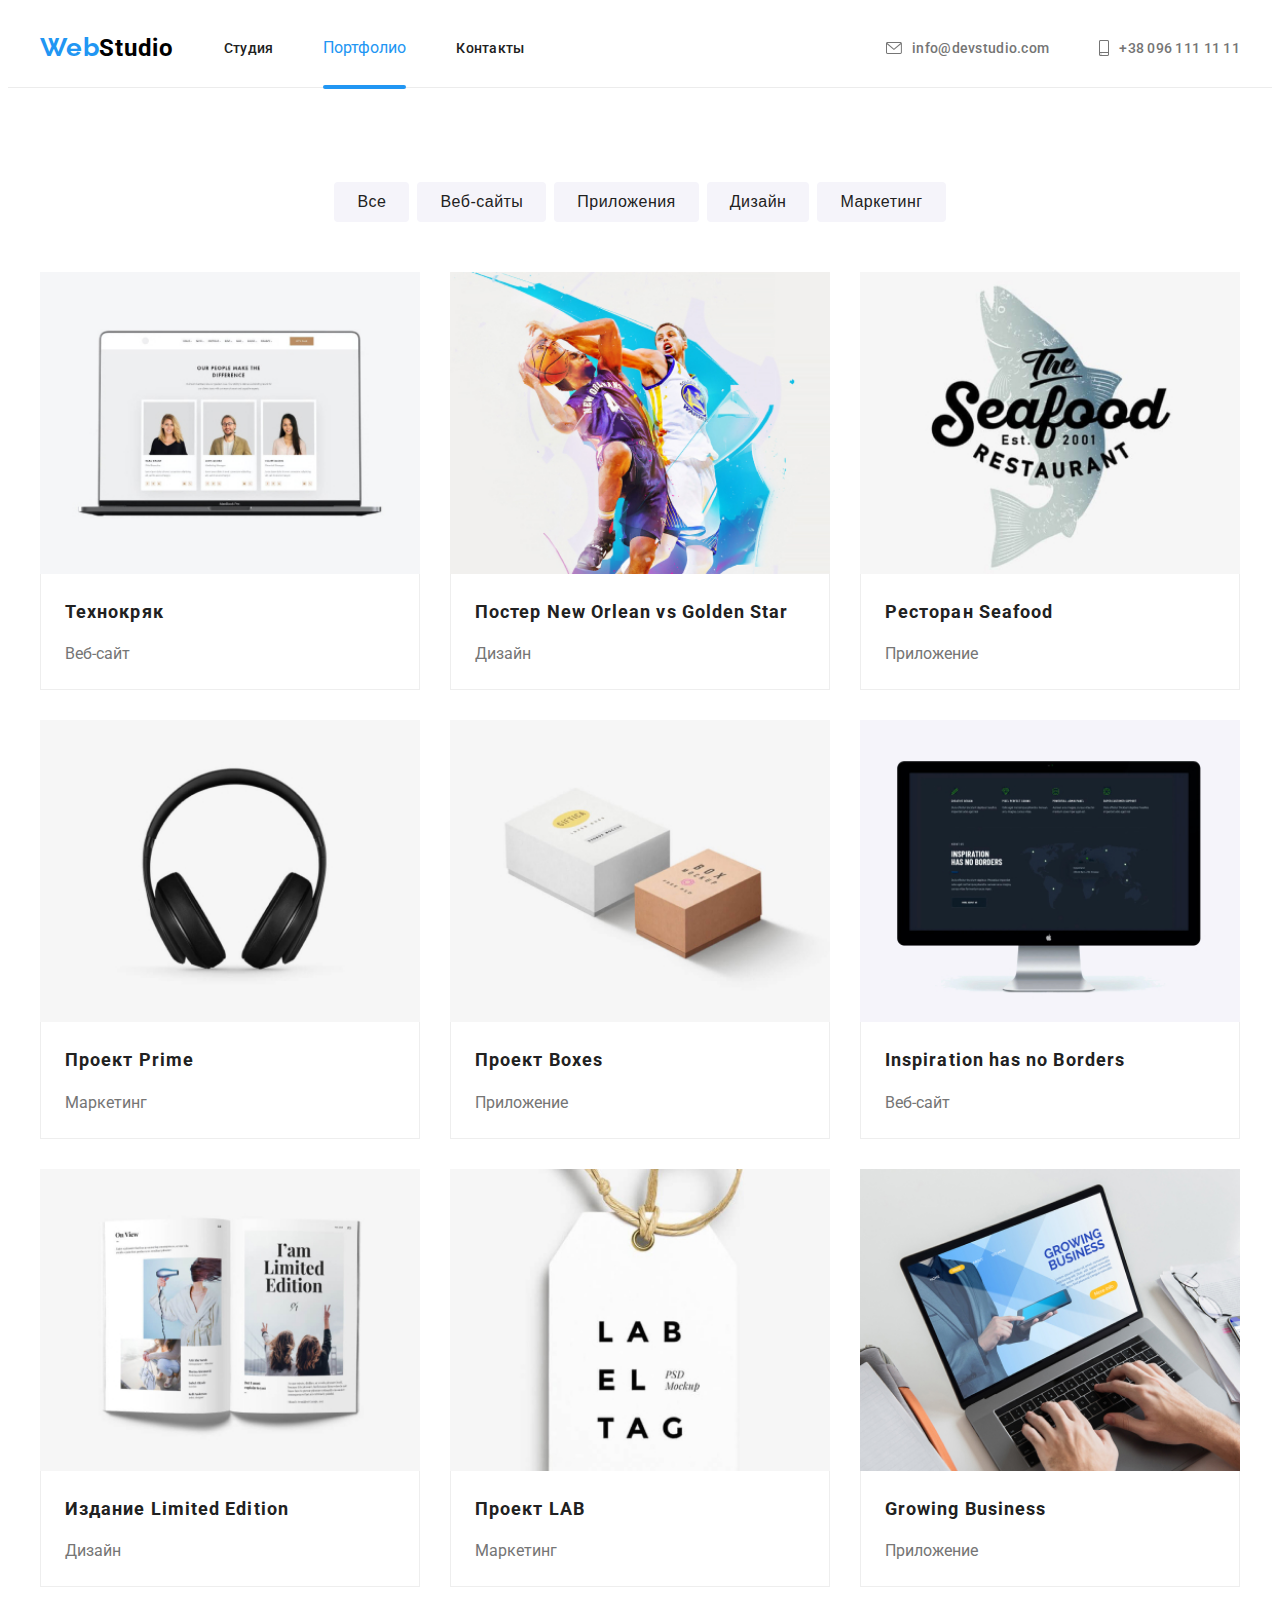
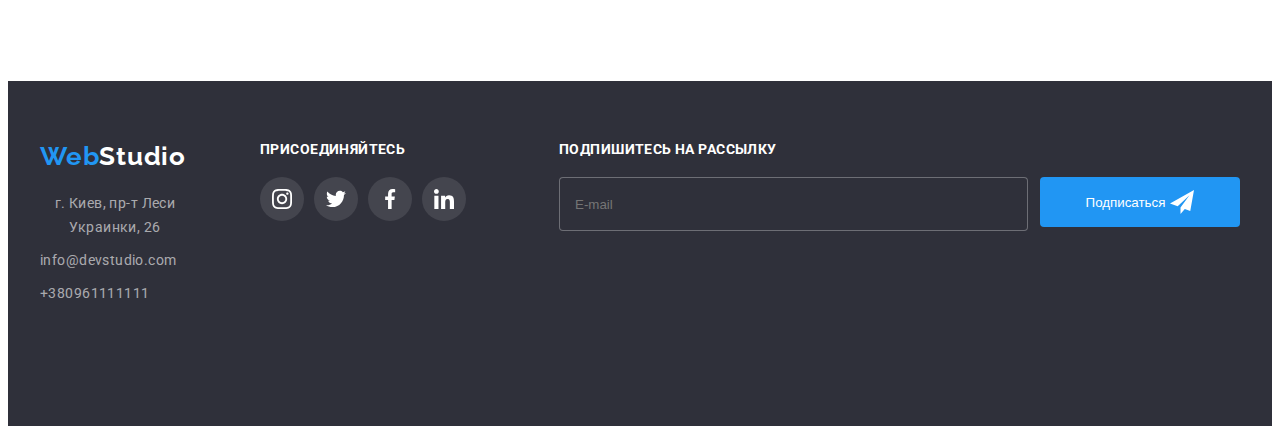
==== commit f53668ac: "upgrade" ====
--- a/portfolio.html
+++ b/portfolio.html
@@ -55,7 +55,7 @@
             </button>
             <ul class="mob-nav">   
             <li class="mob-nav-item"><a href="./index.html" class="mob-nav-link link">Студия</a></li>
-            <li class="mob-nav-item"><a href="./portfolio.html" class="mob-nav-link link">Портфолио</a></li>
+            <li class="mob-nav-item"><a href="./portfolio.html" class="mob-nav-link mob-nav__current link">Портфолио</a></li>
             <li class="mob-nav-item"><a href="" class="mob-nav-link link">Контакты</a></li>
         </ul>
         <ul class="mob-contacts">
@@ -85,11 +85,11 @@
     <section class="main-portfolio">
         <div class="container">
         <ul class="nav-portfolio">
-            <li class="item"><button class="button">Все</button></li>
-            <li class="item"><button class="button">Веб-сайты</button></li>
-            <li class="item"><button class="button">Приложения</button></li>
-            <li class="item"><button class="button">Дизайн</button></li>
-            <li class="item"><button class="button">Маркетинг</button></li>
+            <li class="item"><button class="nav-portfolio__button">Все</button></li>
+            <li class="item"><button class="nav-portfolio__button">Веб-сайты</button></li>
+            <li class="item"><button class="nav-portfolio__button">Приложения</button></li>
+            <li class="item"><button class="nav-portfolio__button">Дизайн</button></li>
+            <li class="item"><button class="nav-portfolio__button">Маркетинг</button></li>
         </ul>
         <ul class="works-list">
             <li class="cards"><a href="" class="link cards-link">
--- a/css/main.min.css
+++ b/css/main.min.css
@@ -1 +1 @@
-:root{--paragraphtextcolor: #757575;--titletextcolor: #212121;--accent: #2196F3;--cardsbcg: #FFFFFF;--teambcg: #F5F4FA;--headerbgc: #FFFFFF;--herobcg: #2F303A;--solutionsbcg: #FFFFFF;--worksbcg: #FFFFFF;--footerbcg: #2F303A;--timingfunction: cubic-bezier(0.4, 0, 0.2, 1)}p,h1,h2,h3,h4,h5,h6{margin:0}ul,ol{margin:0;padding-left:0}button{cursor:pointer}img{display:block;max-width:100%;height:auto;width:100%}body{font-family:"Roboto",sans-serif;color:#757575;background-color:#fff}ul{padding:0px;margin:0px;list-style:none}h2{margin-top:0px}h3{margin-top:0px;margin-bottom:9.4px}.container{width:100%;margin:0 auto;padding-left:15px;padding-right:15px}@media screen and (max-width: 480px){.container{width:480px}}@media screen and (max-width: 1200px){.container{width:1200px}}@media screen and (min-width: 480px){.container{width:480px}}@media screen and (min-width: 768px){.container{width:768px}}@media screen and (min-width: 1200px){.container{width:1200px}}.backdrop{position:fixed;width:1600x;top:0;left:0;right:0;bottom:0;background-color:rgba(0,0,0,.2);transition:opacity 250ms,visibility 250ms}.is-hidden{visibility:hidden;opacity:0;pointer-events:none}.modal{position:absolute;top:50%;left:50%;transform:translate(-50%, -50%);width:528px;min-height:581px;padding:40px;background-color:#fff;opacity:1;border-radius:4px;box-shadow:0px 1px 3px rgba(0,0,0,.12),0px 1px 1px rgba(0,0,0,.14),0px 2px 1px rgba(0,0,0,.2)}.input-field{position:relative}.input-icon{position:absolute;left:12px;top:50%;transform:translateY(-50%);transition:fill 250ms var(--timingfunction)}.modal-input:focus+.input-icon{fill:var(--accent)}.modal-input:hover+.input-icon{fill:var(--accent)}.button-modal-close{position:absolute;margin:0;padding:0;top:8px;right:8px;width:30px;height:30px;display:flex;align-items:center;justify-content:center;padding:0;background-color:#fff;border:1px solid rgba(0,0,0,.1);border-radius:50%}.button-modal-close:hover,.button-modal-close:focus{fill:#2196f3}.button-close-icon{height:18px;width:18px}.modal-title{text-align:center;font-weight:700;font-size:20px;line-height:1.15;text-align:center;color:#212121;margin-bottom:12px}.userdata{display:flex;flex-direction:column}.modal-input{width:100%;height:40px;border:1px solid rgba(33,33,33,.2);border-radius:4px;padding-left:35px;outline:none;transition:border-color 250ms var(--timingfunction)}.modal-input:hover,.modal-input:focus{border-color:var(--accent)}.modal-label{font-size:12px;line-height:1.166;letter-spacing:.01em;margin-bottom:4px;color:#757575}.modal-field{display:flex;flex-direction:column;margin-bottom:10px}.modal-field.comment{margin-bottom:20px}.modal-comments{width:448px;height:120px;border:1px solid rgba(33,33,33,.2);border-radius:4px;resize:none;padding:12px 16px;outline:none;transition:border-color 250ms var(--timingfunction)}.modal-comments:hover,.modal-comments:focus{border-color:var(--accent)}.checkbox-field{display:flex;margin:auto;margin-bottom:30px}.policy-text{display:flex;font-weight:400;font-size:14px;line-height:1.71;letter-spacing:.03em;margin-right:8px;align-items:center;color:#757575}.policy-text::before{content:"";width:16px;height:15px;border:2px solid #212121;border-radius:3px;margin-right:8px}.policy-terms{font-weight:400;font-size:14px;line-height:1.71;letter-spacing:.03em;text-decoration-line:underline;color:#2196f3}.checkbox:checked+.policy-text::before{background-color:var(--accent);background-image:url(../IMG/checkbox.svg);background-repeat:no-repeat;background-position:center;border:none}.visually-hidden{position:absolute;white-space:nowrap;width:1px;height:1px;overflow:hidden;border:0;padding:0;clip:rect(0 0 0 0);clip-path:inset(50%);margin:-1px}.modal-button{width:200px;height:50px;margin:auto;padding:10px 56px;font-weight:700;font-size:16px;line-height:1.88px;letter-spacing:.06em;border:rgba(0,0,0,0);box-shadow:0px 4px 4px rgba(0,0,0,.15);border-radius:4px;color:#fff;background-color:var(--accent);box-shadow:0px 1px 3px rgba(0,0,0,.12),0px 1px 1px rgba(0,0,0,.14),0px 2px 1px rgba(0,0,0,.2)}.header{border-bottom:1px solid #ececec;background-color:var(--headerbgc)}.header>.container{display:flex}.site-nav{display:flex;align-items:center}.logo{font-family:"Raleway";font-weight:700;font-size:24px;line-height:1.16;letter-spacing:.03em;color:var(--accent)}@media screen and (min-width: 1200px){.logo{font-family:"Raleway";font-weight:700;font-size:26px;line-height:1.19;letter-spacing:.03em}}.logo1{color:#000}.logo-header{font-weight:700;font-size:24px;line-height:1.16;text-align:center;letter-spacing:.03em;text-decoration:none;margin-right:50px}.nav{display:flex;align-items:center}@media screen and (max-width: 767px){.nav{display:none}}.nav__link{padding-top:30px;padding-bottom:30px;display:inline-block;font-weight:500;font-size:14px;line-height:16px;letter-spacing:.02em;text-decoration:none;color:#212121;cursor:pointer;transition:color 250ms var(--timingfunction)}.nav__link:hover,.nav__link:focus{color:var(--accent)}.nav__link-current{padding-top:30px;padding-bottom:30px;display:inline-block;color:var(--accent);text-decoration:none;transition:color 250ms var(--timingfunction)}.nav__link-current::after{content:"";display:block;position:absolute;bottom:-2px;width:100%;height:4px;border-radius:2px;opacity:1;background-color:#2196f3;transition:opacity 2000ms var(--timingfunction)}.nav__item{position:relative;padding:0px}.nav__item+.nav__item{margin-left:50px}.link{text-decoration:none}.contacts{align-items:center;margin-left:auto;padding-top:21px;padding-bottom:21px}@media screen and (max-width: 767px){.contacts{display:none}}@media screen and (min-width: 1200px){.contacts{display:inline-flex}}.contacts__item{margin-bottom:10px}.contacts__item:last-child{margin-bottom:0px}@media screen and (min-width: 1200px){.contacts__item{display:inline-flex;align-items:center;margin-left:50px;margin-bottom:0px}}.contacts__icon{margin-right:10px;fill:currentColor}.contacts__link{display:flex;align-items:center;text-decoration:none;font-weight:500;font-size:14px;line-height:16px;letter-spacing:.02em;color:#757575;transition:color 250ms var(--timingfunction)}.contacts__link:hover,.contacts__link:focus{color:var(--accent)}.mob-menu{position:fixed;background-color:#fff;z-index:1;top:0px;left:0;width:100vw;height:100vh;padding-top:48px;padding-bottom:48px;padding:0;margin:0 auto}.mob-btn{display:block;margin-left:auto;background-color:rgba(0,0,0,0);border:none;margin-top:10px;margin-right:15px}.mob-btn:hover,.mob-btn:focus{fill:var(--accent)}@media screen and (min-width: 768px){.menu-open-btn{display:none}}.mob-nav{margin-left:40px;margin-bottom:200px}.mob-nav-item{margin-bottom:32px}.mob-nav-link{font-weight:500;font-size:40px;line-height:47px;letter-spacing:.02em;color:#212121;transition:color 250ms var(--timingfunction)}.mob-nav-link:hover,.mob-nav-link:focus{color:var(--accent)}.mob-contacts{margin-left:40px}.mob-contacts-item{margin-bottom:32px}.mob-contacts-item:last-child{margin-bottom:64px}.mob-contacts-tel{font-weight:500;font-size:34px;line-height:1.17;letter-spacing:.02em;color:#2196f3}.mob-contacts-mail{font-weight:500;font-size:24px;line-height:28px;letter-spacing:.02em;color:#757575}.mob-social{display:inline-flex;margin-left:40px}.mob-social-item{padding-right:10px;border-right:1px solid rgba(33,33,33,.2);margin-left:10px}.mob-social-item:last-child{border:none}.mob-social-item:first-child{margin:0}.mob-social-link{font-weight:500;font-size:18px;line-height:1.22;letter-spacing:.02em;color:#2196f3}.hero{padding-top:200px;padding-bottom:200px;text-align:center}.hero .conteiner{display:flex;width:100%;padding:0}@media screen and (min-width: 768px){.hero .conteiner{width:768px;padding-left:15px;padding-right:15px}}@media screen and (min-width: 1200px){.hero .conteiner{width:1200px}}.hero-title{max-width:696px;margin:auto;margin-bottom:30px;line-height:1.36;font-weight:900;font-size:44px;letter-spacing:.06em;text-transform:uppercase;text-align:center;color:#fff}.hero .button{min-width:200px;padding:10px 32px;border:0px solid rgba(0,0,0,0);text-align:center}.button{font-weight:700;font-size:16px;line-height:1.88;text-align:center;letter-spacing:.06em;font-family:inherit;color:#fff;background-color:var(--accent);border-radius:4px;cursor:pointer}.background{background:var(--herobcg);background-size:cover;background-repeat:no-repeat;background-position:center;margin-left:auto;margin-right:auto;max-width:1600px}@media screen and (min-width: 480px){.background{padding-top:118px;padding-bottom:118px;background-image:linear-gradient(rgba(47, 48, 58, 0.4), rgba(47, 48, 58, 0.4)),url(../IMG/hero-mob.jpg)}}@media screen and (min-width: 480px)and (min-device-pixel-ratio: 2),screen and (min-width: 480px)and (min-resolution: 192dpi),screen and (min-width: 480px)and (min-resolution: 2dppx){.background{background-image:linear-gradient(rgba(47, 48, 58, 0.4), rgba(47, 48, 58, 0.4)),url(../IMG/hero-mob-2x.jpg)}}@media screen and (min-width: 767px){.background{padding-top:118px;padding-bottom:118px;background-image:linear-gradient(rgba(47, 48, 58, 0.4), rgba(47, 48, 58, 0.4)),url(../IMG/hero-tab.jpg)}}@media screen and (min-width: 767px)and (min-device-pixel-ratio: 2),screen and (min-width: 767px)and (min-resolution: 192dpi),screen and (min-width: 767px)and (min-resolution: 2dppx){.background{background-image:linear-gradient(rgba(47, 48, 58, 0.4), rgba(47, 48, 58, 0.4)),url(../IMG/hero-tab-2x.jpg);background-size:cover}}@media screen and (min-width: 1200px){.background{padding-top:200px;padding-bottom:200px;background-image:linear-gradient(rgba(47, 48, 58, 0.4), rgba(47, 48, 58, 0.4)),url(../IMG/hero.jpg)}}@media screen and (min-width: 1200px)and (min-device-pixel-ratio: 2),screen and (min-width: 1200px)and (min-resolution: 192dpi),screen and (min-width: 1200px)and (min-resolution: 2dppx){.background{background-image:linear-gradient(rgba(47, 48, 58, 0.4), rgba(47, 48, 58, 0.4)),url(../IMG/hero-bg-2x.jpg)}}.section-solutions{padding-top:60px;padding-bottom:60px;background-color:var(--solutionsbcg)}@media screen and (min-width: 1200px){.section-solutions{padding-top:94px;padding-bottom:94px}}.solutionspar{display:flex;flex-wrap:wrap;gap:30px}.solutionspar .item{display:block;max-width:100%;height:auto;width:100%}@media screen and (min-width: 768px){.solutionspar .item{width:calc((100% - 30px)/2)}}@media screen and (min-width: 1200px){.solutionspar .item{width:calc((100% - 90px)/4)}}.solutionspar .item::before{display:block;min-height:120px;content:"";height:40px;margin-bottom:30px;background-color:#f5f4fa}.icon-antenna::before{background-repeat:no-repeat;background-position:center;background-image:url(../IMG/antenna.svg)}.icon-clock::before{background-repeat:no-repeat;background-position:center;background-image:url(../IMG/clock.svg)}.icon-diagramma::before{background-repeat:no-repeat;background-position:center;background-image:url(../IMG/vector.svg)}.icon-austronaut::before{background-repeat:no-repeat;background-position:center;background-image:url(../IMG/astronaut.svg)}.solutions-title{color:var(--titletextcolor);font-weight:700;font-size:14px;line-height:1.14;letter-spacing:.03em;text-transform:uppercase}@media screen and (max-width: 480px){.solutions-title{text-align:center}}.solutions-text{font-weight:400;font-size:14px;line-height:1.71;color:var(--paragraphtextcolor)}.section-title{margin-bottom:50px;color:var(--titletextcolor);text-align:center;font-weight:700;font-size:36px;line-height:1.16;text-align:center;letter-spacing:.03em;color:var(--titletextcolor)}.whatwedo{display:flex}.section-whatwedo{padding-bottom:94px}@media screen and (max-width: 1200px){.section-whatwedo{display:none}}.whatwedo .item{display:block}.whatwedo .item+.item{margin-left:30px}.thumb-whatwedo{position:relative}.photo-sign{display:flex;position:absolute;padding:0;margin:0;bottom:0;left:0;width:100%;height:70px;background:rgba(47,48,58,.8);font-weight:700;font-size:14px;line-height:1.14;letter-spacing:.03em;text-transform:uppercase;align-items:center;justify-content:center;color:#fff}.team{padding-top:60px;padding-bottom:60px;background-color:var(--teambcg)}@media screen and (min-width: 1200px){.team{padding-top:94px;padding-bottom:94px}}.team-list{display:flex;flex-wrap:wrap;gap:30px}.team-list .cards{display:block;max-width:100%;height:auto;width:100%;background-color:#fff;box-shadow:0px 1px 3px rgba(0,0,0,.12),0px 1px 1px rgba(0,0,0,.14),0px 2px 1px rgba(0,0,0,.2);border-radius:0px 0px 4px 4px}@media screen and (min-width: 768px){.team-list .cards{width:calc((100% - 30px)/2)}}@media screen and (min-width: 1200px){.team-list .cards{width:calc((100% - 90px)/4)}}.team-underline{padding-top:30px;padding-bottom:30px}.team .upperphotounderline{text-align:center;font-weight:500;font-size:16px;line-height:1.19;color:var(--titletextcolor)}.team .bottomphotounderline{text-align:center;font-size:16px;line-height:1.19;margin-bottom:16px;color:var(--paragraphtextcolor)}.social-info{display:flex;justify-content:center}.social{width:44px;height:44px;margin-right:10px}.social .item:last-child{margin-right:0px}.social-link{display:flex;width:100%;height:100%;border-radius:50%;align-items:center;justify-content:center;fill:#afb1b8;transition:fill 250ms var(--timingfunction),background-color 250ms var(--timingfunction)}.social-link:hover,.social-link:focus{background-color:var(--accent);fill:#fff}.clients{padding-top:60px;padding-bottom:60px}@media screen and (min-width: 1200px){.clients{padding-top:94px;padding-bottom:94px}}.clients-info{display:flex;flex-wrap:wrap;gap:30px}.clients-logo{display:block;max-width:100%;height:auto;width:100%;margin-right:0 auto}@media screen and (min-width: 480px){.clients-logo{width:calc((100% - 30px)/2)}}@media screen and (min-width: 768px){.clients-logo{width:calc((100% - 60px)/3)}}@media screen and (min-width: 1200px){.clients-logo{width:calc((100% - 150px)/6)}}.clients-link{display:flex;align-items:center;height:92px;justify-content:center;border:1px solid #afb1b8;border-radius:4px;transition:border-color 250ms var(--timingfunction)}.clients-link:hover,.clients-link:focus{border-color:var(--accent)}.clients-icons{fill:#afb1b8;transition:fill 250ms var(--timingfunction)}.clients-link:hover .clients-icons,.clients-link:focus .clients-icons{fill:var(--accent)}.nav-portfolio .button{background-color:#f5f4fa;font-weight:500;font-size:16px;line-height:1.62;text-align:center;letter-spacing:.03em;padding:6px 22px;border:1px solid rgba(0,0,0,0);transition:background-color 250ms var(--timingfunction),box-shadow 250ms var(--timingfunction);color:#212121}.nav-portfolio button:hover,.nav-portfolio button:focus{box-shadow:0px 3px 1px rgba(0,0,0,.1),0px 1px 2px rgba(0,0,0,.08),0px 2px 2px rgba(0,0,0,.12);border-radius:4px;color:#fff;background-color:var(--accent)}.main-portfolio{background-color:var(--worksbcg)}@media screen and (min-width: 480px){.main-portfolio{padding-top:60px;padding-bottom:60px}}@media screen and (min-width: 1200px){.main-portfolio{padding-top:94px;padding-bottom:94px}}.nav-portfolio{justify-content:center;margin-bottom:50px;display:flex;background-color:#fff;gap:8px}@media screen and (max-width: 767px){.nav-portfolio{display:flex;flex-wrap:wrap;justify-content:flex-start;display:inline-flex}}.nav .item{position:relative}.thumb-cards{position:relative;overflow:hidden}.overlay-portfolio{position:absolute;top:0;width:100%;height:100%;padding:63px 24px;font-family:"Roboto";font-style:normal;font-weight:400;font-size:18px;line-height:1.56;letter-spacing:.03em;background-color:rgba(33,150,243,.9);color:#fff;transform:translateY(101%);transition:transform 250ms var(--timingfunction)}.cards-link:hover .overlay-portfolio{transform:translate(0)}.overlay-portfolio:hover{transform:translateY(0)}.works{padding-bottom:60px}@media screen and (min-width: 1200px){.works{padding-bottom:94px}}.works-list{display:flex;flex-wrap:wrap;gap:30px}.works-list .cards{display:block;width:100%;height:auto;width:100%}@media screen and (min-width: 768px){.works-list .cards{width:calc((100% - 30px)/2)}}@media screen and (min-width: 1200px){.works-list .cards{width:calc((100% - 60px)/3)}}.cards-link{display:block;cursor:pointer;transition:box-shadow;transition-duration:2500ms;transition-timing-function:cubic-bezier(0.23, 1, 0.32, 1)}.cards-link:hover,.cards-link:focus{box-shadow:0px 4px 4px 0px rgba(0,0,0,.25)}.works-underline{padding:20px 24px;border-bottom:1px solid #eee;border-right:1px solid #eee;border-left:1px solid #eee}.works-list .upperphotounderline{font-weight:700;font-size:18px;line-height:2;letter-spacing:.06em;color:var(--titletextcolor)}.works-list .bottomphotounderline{font-size:16px;line-height:1.88;color:var(--paragraphtextcolor)}.footer{padding-top:60px;padding-bottom:60px;padding-left:0;padding-right:0;background-color:var(--footerbcg)}.footer-logo{font-weight:700;font-size:24px;line-height:1.16;text-align:center;letter-spacing:.03em;display:inline-block;margin-bottom:20px;text-decoration:none}@media screen and (min-width: 1200px){.footer-logo{font-family:"Raleway";font-weight:700;font-size:26px;line-height:1.19;letter-spacing:.03em}}.logo2{font-family:"Raleway";font-style:normal;font-weight:700;font-size:26px;line-height:1.19;letter-spacing:.03em;color:#fff}.footercontacts{margin-right:auto}@media screen and (min-width: 1200px){.footercontacts{text-align:center;flex-direction:column;display:flex;align-items:flex-start}}.footercontacts__item:not(:last-child){margin-bottom:9px}.footercontacts__connect:hover,.footercontacts__connect:focus{color:var(--accent);transition:250ms var(--timingfunction)}.footercontacts__connect{font-style:normal;font-weight:400;font-size:14px;line-height:1.71;letter-spacing:.03em;color:rgba(255,255,255,.6);text-decoration:none;transition:color 250ms var(--timingfunction)}.footer .container{align-items:center}.adress{margin-bottom:60px}@media screen and (max-width: 767px){.adress{text-align:center;margin-right:0}}@media screen and (min-width: 768px){.adress{text-align:center;margin-right:165px;margin-bottom:60px}}@media screen and (min-width: 1200px){.adress{text-align:center;margin-right:70px;flex-direction:column;display:flex;align-items:flex-start}}.footer-title{font-weight:700;font-size:14px;line-height:16px;letter-spacing:.03em;text-transform:uppercase;margin-bottom:20px;color:#fff}@media screen and (max-width: 1199px){.footer-title{text-align:center}}.footer-join{display:block;padding-left:0}@media screen and (max-width: 768px){.footer-join{margin-bottom:60px}}@media screen and (min-width: 1200px){.footer-join{margin-right:93px}}.soc{display:flex;justify-content:center;fill:#fff}.soc__footer{margin-left:10px;width:44px;height:44px}.soc__footer:first-child{margin-left:0px}.soc__link{display:flex;width:100%;height:100%;border-radius:50%;align-items:center;justify-content:center;background-color:rgba(255,255,255,.1);fill:#fff;transition:background-color 250ms var(--timingfunction)}.soc__link:hover,.soc__link:focus{background-color:var(--accent)}.soc__icons{fill:#fff}.footer-submit{align-items:baseline;justify-content:center}@media screen and (max-width: 1199px){.footer-form{display:flex;flex-direction:column;align-items:center}}@media screen and (min-width: 1200px){.footer-form{display:flex;width:358px}}.footer-submit__email{height:50px;border:1px solid rgba(255,255,255,.3);border-radius:4px;background-color:var(--footerbcg);margin-right:12px;padding-left:15px;color:#fff}@media screen and (min-width: 480px){.footer-submit__email{width:450px}}@media screen and (min-width: 768px){.footer-submit__email{width:450px}}@media screen and (max-width: 1199px){.footer-submit__email{margin-bottom:20px}}@media screen and (min-width: 1200px){.footer-submit__email{width:358px;margin-bottom:20px}}.footer-submit__button{display:inline-flex;width:200px;height:50px;border:rgba(0,0,0,0);align-items:center;justify-content:center;border-radius:4px;border:1px solid rgba(0,0,0,0);color:#fff;background-color:var(--accent)}.footer-submit__button::after{display:block;content:"";width:24px;height:24px;margin-left:5px;background-repeat:no-repeat;background-position:center;background-image:url(../IMG/iconsend.svg)}@media screen and (min-width: 1200px){.container-tab{display:flex;margin-left:0}}.container-mob{justify-content:center}@media screen and (min-width: 768px){.container-mob{display:flex}}@media screen and (min-width: 1200px){.container-mob{display:flex}}/*# sourceMappingURL=main.min.css.map */+:root{--paragraphtextcolor: #757575;--titletextcolor: #212121;--accent: #2196F3;--cardsbcg: #FFFFFF;--teambcg: #F5F4FA;--headerbgc: #FFFFFF;--herobcg: #2F303A;--solutionsbcg: #FFFFFF;--worksbcg: #FFFFFF;--footerbcg: #2F303A;--timingfunction: cubic-bezier(0.4, 0, 0.2, 1)}p,h1,h2,h3,h4,h5,h6{margin:0}ul,ol{margin:0;padding-left:0}button{cursor:pointer}img{display:block;max-width:100%;height:auto;width:100%}body{font-family:"Roboto",sans-serif;color:#757575;background-color:#fff}ul{padding:0px;margin:0px;list-style:none}h2{margin-top:0px}h3{margin-top:0px;margin-bottom:9.4px}.container{width:100%;margin:0 auto;padding-left:15px;padding-right:15px}@media screen and (max-width: 480px){.container{width:480px}}@media screen and (max-width: 1200px){.container{width:1200px}}@media screen and (min-width: 480px){.container{width:480px}}@media screen and (min-width: 768px){.container{width:768px}}@media screen and (min-width: 1200px){.container{width:1200px}}.backdrop{position:fixed;width:1600x;top:0;left:0;right:0;bottom:0;background-color:rgba(0,0,0,.2);transition:opacity 250ms,visibility 250ms}.is-hidden{visibility:hidden;opacity:0;pointer-events:none}.modal{position:absolute;top:50%;left:50%;transform:translate(-50%, -50%);width:528px;min-height:581px;padding:40px;background-color:#fff;opacity:1;border-radius:4px;box-shadow:0px 1px 3px rgba(0,0,0,.12),0px 1px 1px rgba(0,0,0,.14),0px 2px 1px rgba(0,0,0,.2)}.input-field{position:relative}.input-icon{position:absolute;left:12px;top:50%;transform:translateY(-50%);transition:fill 250ms var(--timingfunction)}.modal-input:focus+.input-icon{fill:var(--accent)}.modal-input:hover+.input-icon{fill:var(--accent)}.button-modal-close{position:absolute;margin:0;padding:0;top:8px;right:8px;width:30px;height:30px;display:flex;align-items:center;justify-content:center;padding:0;background-color:#fff;border:1px solid rgba(0,0,0,.1);border-radius:50%}.button-modal-close:hover,.button-modal-close:focus{fill:#2196f3}.button-close-icon{height:18px;width:18px}.modal-title{text-align:center;font-weight:700;font-size:20px;line-height:1.15;text-align:center;color:#212121;margin-bottom:12px}.userdata{display:flex;flex-direction:column}.modal-input{width:100%;height:40px;border:1px solid rgba(33,33,33,.2);border-radius:4px;padding-left:35px;outline:none;transition:border-color 250ms var(--timingfunction)}.modal-input:hover,.modal-input:focus{border-color:var(--accent)}.modal-label{font-size:12px;line-height:1.166;letter-spacing:.01em;margin-bottom:4px;color:#757575}.modal-field{display:flex;flex-direction:column;margin-bottom:10px}.modal-field.comment{margin-bottom:20px}.modal-comments{width:448px;height:120px;border:1px solid rgba(33,33,33,.2);border-radius:4px;resize:none;padding:12px 16px;outline:none;transition:border-color 250ms var(--timingfunction)}.modal-comments:hover,.modal-comments:focus{border-color:var(--accent)}.checkbox-field{display:flex;margin:auto;margin-bottom:30px}.policy-text{display:flex;font-weight:400;font-size:14px;line-height:1.71;letter-spacing:.03em;margin-right:8px;align-items:center;color:#757575}.policy-text::before{content:"";width:16px;height:15px;border:2px solid #212121;border-radius:3px;margin-right:8px}.policy-terms{font-weight:400;font-size:14px;line-height:1.71;letter-spacing:.03em;text-decoration-line:underline;color:#2196f3}.checkbox:checked+.policy-text::before{background-color:var(--accent);background-image:url(../IMG/checkbox.svg);background-repeat:no-repeat;background-position:center;border:none}.visually-hidden{position:absolute;white-space:nowrap;width:1px;height:1px;overflow:hidden;border:0;padding:0;clip:rect(0 0 0 0);clip-path:inset(50%);margin:-1px}.modal-button{width:200px;height:50px;margin:auto;padding:10px 56px;font-weight:700;font-size:16px;line-height:1.88px;letter-spacing:.06em;border:rgba(0,0,0,0);box-shadow:0px 4px 4px rgba(0,0,0,.15);border-radius:4px;color:#fff;background-color:var(--accent);box-shadow:0px 1px 3px rgba(0,0,0,.12),0px 1px 1px rgba(0,0,0,.14),0px 2px 1px rgba(0,0,0,.2)}.header{border-bottom:1px solid #ececec;background-color:var(--headerbgc)}.header>.container{display:flex}.site-nav{display:flex;align-items:center}.logo{font-family:"Raleway";font-weight:700;font-size:24px;line-height:1.16;letter-spacing:.03em;color:var(--accent)}@media screen and (min-width: 1200px){.logo{font-family:"Raleway";font-weight:700;font-size:26px;line-height:1.19;letter-spacing:.03em}}.logo1{color:#000}.logo-header{font-weight:700;font-size:24px;line-height:1.16;text-align:center;letter-spacing:.03em;text-decoration:none;margin-right:50px}.nav{display:flex;align-items:center}@media screen and (max-width: 767px){.nav{display:none}}.nav__link{padding-top:30px;padding-bottom:30px;display:inline-block;font-weight:500;font-size:14px;line-height:16px;letter-spacing:.02em;text-decoration:none;color:#212121;cursor:pointer;transition:color 250ms var(--timingfunction)}.nav__link:hover,.nav__link:focus{color:var(--accent)}.nav__link-current{padding-top:30px;padding-bottom:30px;display:inline-block;color:var(--accent);text-decoration:none;transition:color 250ms var(--timingfunction)}.nav__link-current::after{content:"";display:block;position:absolute;bottom:-2px;width:100%;height:4px;border-radius:2px;opacity:1;background-color:#2196f3;transition:opacity 2000ms var(--timingfunction)}.nav__item{position:relative;padding:0px}.nav__item+.nav__item{margin-left:50px}.link{text-decoration:none}.contacts{align-items:center;margin-left:auto;padding-top:21px;padding-bottom:21px}@media screen and (max-width: 767px){.contacts{display:none}}@media screen and (min-width: 1200px){.contacts{display:inline-flex}}.contacts__item{margin-bottom:10px}.contacts__item:last-child{margin-bottom:0px}@media screen and (min-width: 1200px){.contacts__item{display:inline-flex;align-items:center;margin-left:50px;margin-bottom:0px}}.contacts__icon{margin-right:10px;fill:currentColor}.contacts__link{display:flex;align-items:center;text-decoration:none;font-weight:500;font-size:14px;line-height:16px;letter-spacing:.02em;color:#757575;transition:color 250ms var(--timingfunction)}.contacts__link:hover,.contacts__link:focus{color:var(--accent)}.mob-menu{position:fixed;background-color:#fff;z-index:1;top:0px;left:0;width:100vw;height:100vh}.mob-btn{display:block;margin-left:auto;background-color:rgba(0,0,0,0);border:none;margin-top:10px;margin-right:15px}.mob-btn:hover,.mob-btn:focus{fill:var(--accent)}@media screen and (min-width: 768px){.menu-open-btn{display:none}}.mob-nav{margin-left:40px;margin-bottom:200px}.mob-nav-item{margin-bottom:32px}.mob-nav-link{font-weight:500;font-size:40px;line-height:47px;letter-spacing:.02em;color:#212121;transition:color 250ms var(--timingfunction)}.mob-nav-link:hover,.mob-nav-link:focus{color:var(--accent)}.mob-nav__current{color:var(--accent)}.mob-contacts{margin-left:40px}.mob-contacts-item{margin-bottom:32px}.mob-contacts-item:last-child{margin-bottom:64px}.mob-contacts-tel{font-weight:500;font-size:34px;line-height:1.17;letter-spacing:.02em;color:#2196f3}.mob-contacts-mail{font-weight:500;font-size:24px;line-height:28px;letter-spacing:.02em;color:#757575}.mob-social{display:inline-flex;margin-left:40px}.mob-social-item{padding-right:10px;border-right:1px solid rgba(33,33,33,.2);margin-left:10px}.mob-social-item:last-child{border:none}.mob-social-item:first-child{margin:0}.mob-social-link{font-weight:500;font-size:18px;line-height:1.22;letter-spacing:.02em;color:#2196f3}.hero{padding-top:200px;padding-bottom:200px;text-align:center}.hero .conteiner{display:flex;width:100%;padding:0}@media screen and (min-width: 768px){.hero .conteiner{width:768px;padding-left:15px;padding-right:15px}}@media screen and (min-width: 1200px){.hero .conteiner{width:1200px}}.hero-title{max-width:696px;margin:auto;margin-bottom:30px;line-height:1.36;font-weight:900;font-size:44px;letter-spacing:.06em;text-transform:uppercase;text-align:center;color:#fff}.hero .button{min-width:200px;padding:10px 32px;border:0px solid rgba(0,0,0,0);text-align:center}.button{font-weight:700;font-size:16px;line-height:1.88;text-align:center;letter-spacing:.06em;font-family:inherit;color:#fff;background-color:var(--accent);border-radius:4px;cursor:pointer}.background{background:var(--herobcg);background-size:cover;background-repeat:no-repeat;background-position:center;margin-left:auto;margin-right:auto;max-width:1600px}@media screen and (min-width: 480px){.background{padding-top:118px;padding-bottom:118px;background-image:linear-gradient(rgba(47, 48, 58, 0.4), rgba(47, 48, 58, 0.4)),url(../IMG/hero-mob.jpg)}}@media screen and (min-width: 480px)and (min-device-pixel-ratio: 2),screen and (min-width: 480px)and (min-resolution: 192dpi),screen and (min-width: 480px)and (min-resolution: 2dppx){.background{background-image:linear-gradient(rgba(47, 48, 58, 0.4), rgba(47, 48, 58, 0.4)),url(../IMG/hero-mob-2x.jpg)}}@media screen and (min-width: 767px){.background{padding-top:118px;padding-bottom:118px;background-image:linear-gradient(rgba(47, 48, 58, 0.4), rgba(47, 48, 58, 0.4)),url(../IMG/hero-tab.jpg)}}@media screen and (min-width: 767px)and (min-device-pixel-ratio: 2),screen and (min-width: 767px)and (min-resolution: 192dpi),screen and (min-width: 767px)and (min-resolution: 2dppx){.background{background-image:linear-gradient(rgba(47, 48, 58, 0.4), rgba(47, 48, 58, 0.4)),url(../IMG/hero-tab-2x.jpg);background-size:cover}}@media screen and (min-width: 1200px){.background{padding-top:200px;padding-bottom:200px;background-image:linear-gradient(rgba(47, 48, 58, 0.4), rgba(47, 48, 58, 0.4)),url(../IMG/hero.jpg)}}@media screen and (min-width: 1200px)and (min-device-pixel-ratio: 2),screen and (min-width: 1200px)and (min-resolution: 192dpi),screen and (min-width: 1200px)and (min-resolution: 2dppx){.background{background-image:linear-gradient(rgba(47, 48, 58, 0.4), rgba(47, 48, 58, 0.4)),url(../IMG/hero-bg-2x.jpg)}}.section-solutions{padding-top:60px;padding-bottom:60px;background-color:var(--solutionsbcg)}@media screen and (min-width: 1200px){.section-solutions{padding-top:94px;padding-bottom:94px}}.solutionspar{display:flex;flex-wrap:wrap;gap:30px}.solutionspar .item{display:block;max-width:100%;height:auto;width:100%}@media screen and (min-width: 768px){.solutionspar .item{width:calc((100% - 30px)/2)}}@media screen and (min-width: 1200px){.solutionspar .item{width:calc((100% - 90px)/4)}}.solutionspar .item::before{display:block;min-height:120px;content:"";height:40px;margin-bottom:30px;background-color:#f5f4fa}.icon-antenna::before{background-repeat:no-repeat;background-position:center;background-image:url(../IMG/antenna.svg)}.icon-clock::before{background-repeat:no-repeat;background-position:center;background-image:url(../IMG/clock.svg)}.icon-diagramma::before{background-repeat:no-repeat;background-position:center;background-image:url(../IMG/vector.svg)}.icon-austronaut::before{background-repeat:no-repeat;background-position:center;background-image:url(../IMG/astronaut.svg)}.solutions-title{color:var(--titletextcolor);font-weight:700;font-size:14px;line-height:1.14;letter-spacing:.03em;text-transform:uppercase}@media screen and (max-width: 480px){.solutions-title{text-align:center}}.solutions-text{font-weight:400;font-size:14px;line-height:1.71;color:var(--paragraphtextcolor)}.section-title{margin-bottom:50px;color:var(--titletextcolor);text-align:center;font-weight:700;font-size:36px;line-height:1.16;text-align:center;letter-spacing:.03em;color:var(--titletextcolor)}.whatwedo{display:flex}.section-whatwedo{padding-bottom:94px}@media screen and (max-width: 1200px){.section-whatwedo{display:none}}.whatwedo .item{display:block}.whatwedo .item+.item{margin-left:30px}.thumb-whatwedo{position:relative}.photo-sign{display:flex;position:absolute;padding:0;margin:0;bottom:0;left:0;width:100%;height:70px;background:rgba(47,48,58,.8);font-weight:700;font-size:14px;line-height:1.14;letter-spacing:.03em;text-transform:uppercase;align-items:center;justify-content:center;color:#fff}.team{padding-top:60px;padding-bottom:60px;background-color:var(--teambcg)}@media screen and (min-width: 1200px){.team{padding-top:94px;padding-bottom:94px}}.team-list{display:flex;flex-wrap:wrap;gap:30px}.team-list .cards{display:block;max-width:100%;height:auto;width:100%;background-color:#fff;box-shadow:0px 1px 3px rgba(0,0,0,.12),0px 1px 1px rgba(0,0,0,.14),0px 2px 1px rgba(0,0,0,.2);border-radius:0px 0px 4px 4px}@media screen and (min-width: 768px){.team-list .cards{width:calc((100% - 30px)/2)}}@media screen and (min-width: 1200px){.team-list .cards{width:calc((100% - 90px)/4)}}.team-underline{padding-top:30px;padding-bottom:30px}.team .upperphotounderline{text-align:center;font-weight:500;font-size:16px;line-height:1.19;color:var(--titletextcolor)}.team .bottomphotounderline{text-align:center;font-size:16px;line-height:1.19;margin-bottom:16px;color:var(--paragraphtextcolor)}.social-info{display:flex;justify-content:center}.social{width:44px;height:44px;margin-right:10px}.social .item:last-child{margin-right:0px}.social-link{display:flex;width:100%;height:100%;border-radius:50%;align-items:center;justify-content:center;fill:#afb1b8;transition:fill 250ms var(--timingfunction),background-color 250ms var(--timingfunction)}.social-link:hover,.social-link:focus{background-color:var(--accent);fill:#fff}.clients{padding-top:60px;padding-bottom:60px}@media screen and (min-width: 1200px){.clients{padding-top:94px;padding-bottom:94px}}.clients-info{display:flex;flex-wrap:wrap;gap:30px}.clients-logo{display:block;max-width:100%;height:auto;width:100%;margin-right:0 auto}@media screen and (min-width: 480px){.clients-logo{width:calc((100% - 30px)/2)}}@media screen and (min-width: 768px){.clients-logo{width:calc((100% - 60px)/3)}}@media screen and (min-width: 1200px){.clients-logo{width:calc((100% - 150px)/6)}}.clients-link{display:flex;align-items:center;height:92px;justify-content:center;border:1px solid #afb1b8;border-radius:4px;transition:border-color 250ms var(--timingfunction)}.clients-link:hover,.clients-link:focus{border-color:var(--accent)}.clients-icons{fill:#afb1b8;transition:fill 250ms var(--timingfunction)}.clients-link:hover .clients-icons,.clients-link:focus .clients-icons{fill:var(--accent)}.nav-portfolio__button{background-color:#f5f4fa;font-weight:500;font-size:16px;line-height:1.62;text-align:center;letter-spacing:.03em;padding:6px 22px;border:1px solid rgba(0,0,0,0);border-radius:4px;color:#212121;transition:background-color 250ms var(--timingfunction),box-shadow 250ms var(--timingfunction)}.nav-portfolio__button:hover,.nav-portfolio__button:focus{box-shadow:0px 3px 1px rgba(0,0,0,.1),0px 1px 2px rgba(0,0,0,.08),0px 2px 2px rgba(0,0,0,.12);color:#fff;background-color:var(--accent)}.main-portfolio{background-color:var(--worksbcg)}@media screen and (min-width: 480px){.main-portfolio{padding-top:60px;padding-bottom:60px}}@media screen and (min-width: 1200px){.main-portfolio{padding-top:94px;padding-bottom:94px}}.nav-portfolio{justify-content:center;margin-bottom:50px;display:flex;background-color:#fff;gap:8px}@media screen and (max-width: 767px){.nav-portfolio{display:flex;flex-wrap:wrap;justify-content:flex-start;display:inline-flex}}.nav .item{position:relative}.thumb-cards{position:relative;overflow:hidden}.overlay-portfolio{position:absolute;top:0;width:100%;height:100%;padding:63px 24px;font-family:"Roboto";font-style:normal;font-weight:400;font-size:18px;line-height:1.56;letter-spacing:.03em;background-color:rgba(33,150,243,.9);color:#fff;transform:translateY(101%);transition:transform 250ms var(--timingfunction)}.cards-link:hover .overlay-portfolio{transform:translate(0)}.overlay-portfolio:hover{transform:translateY(0)}.works{padding-bottom:60px}@media screen and (min-width: 1200px){.works{padding-bottom:94px}}.works-list{display:flex;flex-wrap:wrap;gap:30px}.works-list .cards{display:block;width:100%;height:auto;width:100%}@media screen and (min-width: 768px){.works-list .cards{width:calc((100% - 30px)/2)}}@media screen and (min-width: 1200px){.works-list .cards{width:calc((100% - 60px)/3)}}.cards-link{display:block;cursor:pointer;transition:box-shadow;transition-duration:2500ms;transition-timing-function:cubic-bezier(0.23, 1, 0.32, 1)}.cards-link:hover,.cards-link:focus{box-shadow:0px 4px 4px 0px rgba(0,0,0,.25)}.works-underline{padding:20px 24px;border-bottom:1px solid #eee;border-right:1px solid #eee;border-left:1px solid #eee}.works-list .upperphotounderline{font-weight:700;font-size:18px;line-height:2;letter-spacing:.06em;color:var(--titletextcolor)}.works-list .bottomphotounderline{font-size:16px;line-height:1.88;color:var(--paragraphtextcolor)}.footer{padding-top:60px;padding-bottom:60px;padding-left:0;padding-right:0;background-color:var(--footerbcg)}.footer-logo{font-weight:700;font-size:24px;line-height:1.16;text-align:center;letter-spacing:.03em;display:inline-block;margin-bottom:20px;text-decoration:none}@media screen and (min-width: 1200px){.footer-logo{font-family:"Raleway";font-weight:700;font-size:26px;line-height:1.19;letter-spacing:.03em}}.logo2{font-family:"Raleway";font-style:normal;font-weight:700;font-size:26px;line-height:1.19;letter-spacing:.03em;color:#fff}.footercontacts{margin-right:auto}@media screen and (min-width: 1200px){.footercontacts{text-align:center;flex-direction:column;display:flex;align-items:flex-start}}.footercontacts__item:not(:last-child){margin-bottom:9px}.footercontacts__connect:hover,.footercontacts__connect:focus{color:var(--accent);transition:250ms var(--timingfunction)}.footercontacts__connect{font-style:normal;font-weight:400;font-size:14px;line-height:1.71;letter-spacing:.03em;color:rgba(255,255,255,.6);text-decoration:none;transition:color 250ms var(--timingfunction)}.footer .container{align-items:center}.adress{margin-bottom:60px}@media screen and (max-width: 767px){.adress{text-align:center;margin-right:0}}@media screen and (min-width: 768px){.adress{text-align:center;margin-right:165px;margin-bottom:60px}}@media screen and (min-width: 1200px){.adress{text-align:center;margin-right:70px;flex-direction:column;display:flex;align-items:flex-start}}.footer-title{font-weight:700;font-size:14px;line-height:16px;letter-spacing:.03em;text-transform:uppercase;margin-bottom:20px;color:#fff}@media screen and (max-width: 1199px){.footer-title{text-align:center}}.footer-join{display:block;padding-left:0}@media screen and (max-width: 768px){.footer-join{margin-bottom:60px}}@media screen and (min-width: 1200px){.footer-join{margin-right:93px}}.soc{display:flex;justify-content:center;fill:#fff}.soc__footer{margin-left:10px;width:44px;height:44px}.soc__footer:first-child{margin-left:0px}.soc__link{display:flex;width:100%;height:100%;border-radius:50%;align-items:center;justify-content:center;background-color:rgba(255,255,255,.1);fill:#fff;transition:background-color 250ms var(--timingfunction)}.soc__link:hover,.soc__link:focus{background-color:var(--accent)}.soc__icons{fill:#fff}.footer-submit{align-items:baseline;justify-content:center}@media screen and (max-width: 1199px){.footer-form{display:flex;flex-direction:column;align-items:center}}@media screen and (min-width: 1200px){.footer-form{display:flex;min-width:358px}}.footer-submit__email{height:50px;border:1px solid rgba(255,255,255,.3);border-radius:4px;background-color:var(--footerbcg);margin-right:12px;padding-left:15px;color:#fff}@media screen and (min-width: 480px){.footer-submit__email{width:450px}}@media screen and (min-width: 768px){.footer-submit__email{width:450px}}@media screen and (max-width: 1199px){.footer-submit__email{margin-bottom:20px}}@media screen and (min-width: 1200px){.footer-submit__email{min-width:358px;margin-bottom:20px}}.footer-submit__button{display:inline-flex;width:200px;height:50px;border:rgba(0,0,0,0);align-items:center;justify-content:center;border-radius:4px;border:1px solid rgba(0,0,0,0);color:#fff;background-color:var(--accent)}.footer-submit__button::after{display:block;content:"";width:24px;height:24px;margin-left:5px;background-repeat:no-repeat;background-position:center;background-image:url(../IMG/iconsend.svg)}@media screen and (min-width: 1200px){.container-tab{display:flex;margin-left:0}}.container-mob{justify-content:center}@media screen and (min-width: 768px){.container-mob{display:flex}}@media screen and (min-width: 1200px){.container-mob{display:flex}}/*# sourceMappingURL=main.min.css.map */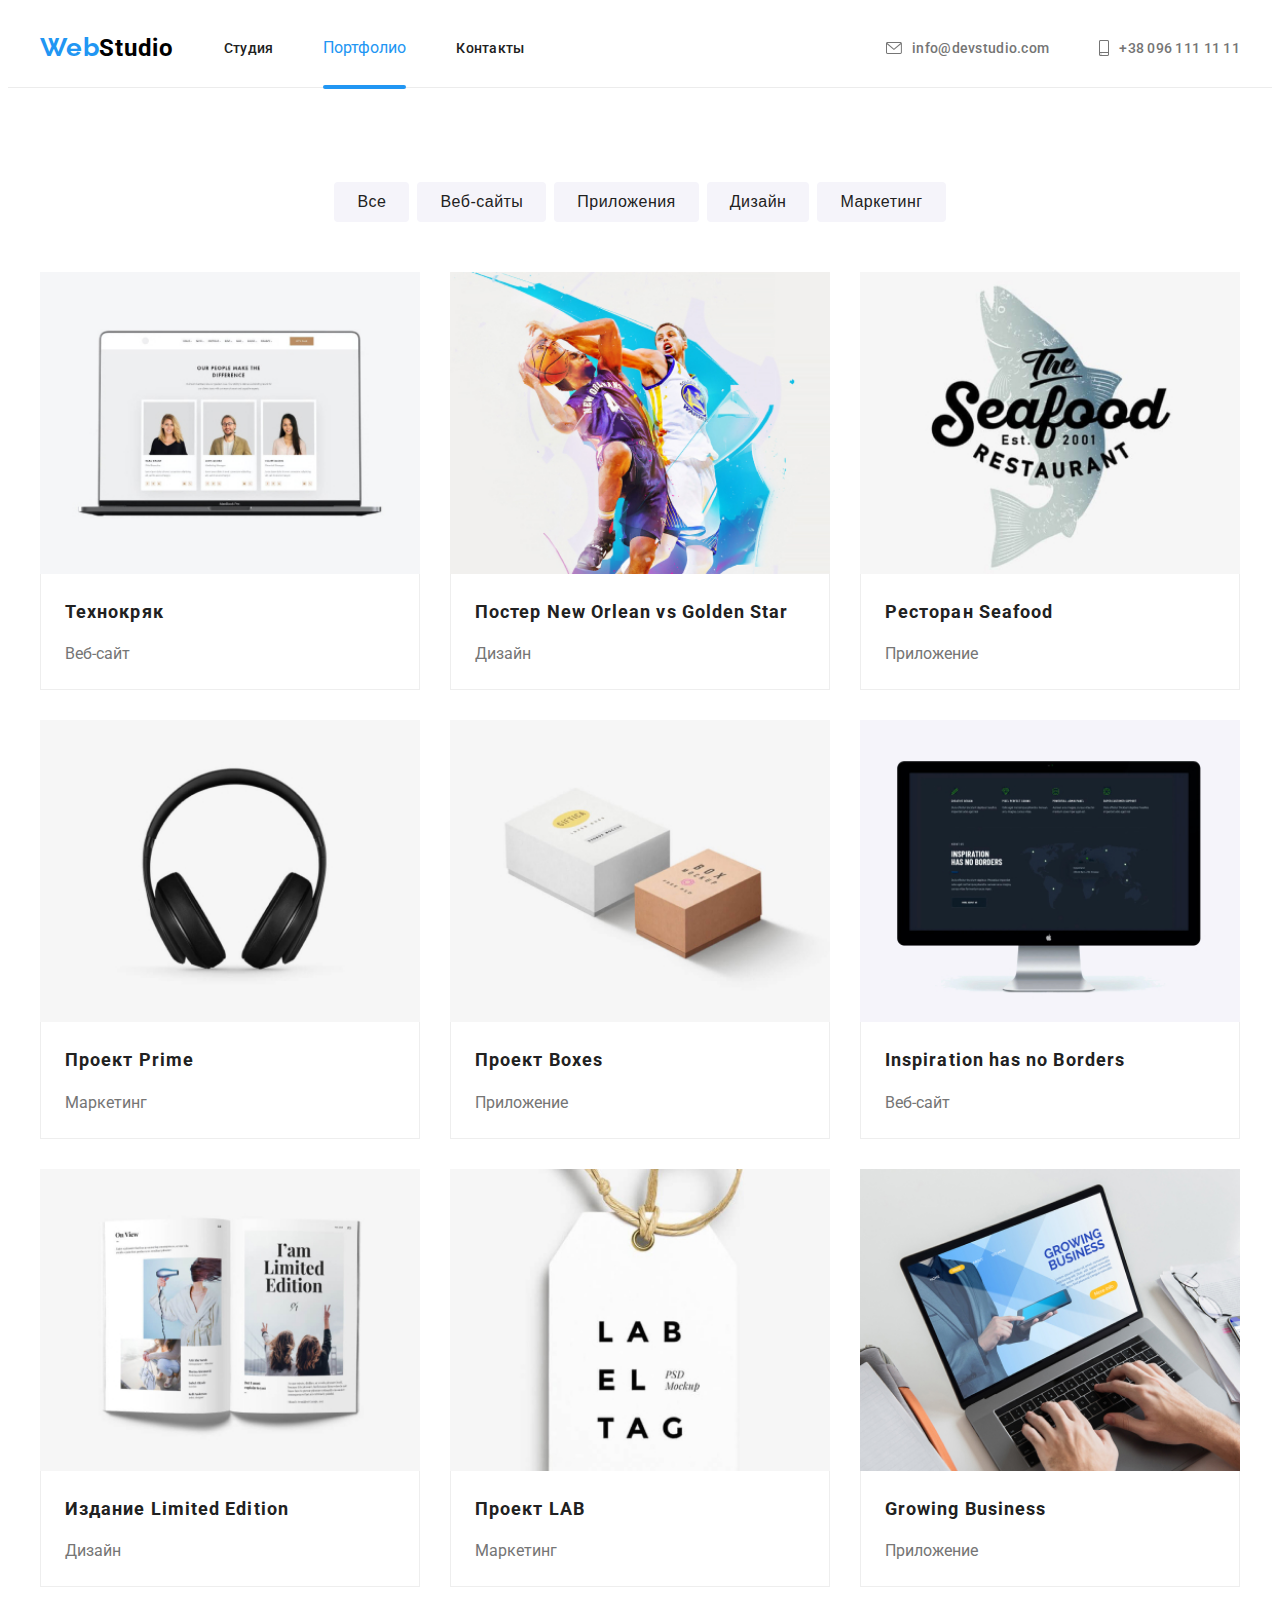
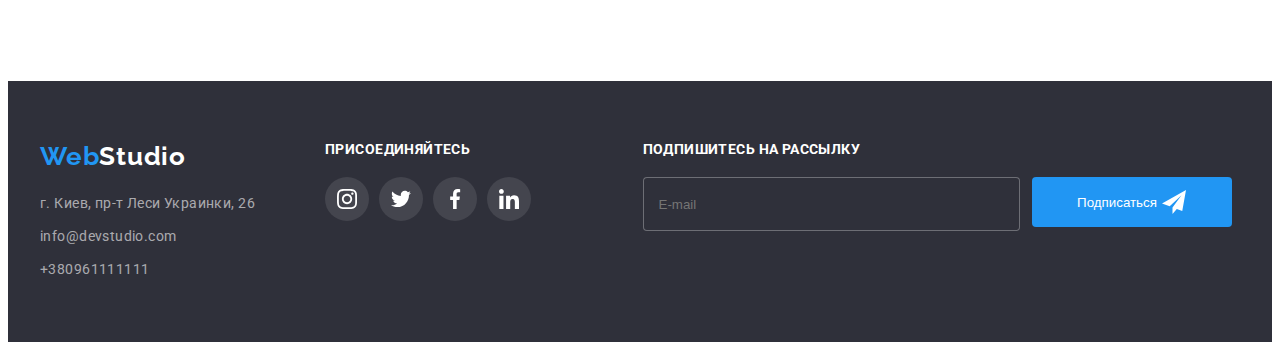
==== commit a7009dc8: "upgrade" ====
--- a/portfolio.html
+++ b/portfolio.html
@@ -118,8 +118,6 @@
             </div>
                 <div class="works-underline"><h3 class="upperphotounderline">Постер New Orlean vs Golden Star</h3>
             <p class="bottomphotounderline">Дизайн</p></div></a></li>
-            
-
             <li class="cards"><a href="" class="link cards-link">
                 <div class="thumb-cards">
                     <img 
--- a/css/main.min.css
+++ b/css/main.min.css
@@ -1 +1 @@
-:root{--paragraphtextcolor: #757575;--titletextcolor: #212121;--accent: #2196F3;--cardsbcg: #FFFFFF;--teambcg: #F5F4FA;--headerbgc: #FFFFFF;--herobcg: #2F303A;--solutionsbcg: #FFFFFF;--worksbcg: #FFFFFF;--footerbcg: #2F303A;--timingfunction: cubic-bezier(0.4, 0, 0.2, 1)}p,h1,h2,h3,h4,h5,h6{margin:0}ul,ol{margin:0;padding-left:0}button{cursor:pointer}img{display:block;max-width:100%;height:auto;width:100%}body{font-family:"Roboto",sans-serif;color:#757575;background-color:#fff}ul{padding:0px;margin:0px;list-style:none}h2{margin-top:0px}h3{margin-top:0px;margin-bottom:9.4px}.container{width:100%;margin:0 auto;padding-left:15px;padding-right:15px}@media screen and (max-width: 480px){.container{width:480px}}@media screen and (max-width: 1200px){.container{width:1200px}}@media screen and (min-width: 480px){.container{width:480px}}@media screen and (min-width: 768px){.container{width:768px}}@media screen and (min-width: 1200px){.container{width:1200px}}.backdrop{position:fixed;width:1600x;top:0;left:0;right:0;bottom:0;background-color:rgba(0,0,0,.2);transition:opacity 250ms,visibility 250ms}.is-hidden{visibility:hidden;opacity:0;pointer-events:none}.modal{position:absolute;top:50%;left:50%;transform:translate(-50%, -50%);width:528px;min-height:581px;padding:40px;background-color:#fff;opacity:1;border-radius:4px;box-shadow:0px 1px 3px rgba(0,0,0,.12),0px 1px 1px rgba(0,0,0,.14),0px 2px 1px rgba(0,0,0,.2)}.input-field{position:relative}.input-icon{position:absolute;left:12px;top:50%;transform:translateY(-50%);transition:fill 250ms var(--timingfunction)}.modal-input:focus+.input-icon{fill:var(--accent)}.modal-input:hover+.input-icon{fill:var(--accent)}.button-modal-close{position:absolute;margin:0;padding:0;top:8px;right:8px;width:30px;height:30px;display:flex;align-items:center;justify-content:center;padding:0;background-color:#fff;border:1px solid rgba(0,0,0,.1);border-radius:50%}.button-modal-close:hover,.button-modal-close:focus{fill:#2196f3}.button-close-icon{height:18px;width:18px}.modal-title{text-align:center;font-weight:700;font-size:20px;line-height:1.15;text-align:center;color:#212121;margin-bottom:12px}.userdata{display:flex;flex-direction:column}.modal-input{width:100%;height:40px;border:1px solid rgba(33,33,33,.2);border-radius:4px;padding-left:35px;outline:none;transition:border-color 250ms var(--timingfunction)}.modal-input:hover,.modal-input:focus{border-color:var(--accent)}.modal-label{font-size:12px;line-height:1.166;letter-spacing:.01em;margin-bottom:4px;color:#757575}.modal-field{display:flex;flex-direction:column;margin-bottom:10px}.modal-field.comment{margin-bottom:20px}.modal-comments{width:448px;height:120px;border:1px solid rgba(33,33,33,.2);border-radius:4px;resize:none;padding:12px 16px;outline:none;transition:border-color 250ms var(--timingfunction)}.modal-comments:hover,.modal-comments:focus{border-color:var(--accent)}.checkbox-field{display:flex;margin:auto;margin-bottom:30px}.policy-text{display:flex;font-weight:400;font-size:14px;line-height:1.71;letter-spacing:.03em;margin-right:8px;align-items:center;color:#757575}.policy-text::before{content:"";width:16px;height:15px;border:2px solid #212121;border-radius:3px;margin-right:8px}.policy-terms{font-weight:400;font-size:14px;line-height:1.71;letter-spacing:.03em;text-decoration-line:underline;color:#2196f3}.checkbox:checked+.policy-text::before{background-color:var(--accent);background-image:url(../IMG/checkbox.svg);background-repeat:no-repeat;background-position:center;border:none}.visually-hidden{position:absolute;white-space:nowrap;width:1px;height:1px;overflow:hidden;border:0;padding:0;clip:rect(0 0 0 0);clip-path:inset(50%);margin:-1px}.modal-button{width:200px;height:50px;margin:auto;padding:10px 56px;font-weight:700;font-size:16px;line-height:1.88px;letter-spacing:.06em;border:rgba(0,0,0,0);box-shadow:0px 4px 4px rgba(0,0,0,.15);border-radius:4px;color:#fff;background-color:var(--accent);box-shadow:0px 1px 3px rgba(0,0,0,.12),0px 1px 1px rgba(0,0,0,.14),0px 2px 1px rgba(0,0,0,.2)}.header{border-bottom:1px solid #ececec;background-color:var(--headerbgc)}.header>.container{display:flex}.site-nav{display:flex;align-items:center}.logo{font-family:"Raleway";font-weight:700;font-size:24px;line-height:1.16;letter-spacing:.03em;color:var(--accent)}@media screen and (min-width: 1200px){.logo{font-family:"Raleway";font-weight:700;font-size:26px;line-height:1.19;letter-spacing:.03em}}.logo1{color:#000}.logo-header{font-weight:700;font-size:24px;line-height:1.16;text-align:center;letter-spacing:.03em;text-decoration:none;margin-right:50px}.nav{display:flex;align-items:center}@media screen and (max-width: 767px){.nav{display:none}}.nav__link{padding-top:30px;padding-bottom:30px;display:inline-block;font-weight:500;font-size:14px;line-height:16px;letter-spacing:.02em;text-decoration:none;color:#212121;cursor:pointer;transition:color 250ms var(--timingfunction)}.nav__link:hover,.nav__link:focus{color:var(--accent)}.nav__link-current{padding-top:30px;padding-bottom:30px;display:inline-block;color:var(--accent);text-decoration:none;transition:color 250ms var(--timingfunction)}.nav__link-current::after{content:"";display:block;position:absolute;bottom:-2px;width:100%;height:4px;border-radius:2px;opacity:1;background-color:#2196f3;transition:opacity 2000ms var(--timingfunction)}.nav__item{position:relative;padding:0px}.nav__item+.nav__item{margin-left:50px}.link{text-decoration:none}.contacts{align-items:center;margin-left:auto;padding-top:21px;padding-bottom:21px}@media screen and (max-width: 767px){.contacts{display:none}}@media screen and (min-width: 1200px){.contacts{display:inline-flex}}.contacts__item{margin-bottom:10px}.contacts__item:last-child{margin-bottom:0px}@media screen and (min-width: 1200px){.contacts__item{display:inline-flex;align-items:center;margin-left:50px;margin-bottom:0px}}.contacts__icon{margin-right:10px;fill:currentColor}.contacts__link{display:flex;align-items:center;text-decoration:none;font-weight:500;font-size:14px;line-height:16px;letter-spacing:.02em;color:#757575;transition:color 250ms var(--timingfunction)}.contacts__link:hover,.contacts__link:focus{color:var(--accent)}.mob-menu{position:fixed;background-color:#fff;z-index:1;top:0px;left:0;width:100vw;height:100vh}.mob-btn{display:block;margin-left:auto;background-color:rgba(0,0,0,0);border:none;margin-top:10px;margin-right:15px}.mob-btn:hover,.mob-btn:focus{fill:var(--accent)}@media screen and (min-width: 768px){.menu-open-btn{display:none}}.mob-nav{margin-left:40px;margin-bottom:200px}.mob-nav-item{margin-bottom:32px}.mob-nav-link{font-weight:500;font-size:40px;line-height:47px;letter-spacing:.02em;color:#212121;transition:color 250ms var(--timingfunction)}.mob-nav-link:hover,.mob-nav-link:focus{color:var(--accent)}.mob-nav__current{color:var(--accent)}.mob-contacts{margin-left:40px}.mob-contacts-item{margin-bottom:32px}.mob-contacts-item:last-child{margin-bottom:64px}.mob-contacts-tel{font-weight:500;font-size:34px;line-height:1.17;letter-spacing:.02em;color:#2196f3}.mob-contacts-mail{font-weight:500;font-size:24px;line-height:28px;letter-spacing:.02em;color:#757575}.mob-social{display:inline-flex;margin-left:40px}.mob-social-item{padding-right:10px;border-right:1px solid rgba(33,33,33,.2);margin-left:10px}.mob-social-item:last-child{border:none}.mob-social-item:first-child{margin:0}.mob-social-link{font-weight:500;font-size:18px;line-height:1.22;letter-spacing:.02em;color:#2196f3}.hero{padding-top:200px;padding-bottom:200px;text-align:center}.hero .conteiner{display:flex;width:100%;padding:0}@media screen and (min-width: 768px){.hero .conteiner{width:768px;padding-left:15px;padding-right:15px}}@media screen and (min-width: 1200px){.hero .conteiner{width:1200px}}.hero-title{max-width:696px;margin:auto;margin-bottom:30px;line-height:1.36;font-weight:900;font-size:44px;letter-spacing:.06em;text-transform:uppercase;text-align:center;color:#fff}.hero .button{min-width:200px;padding:10px 32px;border:0px solid rgba(0,0,0,0);text-align:center}.button{font-weight:700;font-size:16px;line-height:1.88;text-align:center;letter-spacing:.06em;font-family:inherit;color:#fff;background-color:var(--accent);border-radius:4px;cursor:pointer}.background{background:var(--herobcg);background-size:cover;background-repeat:no-repeat;background-position:center;margin-left:auto;margin-right:auto;max-width:1600px}@media screen and (min-width: 480px){.background{padding-top:118px;padding-bottom:118px;background-image:linear-gradient(rgba(47, 48, 58, 0.4), rgba(47, 48, 58, 0.4)),url(../IMG/hero-mob.jpg)}}@media screen and (min-width: 480px)and (min-device-pixel-ratio: 2),screen and (min-width: 480px)and (min-resolution: 192dpi),screen and (min-width: 480px)and (min-resolution: 2dppx){.background{background-image:linear-gradient(rgba(47, 48, 58, 0.4), rgba(47, 48, 58, 0.4)),url(../IMG/hero-mob-2x.jpg)}}@media screen and (min-width: 767px){.background{padding-top:118px;padding-bottom:118px;background-image:linear-gradient(rgba(47, 48, 58, 0.4), rgba(47, 48, 58, 0.4)),url(../IMG/hero-tab.jpg)}}@media screen and (min-width: 767px)and (min-device-pixel-ratio: 2),screen and (min-width: 767px)and (min-resolution: 192dpi),screen and (min-width: 767px)and (min-resolution: 2dppx){.background{background-image:linear-gradient(rgba(47, 48, 58, 0.4), rgba(47, 48, 58, 0.4)),url(../IMG/hero-tab-2x.jpg);background-size:cover}}@media screen and (min-width: 1200px){.background{padding-top:200px;padding-bottom:200px;background-image:linear-gradient(rgba(47, 48, 58, 0.4), rgba(47, 48, 58, 0.4)),url(../IMG/hero.jpg)}}@media screen and (min-width: 1200px)and (min-device-pixel-ratio: 2),screen and (min-width: 1200px)and (min-resolution: 192dpi),screen and (min-width: 1200px)and (min-resolution: 2dppx){.background{background-image:linear-gradient(rgba(47, 48, 58, 0.4), rgba(47, 48, 58, 0.4)),url(../IMG/hero-bg-2x.jpg)}}.section-solutions{padding-top:60px;padding-bottom:60px;background-color:var(--solutionsbcg)}@media screen and (min-width: 1200px){.section-solutions{padding-top:94px;padding-bottom:94px}}.solutionspar{display:flex;flex-wrap:wrap;gap:30px}.solutionspar .item{display:block;max-width:100%;height:auto;width:100%}@media screen and (min-width: 768px){.solutionspar .item{width:calc((100% - 30px)/2)}}@media screen and (min-width: 1200px){.solutionspar .item{width:calc((100% - 90px)/4)}}.solutionspar .item::before{display:block;min-height:120px;content:"";height:40px;margin-bottom:30px;background-color:#f5f4fa}.icon-antenna::before{background-repeat:no-repeat;background-position:center;background-image:url(../IMG/antenna.svg)}.icon-clock::before{background-repeat:no-repeat;background-position:center;background-image:url(../IMG/clock.svg)}.icon-diagramma::before{background-repeat:no-repeat;background-position:center;background-image:url(../IMG/vector.svg)}.icon-austronaut::before{background-repeat:no-repeat;background-position:center;background-image:url(../IMG/astronaut.svg)}.solutions-title{color:var(--titletextcolor);font-weight:700;font-size:14px;line-height:1.14;letter-spacing:.03em;text-transform:uppercase}@media screen and (max-width: 480px){.solutions-title{text-align:center}}.solutions-text{font-weight:400;font-size:14px;line-height:1.71;color:var(--paragraphtextcolor)}.section-title{margin-bottom:50px;color:var(--titletextcolor);text-align:center;font-weight:700;font-size:36px;line-height:1.16;text-align:center;letter-spacing:.03em;color:var(--titletextcolor)}.whatwedo{display:flex}.section-whatwedo{padding-bottom:94px}@media screen and (max-width: 1200px){.section-whatwedo{display:none}}.whatwedo .item{display:block}.whatwedo .item+.item{margin-left:30px}.thumb-whatwedo{position:relative}.photo-sign{display:flex;position:absolute;padding:0;margin:0;bottom:0;left:0;width:100%;height:70px;background:rgba(47,48,58,.8);font-weight:700;font-size:14px;line-height:1.14;letter-spacing:.03em;text-transform:uppercase;align-items:center;justify-content:center;color:#fff}.team{padding-top:60px;padding-bottom:60px;background-color:var(--teambcg)}@media screen and (min-width: 1200px){.team{padding-top:94px;padding-bottom:94px}}.team-list{display:flex;flex-wrap:wrap;gap:30px}.team-list .cards{display:block;max-width:100%;height:auto;width:100%;background-color:#fff;box-shadow:0px 1px 3px rgba(0,0,0,.12),0px 1px 1px rgba(0,0,0,.14),0px 2px 1px rgba(0,0,0,.2);border-radius:0px 0px 4px 4px}@media screen and (min-width: 768px){.team-list .cards{width:calc((100% - 30px)/2)}}@media screen and (min-width: 1200px){.team-list .cards{width:calc((100% - 90px)/4)}}.team-underline{padding-top:30px;padding-bottom:30px}.team .upperphotounderline{text-align:center;font-weight:500;font-size:16px;line-height:1.19;color:var(--titletextcolor)}.team .bottomphotounderline{text-align:center;font-size:16px;line-height:1.19;margin-bottom:16px;color:var(--paragraphtextcolor)}.social-info{display:flex;justify-content:center}.social{width:44px;height:44px;margin-right:10px}.social .item:last-child{margin-right:0px}.social-link{display:flex;width:100%;height:100%;border-radius:50%;align-items:center;justify-content:center;fill:#afb1b8;transition:fill 250ms var(--timingfunction),background-color 250ms var(--timingfunction)}.social-link:hover,.social-link:focus{background-color:var(--accent);fill:#fff}.clients{padding-top:60px;padding-bottom:60px}@media screen and (min-width: 1200px){.clients{padding-top:94px;padding-bottom:94px}}.clients-info{display:flex;flex-wrap:wrap;gap:30px}.clients-logo{display:block;max-width:100%;height:auto;width:100%;margin-right:0 auto}@media screen and (min-width: 480px){.clients-logo{width:calc((100% - 30px)/2)}}@media screen and (min-width: 768px){.clients-logo{width:calc((100% - 60px)/3)}}@media screen and (min-width: 1200px){.clients-logo{width:calc((100% - 150px)/6)}}.clients-link{display:flex;align-items:center;height:92px;justify-content:center;border:1px solid #afb1b8;border-radius:4px;transition:border-color 250ms var(--timingfunction)}.clients-link:hover,.clients-link:focus{border-color:var(--accent)}.clients-icons{fill:#afb1b8;transition:fill 250ms var(--timingfunction)}.clients-link:hover .clients-icons,.clients-link:focus .clients-icons{fill:var(--accent)}.nav-portfolio__button{background-color:#f5f4fa;font-weight:500;font-size:16px;line-height:1.62;text-align:center;letter-spacing:.03em;padding:6px 22px;border:1px solid rgba(0,0,0,0);border-radius:4px;color:#212121;transition:background-color 250ms var(--timingfunction),box-shadow 250ms var(--timingfunction)}.nav-portfolio__button:hover,.nav-portfolio__button:focus{box-shadow:0px 3px 1px rgba(0,0,0,.1),0px 1px 2px rgba(0,0,0,.08),0px 2px 2px rgba(0,0,0,.12);color:#fff;background-color:var(--accent)}.main-portfolio{background-color:var(--worksbcg)}@media screen and (min-width: 480px){.main-portfolio{padding-top:60px;padding-bottom:60px}}@media screen and (min-width: 1200px){.main-portfolio{padding-top:94px;padding-bottom:94px}}.nav-portfolio{justify-content:center;margin-bottom:50px;display:flex;background-color:#fff;gap:8px}@media screen and (max-width: 767px){.nav-portfolio{display:flex;flex-wrap:wrap;justify-content:flex-start;display:inline-flex}}.nav .item{position:relative}.thumb-cards{position:relative;overflow:hidden}.overlay-portfolio{position:absolute;top:0;width:100%;height:100%;padding:63px 24px;font-family:"Roboto";font-style:normal;font-weight:400;font-size:18px;line-height:1.56;letter-spacing:.03em;background-color:rgba(33,150,243,.9);color:#fff;transform:translateY(101%);transition:transform 250ms var(--timingfunction)}.cards-link:hover .overlay-portfolio{transform:translate(0)}.overlay-portfolio:hover{transform:translateY(0)}.works{padding-bottom:60px}@media screen and (min-width: 1200px){.works{padding-bottom:94px}}.works-list{display:flex;flex-wrap:wrap;gap:30px}.works-list .cards{display:block;width:100%;height:auto;width:100%}@media screen and (min-width: 768px){.works-list .cards{width:calc((100% - 30px)/2)}}@media screen and (min-width: 1200px){.works-list .cards{width:calc((100% - 60px)/3)}}.cards-link{display:block;cursor:pointer;transition:box-shadow;transition-duration:2500ms;transition-timing-function:cubic-bezier(0.23, 1, 0.32, 1)}.cards-link:hover,.cards-link:focus{box-shadow:0px 4px 4px 0px rgba(0,0,0,.25)}.works-underline{padding:20px 24px;border-bottom:1px solid #eee;border-right:1px solid #eee;border-left:1px solid #eee}.works-list .upperphotounderline{font-weight:700;font-size:18px;line-height:2;letter-spacing:.06em;color:var(--titletextcolor)}.works-list .bottomphotounderline{font-size:16px;line-height:1.88;color:var(--paragraphtextcolor)}.footer{padding-top:60px;padding-bottom:60px;padding-left:0;padding-right:0;background-color:var(--footerbcg)}.footer-logo{font-weight:700;font-size:24px;line-height:1.16;text-align:center;letter-spacing:.03em;display:inline-block;margin-bottom:20px;text-decoration:none}@media screen and (min-width: 1200px){.footer-logo{font-family:"Raleway";font-weight:700;font-size:26px;line-height:1.19;letter-spacing:.03em}}.logo2{font-family:"Raleway";font-style:normal;font-weight:700;font-size:26px;line-height:1.19;letter-spacing:.03em;color:#fff}.footercontacts{margin-right:auto}@media screen and (min-width: 1200px){.footercontacts{text-align:center;flex-direction:column;display:flex;align-items:flex-start}}.footercontacts__item:not(:last-child){margin-bottom:9px}.footercontacts__connect:hover,.footercontacts__connect:focus{color:var(--accent);transition:250ms var(--timingfunction)}.footercontacts__connect{font-style:normal;font-weight:400;font-size:14px;line-height:1.71;letter-spacing:.03em;color:rgba(255,255,255,.6);text-decoration:none;transition:color 250ms var(--timingfunction)}.footer .container{align-items:center}.adress{margin-bottom:60px}@media screen and (max-width: 767px){.adress{text-align:center;margin-right:0}}@media screen and (min-width: 768px){.adress{text-align:center;margin-right:165px;margin-bottom:60px}}@media screen and (min-width: 1200px){.adress{text-align:center;margin-right:70px;flex-direction:column;display:flex;align-items:flex-start}}.footer-title{font-weight:700;font-size:14px;line-height:16px;letter-spacing:.03em;text-transform:uppercase;margin-bottom:20px;color:#fff}@media screen and (max-width: 1199px){.footer-title{text-align:center}}.footer-join{display:block;padding-left:0}@media screen and (max-width: 768px){.footer-join{margin-bottom:60px}}@media screen and (min-width: 1200px){.footer-join{margin-right:93px}}.soc{display:flex;justify-content:center;fill:#fff}.soc__footer{margin-left:10px;width:44px;height:44px}.soc__footer:first-child{margin-left:0px}.soc__link{display:flex;width:100%;height:100%;border-radius:50%;align-items:center;justify-content:center;background-color:rgba(255,255,255,.1);fill:#fff;transition:background-color 250ms var(--timingfunction)}.soc__link:hover,.soc__link:focus{background-color:var(--accent)}.soc__icons{fill:#fff}.footer-submit{align-items:baseline;justify-content:center}@media screen and (max-width: 1199px){.footer-form{display:flex;flex-direction:column;align-items:center}}@media screen and (min-width: 1200px){.footer-form{display:flex;min-width:358px}}.footer-submit__email{height:50px;border:1px solid rgba(255,255,255,.3);border-radius:4px;background-color:var(--footerbcg);margin-right:12px;padding-left:15px;color:#fff}@media screen and (min-width: 480px){.footer-submit__email{width:450px}}@media screen and (min-width: 768px){.footer-submit__email{width:450px}}@media screen and (max-width: 1199px){.footer-submit__email{margin-bottom:20px}}@media screen and (min-width: 1200px){.footer-submit__email{min-width:358px;margin-bottom:20px}}.footer-submit__button{display:inline-flex;width:200px;height:50px;border:rgba(0,0,0,0);align-items:center;justify-content:center;border-radius:4px;border:1px solid rgba(0,0,0,0);color:#fff;background-color:var(--accent)}.footer-submit__button::after{display:block;content:"";width:24px;height:24px;margin-left:5px;background-repeat:no-repeat;background-position:center;background-image:url(../IMG/iconsend.svg)}@media screen and (min-width: 1200px){.container-tab{display:flex;margin-left:0}}.container-mob{justify-content:center}@media screen and (min-width: 768px){.container-mob{display:flex}}@media screen and (min-width: 1200px){.container-mob{display:flex}}/*# sourceMappingURL=main.min.css.map */+:root{--paragraphtextcolor: #757575;--titletextcolor: #212121;--accent: #2196F3;--cardsbcg: #FFFFFF;--teambcg: #F5F4FA;--headerbgc: #FFFFFF;--herobcg: #2F303A;--solutionsbcg: #FFFFFF;--worksbcg: #FFFFFF;--footerbcg: #2F303A;--timingfunction: cubic-bezier(0.4, 0, 0.2, 1)}p,h1,h2,h3,h4,h5,h6{margin:0}ul,ol{margin:0;padding-left:0}button{cursor:pointer}img{display:block;max-width:100%;height:auto;width:100%}body{font-family:"Roboto",sans-serif;color:#757575;background-color:#fff}ul{padding:0px;margin:0px;list-style:none}h2{margin-top:0px}h3{margin-top:0px;margin-bottom:9.4px}.container{width:100%;margin:0 auto;padding-left:15px;padding-right:15px}@media screen and (max-width: 480px){.container{width:480px}}@media screen and (max-width: 1200px){.container{width:1200px}}@media screen and (min-width: 480px){.container{width:480px}}@media screen and (min-width: 768px){.container{width:768px}}@media screen and (min-width: 1200px){.container{width:1200px}}.backdrop{position:fixed;width:1600x;top:0;left:0;right:0;bottom:0;background-color:rgba(0,0,0,.2);transition:opacity 250ms,visibility 250ms}.is-hidden{visibility:hidden;opacity:0;pointer-events:none}.modal{position:absolute;top:50%;left:50%;transform:translate(-50%, -50%);padding:40px;background-color:#fff;opacity:1;border-radius:4px;box-shadow:0px 1px 3px rgba(0,0,0,.12),0px 1px 1px rgba(0,0,0,.14),0px 2px 1px rgba(0,0,0,.2)}@media screen and (min-width: 467px){.modal{padding:40px;width:450px;height:609px}}@media screen and (min-width: 1200px){.modal{width:528px;height:581px}}.input-field{position:relative}.input-icon{position:absolute;left:12px;top:50%;transform:translateY(-50%);transition:fill 250ms var(--timingfunction)}.modal-input:focus+.input-icon{fill:var(--accent)}.modal-input:hover+.input-icon{fill:var(--accent)}.button-modal-close{position:absolute;margin:0;padding:0;top:8px;right:8px;width:30px;height:30px;display:flex;align-items:center;justify-content:center;padding:0;background-color:#fff;border:1px solid rgba(0,0,0,.1);border-radius:50%}.button-modal-close:hover,.button-modal-close:focus{fill:#2196f3}.button-close-icon{height:18px;width:18px}.modal-title{text-align:center;font-weight:700;font-size:20px;text-align:center;color:#212121;margin-bottom:12px}@media screen and (min-width: 467px){.modal-title{line-height:1.5}}@media screen and (min-width: 1200px){.modal-title{line-height:1.15}}.userdata{display:flex;flex-direction:column}.modal-input{width:100%;height:40px;border:1px solid rgba(33,33,33,.2);border-radius:4px;padding-left:35px;outline:none;transition:border-color 250ms var(--timingfunction)}.modal-input:hover,.modal-input:focus{border-color:var(--accent)}.modal-label{font-size:12px;line-height:1.166;letter-spacing:.01em;margin-bottom:4px;color:#757575}.modal-field{display:flex;flex-direction:column;margin-bottom:10px}.modal-field.comment{margin-bottom:20px}.modal-comments{height:120px;border:1px solid rgba(33,33,33,.2);border-radius:4px;resize:none;padding:12px 16px;outline:none;transition:border-color 250ms var(--timingfunction)}.modal-comments:hover,.modal-comments:focus{border-color:var(--accent)}@media screen and (min-width: 467px){.modal-comments{width:370px}}@media screen and (min-width: 1200px){.modal-comments{width:448px;height:120px}}.checkbox-field{display:flex;margin:auto;margin-bottom:30px}.policy-text{display:flex;font-weight:400;letter-spacing:.03em;margin-right:8px;align-items:center;color:#757575}.policy-text::before{content:"";width:16px;height:15px;border:2px solid #212121;border-radius:3px;margin-right:8px}@media screen and (min-width: 467px){.policy-text{width:370px;font-weight:400;font-size:12px;line-height:1.16;letter-spacing:.03em}}@media screen and (min-width: 1200px){.policy-text{font-weight:400;font-size:14px;line-height:1.71;letter-spacing:.03em}}.policy-terms{letter-spacing:.03em;text-decoration-line:underline;color:#2196f3}@media screen and (min-width: 1200px){.policy-terms{font-weight:400;font-size:14px;line-height:1.71;letter-spacing:.03em}}.checkbox:checked+.policy-text::before{background-color:var(--accent);background-image:url(../IMG/checkbox.svg);background-repeat:no-repeat;background-position:center;border:none}.visually-hidden{position:absolute;white-space:nowrap;width:1px;height:1px;overflow:hidden;border:0;padding:0;clip:rect(0 0 0 0);clip-path:inset(50%);margin:-1px}.modal-button{width:200px;height:50px;margin:auto;padding:10px 56px;font-weight:700;font-size:16px;line-height:1.88px;letter-spacing:.06em;border:rgba(0,0,0,0);box-shadow:0px 4px 4px rgba(0,0,0,.15);border-radius:4px;color:#fff;background-color:var(--accent);box-shadow:0px 1px 3px rgba(0,0,0,.12),0px 1px 1px rgba(0,0,0,.14),0px 2px 1px rgba(0,0,0,.2)}.header{border-bottom:1px solid #ececec;background-color:var(--headerbgc)}.header>.container{display:flex}.site-nav{display:flex;align-items:center}.logo{font-family:"Raleway";font-weight:700;font-size:24px;line-height:1.16;letter-spacing:.03em;color:var(--accent)}@media screen and (min-width: 1200px){.logo{font-family:"Raleway";font-weight:700;font-size:26px;line-height:1.19;letter-spacing:.03em}}.logo1{color:#000}.logo-header{font-weight:700;font-size:24px;line-height:1.16;text-align:center;letter-spacing:.03em;text-decoration:none;margin-right:50px}.nav{display:flex;align-items:center}@media screen and (max-width: 767px){.nav{display:none}}.nav__link{padding-top:30px;padding-bottom:30px;display:inline-block;font-weight:500;font-size:14px;line-height:16px;letter-spacing:.02em;text-decoration:none;color:#212121;cursor:pointer;transition:color 250ms var(--timingfunction)}.nav__link:hover,.nav__link:focus{color:var(--accent)}.nav__link-current{padding-top:30px;padding-bottom:30px;display:inline-block;color:var(--accent);text-decoration:none;transition:color 250ms var(--timingfunction)}.nav__link-current::after{content:"";display:block;position:absolute;bottom:-2px;width:100%;height:4px;border-radius:2px;opacity:1;background-color:#2196f3;transition:opacity 2000ms var(--timingfunction)}.nav__item{position:relative;padding:0px}.nav__item+.nav__item{margin-left:50px}.link{text-decoration:none}.contacts{align-items:center;margin-left:auto;padding-top:21px;padding-bottom:21px}@media screen and (max-width: 767px){.contacts{display:none}}@media screen and (min-width: 1200px){.contacts{display:inline-flex}}.contacts__item{margin-bottom:10px}.contacts__item:last-child{margin-bottom:0px}@media screen and (min-width: 1200px){.contacts__item{display:inline-flex;align-items:center;margin-left:50px;margin-bottom:0px}}.contacts__icon{margin-right:10px;fill:currentColor}.contacts__link{display:flex;align-items:center;text-decoration:none;font-weight:500;font-size:14px;line-height:16px;letter-spacing:.02em;color:#757575;transition:color 250ms var(--timingfunction)}.contacts__link:hover,.contacts__link:focus{color:var(--accent)}.mob-menu{position:fixed;background-color:#fff;z-index:1;top:0px;left:0;width:100vw;height:100vh}.mob-btn{display:block;margin-left:auto;background-color:rgba(0,0,0,0);border:none;margin-top:10px;margin-right:15px}.mob-btn:hover,.mob-btn:focus{fill:var(--accent)}@media screen and (min-width: 768px){.menu-open-btn{display:none}}.mob-nav{margin-left:40px;margin-bottom:305px}.mob-nav-item{margin-bottom:32px}.mob-nav-link{font-weight:500;font-size:40px;line-height:47px;letter-spacing:.02em;color:#212121;transition:color 250ms var(--timingfunction)}.mob-nav-link:hover,.mob-nav-link:focus{color:var(--accent)}.mob-nav__current{color:var(--accent)}.mob-contacts{margin-left:40px}.mob-contacts-item{margin-bottom:32px}.mob-contacts-item:last-child{margin-bottom:64px}.mob-contacts-tel{font-weight:500;font-size:34px;line-height:1.17;letter-spacing:.02em;color:#2196f3}.mob-contacts-mail{font-weight:500;font-size:24px;line-height:28px;letter-spacing:.02em;color:#757575}.mob-social{display:inline-flex;margin-left:40px}.mob-social-item{padding-right:10px;border-right:1px solid rgba(33,33,33,.2);margin-left:10px}.mob-social-item:last-child{border:none}.mob-social-item:first-child{margin:0}.mob-social-link{font-weight:500;font-size:18px;line-height:1.22;letter-spacing:.02em;text-decoration:none;color:#2196f3}.hero{padding-top:200px;padding-bottom:200px;text-align:center}.hero .conteiner{display:flex;width:100%;padding:0}@media screen and (min-width: 768px){.hero .conteiner{width:768px;padding-left:15px;padding-right:15px}}@media screen and (min-width: 1200px){.hero .conteiner{width:1200px}}.hero-title{max-width:696px;margin:auto;margin-bottom:30px;line-height:1.36;font-weight:900;font-size:44px;letter-spacing:.06em;text-transform:uppercase;text-align:center;color:#fff}.hero .button{min-width:200px;padding:10px 32px;border:0px solid rgba(0,0,0,0);text-align:center}.button{font-weight:700;font-size:16px;line-height:1.88;text-align:center;letter-spacing:.06em;font-family:inherit;color:#fff;background-color:var(--accent);border-radius:4px;cursor:pointer}.background{background:var(--herobcg);background-size:cover;background-repeat:no-repeat;background-position:center;margin-left:auto;margin-right:auto;max-width:1600px}@media screen and (min-width: 480px){.background{padding-top:118px;padding-bottom:118px;background-image:linear-gradient(rgba(47, 48, 58, 0.4), rgba(47, 48, 58, 0.4)),url(../IMG/hero-mob.jpg)}}@media screen and (min-width: 480px)and (min-device-pixel-ratio: 2),screen and (min-width: 480px)and (min-resolution: 192dpi),screen and (min-width: 480px)and (min-resolution: 2dppx){.background{background-image:linear-gradient(rgba(47, 48, 58, 0.4), rgba(47, 48, 58, 0.4)),url(../IMG/hero-mob-2x.jpg)}}@media screen and (min-width: 767px){.background{padding-top:118px;padding-bottom:118px;background-image:linear-gradient(rgba(47, 48, 58, 0.4), rgba(47, 48, 58, 0.4)),url(../IMG/hero-tab.jpg)}}@media screen and (min-width: 767px)and (min-device-pixel-ratio: 2),screen and (min-width: 767px)and (min-resolution: 192dpi),screen and (min-width: 767px)and (min-resolution: 2dppx){.background{background-image:linear-gradient(rgba(47, 48, 58, 0.4), rgba(47, 48, 58, 0.4)),url(../IMG/hero-tab-2x.jpg);background-size:cover}}@media screen and (min-width: 1200px){.background{padding-top:200px;padding-bottom:200px;background-image:linear-gradient(rgba(47, 48, 58, 0.4), rgba(47, 48, 58, 0.4)),url(../IMG/hero.jpg)}}@media screen and (min-width: 1200px)and (min-device-pixel-ratio: 2),screen and (min-width: 1200px)and (min-resolution: 192dpi),screen and (min-width: 1200px)and (min-resolution: 2dppx){.background{background-image:linear-gradient(rgba(47, 48, 58, 0.4), rgba(47, 48, 58, 0.4)),url(../IMG/hero-bg-2x.jpg)}}.section-solutions{padding-top:60px;padding-bottom:60px;background-color:var(--solutionsbcg)}@media screen and (min-width: 1200px){.section-solutions{padding-top:94px;padding-bottom:94px}}.solutionspar{display:flex;flex-wrap:wrap;gap:30px}.solutionspar .item{display:block;max-width:100%;height:auto;width:100%}@media screen and (min-width: 768px){.solutionspar .item{width:calc((100% - 30px)/2)}}@media screen and (min-width: 1200px){.solutionspar .item{width:calc((100% - 90px)/4)}}.solutionspar .item::before{display:block;min-height:120px;content:"";height:40px;margin-bottom:30px;background-color:#f5f4fa}.icon-antenna::before{background-repeat:no-repeat;background-position:center;background-image:url(../IMG/antenna.svg)}.icon-clock::before{background-repeat:no-repeat;background-position:center;background-image:url(../IMG/clock.svg)}.icon-diagramma::before{background-repeat:no-repeat;background-position:center;background-image:url(../IMG/vector.svg)}.icon-austronaut::before{background-repeat:no-repeat;background-position:center;background-image:url(../IMG/astronaut.svg)}.solutions-title{color:var(--titletextcolor);font-weight:700;font-size:14px;line-height:1.14;letter-spacing:.03em;text-transform:uppercase}@media screen and (max-width: 480px){.solutions-title{text-align:center}}.solutions-text{font-weight:400;font-size:14px;line-height:1.71;color:var(--paragraphtextcolor)}.section-title{margin-bottom:50px;color:var(--titletextcolor);text-align:center;font-weight:700;font-size:36px;line-height:1.16;text-align:center;letter-spacing:.03em;color:var(--titletextcolor)}.whatwedo{display:flex}.section-whatwedo{padding-bottom:94px}@media screen and (max-width: 1200px){.section-whatwedo{display:none}}.whatwedo .item{display:block}.whatwedo .item+.item{margin-left:30px}.thumb-whatwedo{position:relative}.photo-sign{display:flex;position:absolute;padding:0;margin:0;bottom:0;left:0;width:100%;height:70px;background:rgba(47,48,58,.8);font-weight:700;font-size:14px;line-height:1.14;letter-spacing:.03em;text-transform:uppercase;align-items:center;justify-content:center;color:#fff}.team{padding-top:60px;padding-bottom:60px;background-color:var(--teambcg)}@media screen and (min-width: 1200px){.team{padding-top:94px;padding-bottom:94px}}.team-list{display:flex;flex-wrap:wrap;gap:30px}.team-list .cards{display:block;max-width:100%;height:auto;width:100%;background-color:#fff;box-shadow:0px 1px 3px rgba(0,0,0,.12),0px 1px 1px rgba(0,0,0,.14),0px 2px 1px rgba(0,0,0,.2);border-radius:0px 0px 4px 4px}@media screen and (min-width: 768px){.team-list .cards{width:calc((100% - 30px)/2)}}@media screen and (min-width: 1200px){.team-list .cards{width:calc((100% - 90px)/4)}}.team-underline{padding-top:30px;padding-bottom:30px}.team .upperphotounderline{text-align:center;font-weight:500;font-size:16px;line-height:1.19;color:var(--titletextcolor)}.team .bottomphotounderline{text-align:center;font-size:16px;line-height:1.19;margin-bottom:16px;color:var(--paragraphtextcolor)}.social-info{display:flex;justify-content:center}.social{width:44px;height:44px;margin-right:10px}.social .item:last-child{margin-right:0px}.social-link{display:flex;width:100%;height:100%;border-radius:50%;align-items:center;justify-content:center;fill:#afb1b8;transition:fill 250ms var(--timingfunction),background-color 250ms var(--timingfunction)}.social-link:hover,.social-link:focus{background-color:var(--accent);fill:#fff}.clients{padding-top:60px;padding-bottom:60px}@media screen and (min-width: 1200px){.clients{padding-top:94px;padding-bottom:94px}}.clients-info{display:flex;flex-wrap:wrap;gap:30px}.clients-logo{display:block;max-width:100%;height:auto;width:100%;margin-right:0 auto}@media screen and (min-width: 480px){.clients-logo{width:calc((100% - 30px)/2)}}@media screen and (min-width: 768px){.clients-logo{width:calc((100% - 60px)/3)}}@media screen and (min-width: 1200px){.clients-logo{width:calc((100% - 150px)/6)}}.clients-link{display:flex;align-items:center;height:92px;justify-content:center;border:1px solid #afb1b8;border-radius:4px;transition:border-color 250ms var(--timingfunction)}.clients-link:hover,.clients-link:focus{border-color:var(--accent)}.clients-icons{fill:#afb1b8;transition:fill 250ms var(--timingfunction)}.clients-link:hover .clients-icons,.clients-link:focus .clients-icons{fill:var(--accent)}.nav-portfolio__button{background-color:#f5f4fa;font-weight:500;font-size:16px;line-height:1.62;text-align:center;letter-spacing:.03em;padding:6px 22px;border:1px solid rgba(0,0,0,0);border-radius:4px;color:#212121;transition:background-color 250ms var(--timingfunction),box-shadow 250ms var(--timingfunction)}.nav-portfolio__button:hover,.nav-portfolio__button:focus{box-shadow:0px 3px 1px rgba(0,0,0,.1),0px 1px 2px rgba(0,0,0,.08),0px 2px 2px rgba(0,0,0,.12);color:#fff;background-color:var(--accent)}.main-portfolio{background-color:var(--worksbcg)}@media screen and (min-width: 480px){.main-portfolio{padding-top:60px;padding-bottom:60px}}@media screen and (min-width: 1200px){.main-portfolio{padding-top:94px;padding-bottom:94px}}.nav-portfolio{justify-content:center;margin-bottom:50px;display:flex;background-color:#fff;gap:8px}@media screen and (max-width: 767px){.nav-portfolio{display:flex;flex-wrap:wrap;justify-content:flex-start;display:inline-flex}}.nav .item{position:relative}.thumb-cards{position:relative;overflow:hidden}.overlay-portfolio{position:absolute;top:0;width:100%;height:100%;padding:63px 24px;font-family:"Roboto";font-style:normal;font-weight:400;font-size:18px;line-height:1.56;letter-spacing:.03em;background-color:rgba(33,150,243,.9);color:#fff;transform:translateY(101%);transition:transform 250ms var(--timingfunction)}.cards-link:hover .overlay-portfolio{transform:translate(0)}.overlay-portfolio:hover{transform:translateY(0)}.works{padding-bottom:60px}@media screen and (min-width: 1200px){.works{padding-bottom:94px}}.works-list{display:flex;flex-wrap:wrap;gap:30px}.works-list .cards{display:block;width:100%;height:auto;width:100%}@media screen and (min-width: 768px){.works-list .cards{width:calc((100% - 30px)/2)}}@media screen and (min-width: 1200px){.works-list .cards{width:calc((100% - 60px)/3)}}.cards-link{display:block;cursor:pointer;transition:box-shadow;transition-duration:2500ms;transition-timing-function:cubic-bezier(0.23, 1, 0.32, 1)}.cards-link:hover,.cards-link:focus{box-shadow:0px 4px 4px 0px rgba(0,0,0,.25)}.works-underline{padding:20px 24px;border-bottom:1px solid #eee;border-right:1px solid #eee;border-left:1px solid #eee}.works-list .upperphotounderline{font-weight:700;font-size:18px;line-height:2;letter-spacing:.06em;color:var(--titletextcolor)}.works-list .bottomphotounderline{font-size:16px;line-height:1.88;color:var(--paragraphtextcolor)}.footer{padding-top:60px;padding-bottom:60px;padding-left:0;padding-right:0;background-color:var(--footerbcg)}.footer-logo{font-weight:700;font-size:24px;line-height:1.16;text-align:center;letter-spacing:.03em;display:inline-block;margin-bottom:20px;text-decoration:none}@media screen and (min-width: 1200px){.footer-logo{font-family:"Raleway";font-weight:700;font-size:26px;line-height:1.19;letter-spacing:.03em}}.logo2{font-family:"Raleway";font-style:normal;font-weight:700;font-size:26px;line-height:1.19;letter-spacing:.03em;color:#fff}.footercontacts{margin-right:auto}@media screen and (min-width: 1200px){.footercontacts{text-align:center;flex-direction:column;display:flex;align-items:flex-start}}.footercontacts__item:not(:last-child){margin-bottom:9px}.footercontacts__connect:hover,.footercontacts__connect:focus{color:var(--accent);transition:250ms var(--timingfunction)}.footercontacts__connect{font-style:normal;font-weight:400;font-size:14px;line-height:1.71;letter-spacing:.03em;color:rgba(255,255,255,.6);text-decoration:none;transition:color 250ms var(--timingfunction)}.footer .container{align-items:center}.adress{margin-bottom:60px}@media screen and (max-width: 767px){.adress{text-align:center;margin-right:0}}@media screen and (min-width: 768px){.adress{text-align:center;margin-right:165px;margin-bottom:60px}}@media screen and (min-width: 1200px){.adress{text-align:center;margin-right:70px;margin-bottom:0px;flex-direction:column;display:flex;align-items:flex-start}}.footer-title{font-weight:700;font-size:14px;line-height:16px;letter-spacing:.03em;text-transform:uppercase;margin-bottom:20px;color:#fff}@media screen and (max-width: 1199px){.footer-title{text-align:center}}.footer-join{display:block;padding-left:0}@media screen and (max-width: 768px){.footer-join{margin-bottom:60px}}@media screen and (min-width: 1200px){.footer-join{margin-right:103px}}.soc{display:flex;justify-content:center;fill:#fff}.soc__footer{margin-left:10px;width:44px;height:44px}.soc__footer:first-child{margin-left:0px}.soc__link{display:flex;width:100%;height:100%;border-radius:50%;align-items:center;justify-content:center;background-color:rgba(255,255,255,.1);fill:#fff;transition:background-color 250ms var(--timingfunction)}.soc__link:hover,.soc__link:focus{background-color:var(--accent)}.soc__icons{fill:#fff}.footer-submit{align-items:baseline;justify-content:center}@media screen and (min-width: 1200px){.footer-submit{margin-right:auto}}@media screen and (max-width: 1199px){.footer-form{display:flex;flex-direction:column;align-items:center}}@media screen and (min-width: 1200px){.footer-form{display:flex;min-width:358px}}.footer-submit__email{height:50px;border:1px solid rgba(255,255,255,.3);border-radius:4px;background-color:var(--footerbcg);margin-right:12px;padding-left:15px;color:#fff}@media screen and (min-width: 480px){.footer-submit__email{width:450px}}@media screen and (min-width: 768px){.footer-submit__email{width:450px}}@media screen and (max-width: 1199px){.footer-submit__email{margin-bottom:20px}}@media screen and (min-width: 1200px){.footer-submit__email{width:358px;margin-bottom:20px}}.footer-submit__button{display:inline-flex;width:200px;height:50px;border:rgba(0,0,0,0);align-items:center;justify-content:center;border-radius:4px;border:1px solid rgba(0,0,0,0);color:#fff;background-color:var(--accent)}.footer-submit__button::after{display:block;content:"";width:24px;height:24px;margin-left:5px;background-repeat:no-repeat;background-position:center;background-image:url(../IMG/iconsend.svg)}@media screen and (min-width: 1200px){.container-tab{display:flex;margin-right:auto}}.container-mob{justify-content:center}@media screen and (min-width: 768px){.container-mob{display:flex}}@media screen and (min-width: 1200px){.container-mob{display:flex;margin-right:auto}}/*# sourceMappingURL=main.min.css.map */